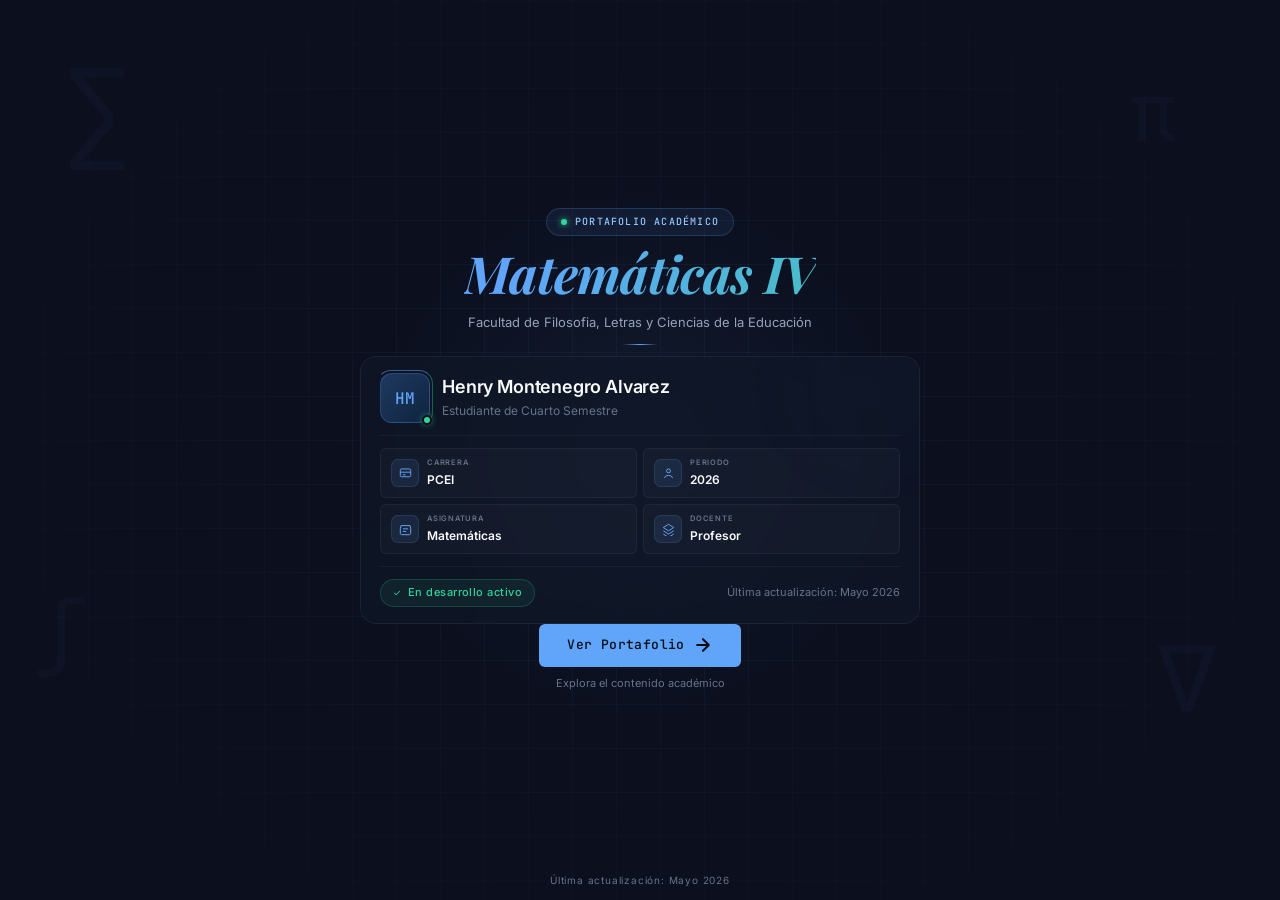
==== index.html @ 3c314af8 "Primer commit" ====
<!DOCTYPE html>
<html lang="es">
<head>
    <meta charset="UTF-8">
    <meta name="viewport" content="width=device-width, initial-scale=1.0">
    <meta name="description" content="Portafolio académico de Matemáticas - Henry Montenegro. Computer Science 2026-I.">
    <meta name="theme-color" content="#0f172a">
    <title>Portafolio de Matemáticas | Henry Montenegro</title>
    
    <!-- Google Fonts -->
    <link rel="preconnect" href="https://fonts.googleapis.com">
    <link rel="preconnect" href="https://fonts.gstatic.com" crossorigin>
    <link href="https://fonts.googleapis.com/css2?family=Inter:wght@300;400;500;600;700&family=JetBrains+Mono:wght@400;500&family=Playfair+Display:wght@700&display=swap" rel="stylesheet">
    
    <!-- CSS Global (compartido en todas las vistas) -->
    <link rel="stylesheet" href="css/global.css">
    
    <!-- CSS Específico de Portada -->
    <link rel="stylesheet" href="css/portada.css">
</head>
<body>
    <main class="hero">
        <!-- Símbolos decorativos de fondo -->
        <div class="math-symbols symbol-1">∑</div>
        <div class="math-symbols symbol-2">∫</div>
        <div class="math-symbols symbol-3">∇</div>
        <div class="math-symbols symbol-4">π</div>

        <div class="hero-container">
            <!-- Badge superior -->
            <div class="hero-badge">Portafolio Académico</div>

            <!-- Título Principal -->
            <h1 class="hero-title"><span>Matemáticas IV</span></h1>
            
            <!-- Subtítulo -->
            <p class="hero-subtitle">Facultad de Filosofia, Letras y Ciencias de la Educación</p>
            
            <!-- Separador -->
            <div class="hero-divider"></div>

            <!-- Tarjeta de Identificación -->
            <article class="profile-card">
                <!-- Fondo decorativo animado -->
                <div class="card-bg-decoration">
                    <div class="gradient-orb orb-1"></div>
                    <div class="gradient-orb orb-2"></div>
                    <div class="gradient-orb orb-3"></div>
                </div>
                
                <!-- Header de la tarjeta -->
                <div class="profile-card-header">
                    <div class="profile-avatar-wrapper">
                        <div class="profile-avatar">
                            <span class="avatar-text">HM</span>
                        </div>
                        <div class="avatar-ring"></div>
                        <div class="status-indicator">
                            <span class="status-dot"></span>
                            <span class="status-ping"></span>
                        </div>
                    </div>
                    
                    <div class="profile-header-text">
                        <h2 class="profile-name">Henry Montenegro Alvarez</h2>
                        <p class="profile-tagline">Estudiante de Cuarto Semestre</p>
                    </div>
                </div>
                
                <!-- Grid de información -->
                <div class="profile-info-grid">
                    <div class="info-item">
                        <div class="info-icon-wrapper">
                            <svg class="info-icon" width="20" height="20" viewBox="0 0 20 20" fill="none" stroke="currentColor" stroke-width="1.5">
                                <rect x="2" y="3" width="16" height="12" rx="2"/>
                                <path d="M2 8H18"/>
                                <path d="M6 12H10"/>
                            </svg>
                        </div>
                        <div class="info-content">
                            <span class="info-label">Carrera</span>
                            <span class="info-value">PCEI</span>
                        </div>
                    </div>
                    
                    <div class="info-item">
                        <div class="info-icon-wrapper">
                            <svg class="info-icon" width="20" height="20" viewBox="0 0 20 20" fill="none" stroke="currentColor" stroke-width="1.5">
                                <circle cx="10" cy="6" r="3"/>
                                <path d="M4 17C4 14.5 6.5 13 10 13C13.5 13 16 14.5 16 17"/>
                            </svg>
                        </div>
                        <div class="info-content">
                            <span class="info-label">Periodo</span>
                            <span class="info-value">2026</span>
                        </div>
                    </div>
                    
                    <div class="info-item">
                        <div class="info-icon-wrapper">
                            <svg class="info-icon" width="20" height="20" viewBox="0 0 20 20" fill="none" stroke="currentColor" stroke-width="1.5">
                                <path d="M3 4H17L18 9V16C18 16.5304 17.7893 17.0391 17.4142 17.4142C17.0391 17.7893 16.5304 18 16 18H4C3.46957 18 2.96086 17.7893 2.58579 17.4142C2.21071 17.0391 2 16.5304 2 16V9L3 4Z"/>
                                <path d="M6 9H14"/>
                                <path d="M6 13H11"/>
                            </svg>
                        </div>
                        <div class="info-content">
                            <span class="info-label">Asignatura</span>
                            <span class="info-value">Matemáticas</span>
                        </div>
                    </div>
                    
                    <div class="info-item">
                        <div class="info-icon-wrapper">
                            <svg class="info-icon" width="20" height="20" viewBox="0 0 20 20" fill="none" stroke="currentColor" stroke-width="1.5">
                                <path d="M10 2L2 7L10 12L18 7L10 2Z"/>
                                <path d="M2 12L10 17L18 12"/>
                                <path d="M2 17L10 22L18 17"/>
                            </svg>
                        </div>
                        <div class="info-content">
                            <span class="info-label">Docente</span>
                            <span class="info-value">Profesor</span>
                        </div>
                    </div>
                </div>
                
                <!-- Footer con estado -->
                <div class="profile-card-footer">
                    <div class="status-badge">
                        <span class="status-badge-icon">✓</span>
                        <span class="status-badge-text">En desarrollo activo</span>
                    </div>
                    <div class="card-meta">
                        <span>Última actualización: Mayo 2026</span>
                    </div>
                </div>
            </article>
        </div>

        <!-- Botón de Navegación -->
        <div class="hero-cta">
            <a href="./views/portafolio.html" class="btn-cta">
                <span>Ver Portafolio</span>
                <svg width="20" height="20" viewBox="0 0 24 24" fill="none" stroke="currentColor" stroke-width="2.5" stroke-linecap="round" stroke-linejoin="round">
                    <path d="M5 12H19M19 12L12 5M19 12L12 19"/>
                </svg>
            </a>
            <p class="cta-hint">Explora el contenido académico</p>
        </div>

        <!-- Footer -->
        <footer class="hero-footer">
            <span>Última actualización: Mayo 2026</span>
        </footer>
    </main>
</body>
</html>
---- css/global.css ----
/* ============================================
   VARIABLES GLOBALES - SISTEMA DE DISEÑO
   (Disponible en TODAS las vistas)
   ============================================ */
:root {
    /* Colores */
    --color-bg: #0b0f1e;
    --color-bg-elevated: #111827;
    --color-surface: #1e293b;
    --color-primary: #60a5fa;
    --color-primary-light: #93c5fd;
    --color-primary-dark: #3b82f6;
    --color-accent: #34d399;
    --color-text-primary: #f8fafc;
    --color-text-secondary: #94a3b8;
    --color-text-muted: #64748b;
    --color-border: rgba(148, 163, 184, 0.1);
    --color-border-hover: rgba(96, 165, 250, 0.3);
    
    /* Tipografía */
    --font-sans: 'Inter', system-ui, sans-serif;
    --font-serif: 'Playfair Display', Georgia, serif;
    --font-mono: 'JetBrains Mono', monospace;
    
    /* Espaciado - Sistema basado en 0.25rem */
    --space-1: 0.25rem;   /* 4px */
    --space-2: 0.5rem;    /* 8px */
    --space-3: 0.75rem;   /* 12px */
    --space-4: 1rem;      /* 16px */
    --space-5: 1.5rem;    /* 24px */
    --space-6: 2rem;      /* 32px */
    --space-8: 3rem;      /* 48px */
    --space-10: 4rem;     /* 64px */
    --space-12: 6rem;     /* 96px */
    
    /* Bordes */
    --radius-sm: 6px;
    --radius-md: 12px;
    --radius-lg: 16px;
    --radius-full: 9999px;
    
    /* Transiciones */
    --transition-fast: 150ms cubic-bezier(0.4, 0, 0.2, 1);
    --transition-base: 300ms cubic-bezier(0.4, 0, 0.2, 1);
    --transition-slow: 500ms cubic-bezier(0.4, 0, 0.2, 1);
}

/* ============================================
   RESET Y BASE GLOBAL
   ============================================ */
* {
    margin: 0;
    padding: 0;
    box-sizing: border-box;
}

html {
    scroll-behavior: smooth;
    -webkit-font-smoothing: antialiased;
    -moz-osx-font-smoothing: grayscale;
}

body {
    font-family: var(--font-sans);
    background-color: var(--color-bg);
    color: var(--color-text-primary);
    min-height: 100vh;
    overflow-x: hidden;
    line-height: 1.6;
}

/* ============================================
   ANIMACIONES GLOBALES
   ============================================ */
@keyframes fadeInUp {
    from {
        opacity: 0;
        transform: translateY(30px);
    }
    to {
        opacity: 1;
        transform: translateY(0);
    }
}

@keyframes fadeInDown {
    from {
        opacity: 0;
        transform: translateY(-20px);
    }
    to {
        opacity: 1;
        transform: translateY(0);
    }
}

@keyframes fadeIn {
    from { opacity: 0; }
    to { opacity: 1; }
}

@keyframes pulse {
    0%, 100% { opacity: 1; transform: scale(1); }
    50% { opacity: 0.6; transform: scale(0.9); }
}

/* ============================================
   ACCESIBILIDAD - Reduced Motion
   ============================================ */
@media (prefers-reduced-motion: reduce) {
    * {
        animation-duration: 0.01ms !important;
        animation-iteration-count: 1 !important;
        transition-duration: 0.01ms !important;
    }
}
---- css/portada.css ----
/* ============================================
   PORTADA — Henry Montenegro
   Variables de global.css, sin tocar index.html
   ============================================ */

/* ===== FIX: forzar que el hero ocupe toda la pantalla ===== */
html, body {
    height: 100%;
    margin: 0;
    padding: 0;
    overflow-x: hidden;
}

/* ===== HERO ===== */
.hero {
    min-height: 100vh;
    height: 100vh;
    width: 100%;
    position: relative;
    overflow: hidden;
    display: flex;
    flex-direction: column;
    align-items: center;
    justify-content: center;
    padding: var(--space-4);
    background: var(--color-bg);
    /* Anula cualquier margen o padding heredado del body */
    box-sizing: border-box;
}

/* Grid de fondo */
.hero::before {
    content: '';
    position: absolute;
    inset: 0;
    background-image:
        linear-gradient(rgba(96, 165, 250, 0.05) 1px, transparent 1px),
        linear-gradient(90deg, rgba(96, 165, 250, 0.05) 1px, transparent 1px);
    background-size: 44px 44px;
    mask-image: radial-gradient(ellipse 70% 80% at 50% 50%, black 30%, transparent 100%);
    -webkit-mask-image: radial-gradient(ellipse 70% 80% at 50% 50%, black 30%, transparent 100%);
    animation: gridDrift 25s linear infinite;
    pointer-events: none;
    z-index: 0;
}

@keyframes gridDrift {
    from { transform: translate(0, 0); }
    to   { transform: translate(44px, 44px); }
}

/* Orb central */
.hero::after {
    content: '';
    position: absolute;
    width: 600px;
    height: 600px;
    background: radial-gradient(circle, rgba(96, 165, 250, 0.08) 0%, transparent 65%);
    top: 50%;
    left: 50%;
    transform: translate(-50%, -50%);
    pointer-events: none;
    animation: orbBreath 10s ease-in-out infinite;
    z-index: 0;
}

@keyframes orbBreath {
    0%, 100% { opacity: 0.5; transform: translate(-50%, -50%) scale(1); }
    50%       { opacity: 1;   transform: translate(-50%, -50%) scale(1.12); }
}

/* Símbolos matemáticos */
.math-symbols {
    position: absolute;
    font-family: var(--font-mono);
    color: var(--color-primary);
    opacity: 0.035;
    pointer-events: none;
    user-select: none;
    z-index: 0;
    line-height: 1;
}

.symbol-1 { top: 6%;  left: 5%;   font-size: 7rem;   animation: symbolFloat 18s ease-in-out infinite; }
.symbol-2 { top: 65%; left: 3%;   font-size: 5.5rem; animation: symbolFloat 14s ease-in-out infinite 2s; }
.symbol-3 { top: 70%; right: 5%;  font-size: 6rem;   animation: symbolFloat 20s ease-in-out infinite 4s; }
.symbol-4 { top: 8%;  right: 8%;  font-size: 5rem;   animation: symbolFloat 16s ease-in-out infinite 1s; }

@keyframes symbolFloat {
    0%, 100% { transform: translateY(0px); }
    50%       { transform: translateY(-16px); }
}

/* ===== CONTENEDOR CENTRAL ===== */
.hero-container {
    position: relative;
    z-index: 2;
    width: 100%;
    max-width: 560px;
    display: flex;
    flex-direction: column;
    align-items: center;
    gap: 0.7rem;
    text-align: center;
}

/* ===== BADGE ===== */
.hero-badge {
    display: inline-flex;
    align-items: center;
    gap: var(--space-2);
    padding: 5px 14px;
    background: rgba(96, 165, 250, 0.08);
    border: 1px solid rgba(96, 165, 250, 0.2);
    border-radius: var(--radius-full);
    font-family: var(--font-mono);
    font-size: 0.625rem;
    font-weight: 500;
    letter-spacing: 0.12em;
    text-transform: uppercase;
    color: var(--color-primary-light);
    animation: fadeInDown var(--transition-slow) ease both;
}

.hero-badge::before {
    content: '';
    width: 6px;
    height: 6px;
    background: var(--color-accent);
    border-radius: 50%;
    flex-shrink: 0;
    animation: pulse 2.5s ease-in-out infinite;
    box-shadow: 0 0 6px var(--color-accent);
}

/* ===== TÍTULO ===== */
.hero-title {
    font-family: var(--font-serif);
    font-size: clamp(2rem, 5vw, 3.2rem);
    font-weight: 700;
    line-height: 1.05;
    letter-spacing: -0.02em;
    color: var(--color-text-primary);
    margin: 0;
    animation: fadeInUp 0.7s ease 0.15s both;
}

.hero-title span {
    font-style: italic;
    background: linear-gradient(120deg, var(--color-primary) 10%, var(--color-accent) 90%);
    -webkit-background-clip: text;
    -webkit-text-fill-color: transparent;
    background-clip: text;
    background-size: 200%;
    animation: gradFlow 6s ease infinite;
}

@keyframes gradFlow {
    0%   { background-position: 0% 50%; }
    50%  { background-position: 100% 50%; }
    100% { background-position: 0% 50%; }
}

/* ===== SUBTÍTULO ===== */
.hero-subtitle {
    font-size: 0.8125rem;
    color: var(--color-text-secondary);
    max-width: 400px;
    line-height: 1.6;
    font-weight: 400;
    margin: 0;
    animation: fadeInUp 0.7s ease 0.25s both;
}

/* ===== DIVISOR ===== */
.hero-divider {
    width: 36px;
    height: 1px;
    background: linear-gradient(90deg, transparent, var(--color-primary), transparent);
    opacity: 0.6;
    animation: fadeInUp 0.7s ease 0.3s both;
}

/* ============================================
   TARJETA DE PERFIL
   ============================================ */
.profile-card {
    width: 100%;
    background: rgba(17, 24, 39, 0.7);
    backdrop-filter: blur(12px);
    -webkit-backdrop-filter: blur(12px);
    border: 1px solid rgba(148, 163, 184, 0.1);
    border-radius: var(--radius-lg);
    padding: 1rem 1.2rem;
    position: relative;
    overflow: hidden;
    text-align: left;
    transition:
        border-color var(--transition-base),
        background var(--transition-base),
        transform var(--transition-base),
        box-shadow var(--transition-base);
    animation: fadeInUp 0.7s ease 0.4s both;
    cursor: default;
}

/* Línea de acento superior al hover */
.profile-card::before {
    content: '';
    position: absolute;
    top: 0; left: 20px; right: 20px;
    height: 1px;
    background: linear-gradient(90deg, transparent, rgba(96, 165, 250, 0.6), transparent);
    opacity: 0;
    transition: opacity var(--transition-base);
}

.profile-card:hover::before { opacity: 1; }

.profile-card:hover {
    border-color: var(--color-border-hover);
    background: rgba(17, 24, 39, 0.85);
    transform: translateY(-3px);
    box-shadow:
        0 20px 50px rgba(0, 0, 0, 0.4),
        0 0 40px rgba(96, 165, 250, 0.06);
}

/* Orbs internos */
.card-bg-decoration {
    position: absolute;
    inset: 0;
    pointer-events: none;
    overflow: hidden;
    z-index: 0;
}

.gradient-orb { position: absolute; border-radius: 50%; filter: blur(45px); }

.orb-1 {
    width: 200px; height: 200px; opacity: 0.18;
    background: radial-gradient(circle, rgba(96, 165, 250, 0.15), transparent);
    top: -70px; right: -50px;
}

.orb-2 {
    width: 160px; height: 160px; opacity: 0.14;
    background: radial-gradient(circle, rgba(52, 211, 153, 0.12), transparent);
    bottom: -50px; left: -40px;
}

.orb-3 { display: none; }

/* Header */
.profile-card-header {
    position: relative;
    z-index: 1;
    display: flex;
    align-items: center;
    gap: var(--space-3);
    padding-bottom: var(--space-3);
    border-bottom: 1px solid rgba(148, 163, 184, 0.08);
    margin-bottom: var(--space-3);
}

.profile-avatar-wrapper { position: relative; flex-shrink: 0; }

.profile-avatar {
    width: 50px;
    height: 50px;
    background: linear-gradient(135deg, #1e3a5f 0%, #0f2340 100%);
    border: 1px solid rgba(96, 165, 250, 0.25);
    border-radius: var(--radius-md);
    display: flex;
    align-items: center;
    justify-content: center;
}

.avatar-text {
    font-family: var(--font-mono);
    font-size: 1rem;
    font-weight: 500;
    color: var(--color-primary);
}

.avatar-ring {
    position: absolute;
    inset: -3px;
    border: 1px solid transparent;
    border-top-color: rgba(96, 165, 250, 0.5);
    border-right-color: rgba(52, 211, 153, 0.4);
    border-radius: 14px;
    animation: spin 10s linear infinite;
    pointer-events: none;
}

@keyframes spin { to { transform: rotate(360deg); } }

.status-indicator { position: absolute; bottom: -2px; right: -2px; }

.status-dot {
    display: block;
    width: 10px; height: 10px;
    background: var(--color-accent);
    border-radius: 50%;
    border: 2px solid var(--color-bg);
    position: relative;
    z-index: 1;
    box-shadow: 0 0 6px rgba(52, 211, 153, 0.5);
}

.status-ping {
    position: absolute;
    inset: -3px;
    background: var(--color-accent);
    border-radius: 50%;
    opacity: 0;
    animation: ping 2.5s cubic-bezier(0, 0, 0.2, 1) infinite;
}

@keyframes ping {
    75%, 100% { transform: scale(2.2); opacity: 0; }
}

.profile-header-text { flex: 1; }

.profile-name {
    font-family: var(--font-sans);
    font-size: 1.125rem;
    font-weight: 600;
    color: var(--color-text-primary);
    letter-spacing: -0.01em;
    line-height: 1.2;
    margin: 0;
}

.profile-tagline {
    font-size: 0.75rem;
    color: var(--color-text-muted);
    margin: 3px 0 0;
    font-weight: 400;
}

/* Grid info — 2 columnas */
.profile-info-grid {
    position: relative;
    z-index: 1;
    display: grid;
    grid-template-columns: 1fr 1fr;
    gap: 6px;
    margin-bottom: var(--space-3);
}

.info-item {
    display: flex;
    align-items: center;
    gap: var(--space-2);
    padding: 8px 10px;
    background: rgba(255, 255, 255, 0.025);
    border: 1px solid rgba(148, 163, 184, 0.08);
    border-radius: var(--radius-sm);
    transition:
        background var(--transition-fast),
        border-color var(--transition-fast),
        transform var(--transition-fast);
}

.info-item:hover {
    background: rgba(96, 165, 250, 0.08);
    border-color: rgba(96, 165, 250, 0.2);
    transform: translateX(2px);
}

.info-icon-wrapper {
    width: 28px; height: 28px;
    border-radius: 7px;
    background: rgba(96, 165, 250, 0.1);
    border: 1px solid rgba(96, 165, 250, 0.15);
    display: flex;
    align-items: center;
    justify-content: center;
    flex-shrink: 0;
}

.info-icon { color: var(--color-primary); width: 13px; height: 13px; }

.info-content { display: flex; flex-direction: column; gap: 1px; }

.info-label {
    font-size: 7.5px;
    text-transform: uppercase;
    letter-spacing: 0.1em;
    color: var(--color-text-muted);
    font-weight: 600;
}

.info-value {
    font-size: 0.75rem;
    font-weight: 600;
    color: var(--color-text-primary);
}

/* Footer tarjeta */
.profile-card-footer {
    position: relative;
    z-index: 1;
    display: flex;
    align-items: center;
    justify-content: space-between;
    padding-top: var(--space-3);
    border-top: 1px solid rgba(148, 163, 184, 0.08);
}

.status-badge {
    display: inline-flex;
    align-items: center;
    gap: 6px;
    padding: 4px 12px;
    background: rgba(52, 211, 153, 0.08);
    border: 1px solid rgba(52, 211, 153, 0.2);
    border-radius: var(--radius-full);
    color: var(--color-accent);
    letter-spacing: 0.03em;
}

.status-badge-icon { font-size: 9px; }
.status-badge-text { font-size: 0.6875rem; font-weight: 500; }

.card-meta {
    font-size: 0.6875rem;
    color: var(--color-text-muted);
}

/* ============================================
   CTA
   ============================================ */
.hero-cta {
    position: relative;
    z-index: 2;
    display: flex;
    flex-direction: column;
    align-items: center;
    gap: var(--space-2);
    animation: fadeInUp 0.7s ease 0.6s both;
}

.btn-cta {
    display: inline-flex;
    align-items: center;
    gap: var(--space-2);
    padding: 11px 28px;
    background: var(--color-primary);
    color: #050c18;
    font-family: var(--font-mono);
    font-size: 0.8125rem;
    font-weight: 500;
    letter-spacing: 0.03em;
    text-decoration: none;
    border-radius: var(--radius-sm);
    border: none;
    cursor: pointer;
    position: relative;
    overflow: hidden;
    transition: transform var(--transition-base), box-shadow var(--transition-base), background var(--transition-base);
}

.btn-cta::before {
    content: '';
    position: absolute;
    inset: 0;
    background: linear-gradient(90deg, transparent, rgba(255, 255, 255, 0.18), transparent);
    transform: translateX(-100%);
    transition: transform 0.55s ease;
}

.btn-cta:hover::before  { transform: translateX(100%); }
.btn-cta:hover {
    transform: translateY(-2px);
    background: var(--color-primary-light);
    box-shadow: 0 10px 28px rgba(96, 165, 250, 0.4);
}
.btn-cta:active { transform: translateY(0); }

.btn-cta svg {
    transition: transform var(--transition-base);
    flex-shrink: 0;
}
.btn-cta:hover svg { transform: translateX(5px); }

.cta-hint {
    font-size: 0.6875rem;
    color: var(--color-text-muted);
    margin: 0;
}

/* ===== FOOTER ===== */
.hero-footer {
    position: absolute;
    bottom: var(--space-3);
    left: 0; right: 0;
    text-align: center;
    font-size: 0.625rem;
    color: var(--color-text-muted);
    opacity: 0.45;
    letter-spacing: 0.08em;
    z-index: 2;
    animation: fadeIn 1s ease 1.2s both;
}

/* ============================================
   RESPONSIVE
   ============================================ */
@media (max-width: 640px) {
    .hero { padding: var(--space-4) var(--space-3); }

    .profile-card-header {
        flex-direction: column;
        text-align: center;
        gap: var(--space-3);
    }

    .profile-header-text { text-align: center; }

    .profile-info-grid { grid-template-columns: 1fr; }

    .profile-card-footer {
        flex-direction: column;
        gap: var(--space-2);
        text-align: center;
    }

    .btn-cta {
        width: 100%;
        max-width: 280px;
        justify-content: center;
    }

    .math-symbols { display: none; }
}
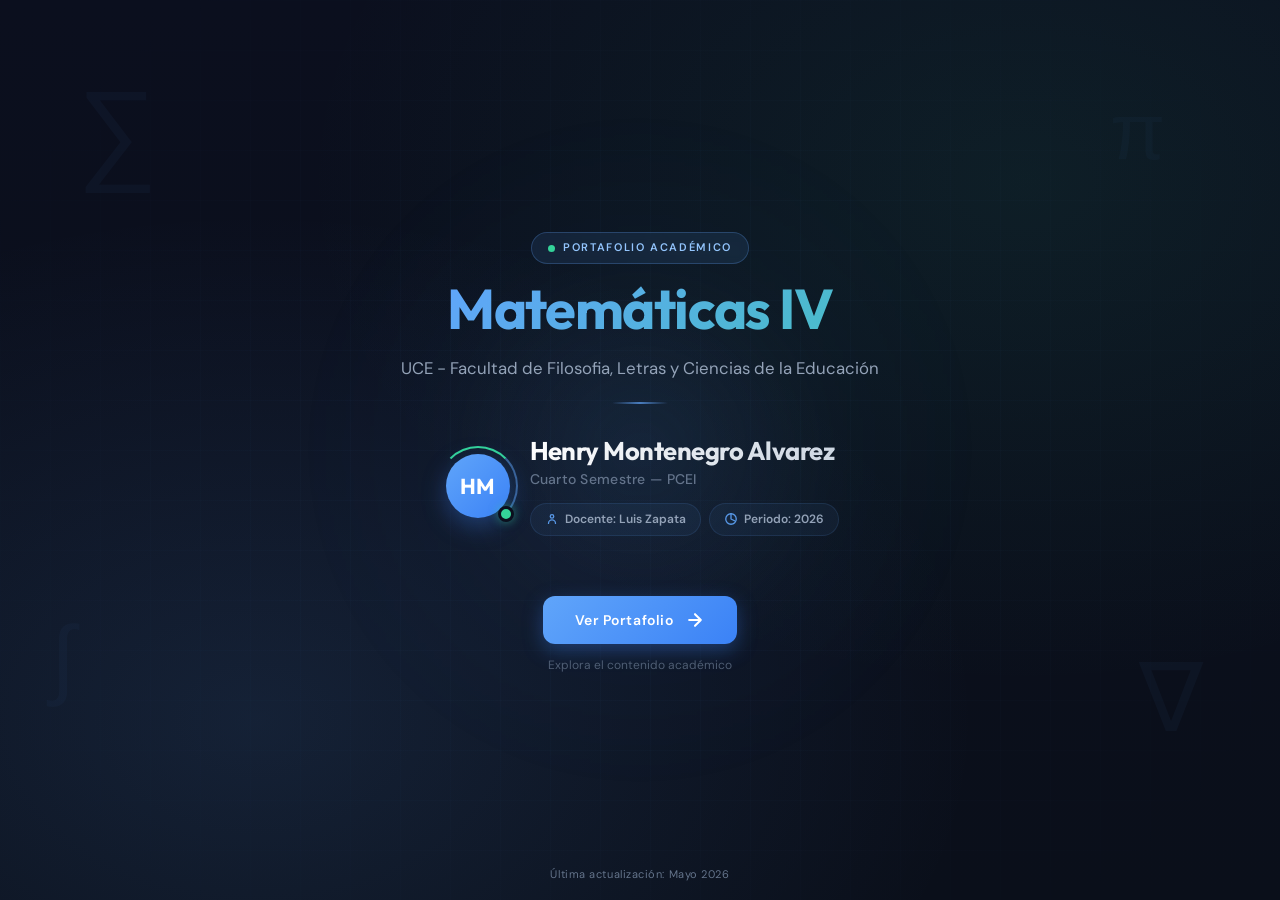
==== commit c744f8a4: "portada ok" ====
--- a/index.html
+++ b/index.html
@@ -8,9 +8,10 @@
     <title>Portafolio de Matemáticas | Henry Montenegro</title>
     
     <!-- Google Fonts -->
+
     <link rel="preconnect" href="https://fonts.googleapis.com">
     <link rel="preconnect" href="https://fonts.gstatic.com" crossorigin>
-    <link href="https://fonts.googleapis.com/css2?family=Inter:wght@300;400;500;600;700&family=JetBrains+Mono:wght@400;500&family=Playfair+Display:wght@700&display=swap" rel="stylesheet">
+    <link href="https://fonts.googleapis.com/css2?family=DM+Sans:opsz,wght@9..40,400;9..40,500;9..40,600&family=Outfit:wght@400;500;600;700&display=swap" rel="stylesheet">
     
     <!-- CSS Global (compartido en todas las vistas) -->
     <link rel="stylesheet" href="css/global.css">
@@ -34,108 +35,45 @@
             <h1 class="hero-title"><span>Matemáticas IV</span></h1>
             
             <!-- Subtítulo -->
-            <p class="hero-subtitle">Facultad de Filosofia, Letras y Ciencias de la Educación</p>
+            <p class="hero-subtitle">UCE - Facultad de Filosofia, Letras y Ciencias de la Educación</p>
             
             <!-- Separador -->
             <div class="hero-divider"></div>
 
-            <!-- Tarjeta de Identificación -->
-            <article class="profile-card">
-                <!-- Fondo decorativo animado -->
-                <div class="card-bg-decoration">
-                    <div class="gradient-orb orb-1"></div>
-                    <div class="gradient-orb orb-2"></div>
-                    <div class="gradient-orb orb-3"></div>
+            <!-- PERFIL MINIMALISTA HORIZONTAL -->
+            <div class="profile-minimal">
+                <!-- Avatar Circular con anillo animado -->
+                <div class="profile-avatar-circle">
+                    <span class="avatar-initials">HM</span>
+                    <div class="avatar-status-ring"></div>
+                    <div class="avatar-status-dot"></div>
                 </div>
                 
-                <!-- Header de la tarjeta -->
-                <div class="profile-card-header">
-                    <div class="profile-avatar-wrapper">
-                        <div class="profile-avatar">
-                            <span class="avatar-text">HM</span>
-                        </div>
-                        <div class="avatar-ring"></div>
-                        <div class="status-indicator">
-                            <span class="status-dot"></span>
-                            <span class="status-ping"></span>
-                        </div>
-                    </div>
+                <!-- Datos del Estudiante -->
+                <div class="profile-data">
+                    <h2 class="profile-full-name">Henry Montenegro Alvarez</h2>
+                    <p class="profile-semester">Cuarto Semestre — PCEI</p>
                     
-                    <div class="profile-header-text">
-                        <h2 class="profile-name">Henry Montenegro Alvarez</h2>
-                        <p class="profile-tagline">Estudiante de Cuarto Semestre</p>
+                    <!-- Etiquetas (Tags) -->
+                    <div class="profile-tags">
+                        <span class="tag">
+                            <svg width="14" height="14" viewBox="0 0 16 16" fill="none" stroke="currentColor" stroke-width="1.5" stroke-linecap="round" stroke-linejoin="round">
+                                <circle cx="8" cy="5" r="2"/>
+                                <path d="M4 13C4 10.79 5.79 9 8 9C10.21 9 12 10.79 12 13"/>
+                            </svg>
+                            <span>Docente: Luis Zapata</span>
+                        </span>
+                        
+                        <span class="tag">
+                            <svg width="14" height="14" viewBox="0 0 16 16" fill="none" stroke="currentColor" stroke-width="1.5" stroke-linecap="round" stroke-linejoin="round">
+                                <path d="M8 2V8L12 10"/>
+                                <circle cx="8" cy="8" r="6"/>
+                            </svg>
+                            <span>Periodo: 2026</span>
+                        </span>
                     </div>
                 </div>
-                
-                <!-- Grid de información -->
-                <div class="profile-info-grid">
-                    <div class="info-item">
-                        <div class="info-icon-wrapper">
-                            <svg class="info-icon" width="20" height="20" viewBox="0 0 20 20" fill="none" stroke="currentColor" stroke-width="1.5">
-                                <rect x="2" y="3" width="16" height="12" rx="2"/>
-                                <path d="M2 8H18"/>
-                                <path d="M6 12H10"/>
-                            </svg>
-                        </div>
-                        <div class="info-content">
-                            <span class="info-label">Carrera</span>
-                            <span class="info-value">PCEI</span>
-                        </div>
-                    </div>
-                    
-                    <div class="info-item">
-                        <div class="info-icon-wrapper">
-                            <svg class="info-icon" width="20" height="20" viewBox="0 0 20 20" fill="none" stroke="currentColor" stroke-width="1.5">
-                                <circle cx="10" cy="6" r="3"/>
-                                <path d="M4 17C4 14.5 6.5 13 10 13C13.5 13 16 14.5 16 17"/>
-                            </svg>
-                        </div>
-                        <div class="info-content">
-                            <span class="info-label">Periodo</span>
-                            <span class="info-value">2026</span>
-                        </div>
-                    </div>
-                    
-                    <div class="info-item">
-                        <div class="info-icon-wrapper">
-                            <svg class="info-icon" width="20" height="20" viewBox="0 0 20 20" fill="none" stroke="currentColor" stroke-width="1.5">
-                                <path d="M3 4H17L18 9V16C18 16.5304 17.7893 17.0391 17.4142 17.4142C17.0391 17.7893 16.5304 18 16 18H4C3.46957 18 2.96086 17.7893 2.58579 17.4142C2.21071 17.0391 2 16.5304 2 16V9L3 4Z"/>
-                                <path d="M6 9H14"/>
-                                <path d="M6 13H11"/>
-                            </svg>
-                        </div>
-                        <div class="info-content">
-                            <span class="info-label">Asignatura</span>
-                            <span class="info-value">Matemáticas</span>
-                        </div>
-                    </div>
-                    
-                    <div class="info-item">
-                        <div class="info-icon-wrapper">
-                            <svg class="info-icon" width="20" height="20" viewBox="0 0 20 20" fill="none" stroke="currentColor" stroke-width="1.5">
-                                <path d="M10 2L2 7L10 12L18 7L10 2Z"/>
-                                <path d="M2 12L10 17L18 12"/>
-                                <path d="M2 17L10 22L18 17"/>
-                            </svg>
-                        </div>
-                        <div class="info-content">
-                            <span class="info-label">Docente</span>
-                            <span class="info-value">Profesor</span>
-                        </div>
-                    </div>
-                </div>
-                
-                <!-- Footer con estado -->
-                <div class="profile-card-footer">
-                    <div class="status-badge">
-                        <span class="status-badge-icon">✓</span>
-                        <span class="status-badge-text">En desarrollo activo</span>
-                    </div>
-                    <div class="card-meta">
-                        <span>Última actualización: Mayo 2026</span>
-                    </div>
-                </div>
-            </article>
+            </div>
         </div>
 
         <!-- Botón de Navegación -->
@@ -148,8 +86,16 @@
             </a>
             <p class="cta-hint">Explora el contenido académico</p>
         </div>
+        <!-- Partículas sutiles -->
+        <div class="hero-particles">
+            <div class="hero-particle"></div>
+            <div class="hero-particle"></div>
+            <div class="hero-particle"></div>
+            <div class="hero-particle"></div>
+            <div class="hero-particle"></div>
+        </div>
 
-        <!-- Footer -->
+        <!-- Footer discreto -->
         <footer class="hero-footer">
             <span>Última actualización: Mayo 2026</span>
         </footer>
--- a/css/portada.css
+++ b/css/portada.css
@@ -1,20 +1,13 @@
 /* ============================================
-   PORTADA — Henry Montenegro
-   Variables de global.css, sin tocar index.html
+   PORTADA COMPLETA — Henry Montenegro
+   Archivo: css/portada.css
+   Tipografía: Outfit (Títulos) + DM Sans (Cuerpo)
    ============================================ */
 
-/* ===== FIX: forzar que el hero ocupe toda la pantalla ===== */
-html, body {
-    height: 100%;
-    margin: 0;
-    padding: 0;
-    overflow-x: hidden;
-}
-
-/* ===== HERO ===== */
+/* 01. HERO LAYOUT & FONDOS BASE */
 .hero {
     min-height: 100vh;
-    height: 100vh;
+    height: 100%;
     width: 100%;
     position: relative;
     overflow: hidden;
@@ -22,518 +15,571 @@
     flex-direction: column;
     align-items: center;
     justify-content: center;
-    padding: var(--space-4);
-    background: var(--color-bg);
-    /* Anula cualquier margen o padding heredado del body */
+    padding: var(--space-6) var(--space-4);
+    background: 
+        radial-gradient(ellipse at 20% 80%, rgba(96, 165, 250, 0.12) 0%, transparent 50%),
+        radial-gradient(ellipse at 80% 20%, rgba(52, 211, 153, 0.08) 0%, transparent 50%),
+        linear-gradient(180deg, var(--color-bg) 0%, #0a0f1a 100%);
     box-sizing: border-box;
-}
-
-/* Grid de fondo */
+    z-index: 1;
+}
+
+/* 02. GRID ANIMADO DE FONDO */
 .hero::before {
     content: '';
     position: absolute;
     inset: 0;
     background-image:
-        linear-gradient(rgba(96, 165, 250, 0.05) 1px, transparent 1px),
-        linear-gradient(90deg, rgba(96, 165, 250, 0.05) 1px, transparent 1px);
-    background-size: 44px 44px;
-    mask-image: radial-gradient(ellipse 70% 80% at 50% 50%, black 30%, transparent 100%);
-    -webkit-mask-image: radial-gradient(ellipse 70% 80% at 50% 50%, black 30%, transparent 100%);
-    animation: gridDrift 25s linear infinite;
+        linear-gradient(rgba(96, 165, 250, 0.04) 1px, transparent 1px),
+        linear-gradient(90deg, rgba(96, 165, 250, 0.04) 1px, transparent 1px);
+    background-size: 50px 50px;
+    mask-image: radial-gradient(ellipse 60% 70% at 50% 50%, black 40%, transparent 100%);
+    -webkit-mask-image: radial-gradient(ellipse 60% 70% at 50% 50%, black 40%, transparent 100%);
+    animation: gridDrift 30s linear infinite;
     pointer-events: none;
     z-index: 0;
+    opacity: 0.6;
 }
 
 @keyframes gridDrift {
-    from { transform: translate(0, 0); }
-    to   { transform: translate(44px, 44px); }
-}
-
-/* Orb central */
+    from { transform: translate(0, 0) rotate(0deg); }
+    to   { transform: translate(50px, 50px) rotate(0.5deg); }
+}
+
+/* 03. ORB CENTRAL PULSANTE */
 .hero::after {
     content: '';
     position: absolute;
-    width: 600px;
-    height: 600px;
-    background: radial-gradient(circle, rgba(96, 165, 250, 0.08) 0%, transparent 65%);
+    width: 700px;
+    height: 700px;
+    background: radial-gradient(circle, rgba(96, 165, 250, 0.1) 0%, rgba(96, 165, 250, 0.02) 40%, transparent 70%);
     top: 50%;
     left: 50%;
     transform: translate(-50%, -50%);
     pointer-events: none;
-    animation: orbBreath 10s ease-in-out infinite;
+    animation: orbPulse 12s ease-in-out infinite;
     z-index: 0;
-}
-
-@keyframes orbBreath {
-    0%, 100% { opacity: 0.5; transform: translate(-50%, -50%) scale(1); }
-    50%       { opacity: 1;   transform: translate(-50%, -50%) scale(1.12); }
-}
-
-/* Símbolos matemáticos */
+    filter: blur(2px);
+}
+
+@keyframes orbPulse {
+    0%, 100% { opacity: 0.6; transform: translate(-50%, -50%) scale(1); }
+    50%      { opacity: 1;   transform: translate(-50%, -50%) scale(1.15); }
+}
+
+/* 04. SÍMBOLOS MATEMÁTICOS ANIMADOS */
 .math-symbols {
     position: absolute;
-    font-family: var(--font-mono);
+    font-family: 'Outfit', sans-serif; /* Cambiado a Outfit para mejor integración */
     color: var(--color-primary);
-    opacity: 0.035;
     pointer-events: none;
     user-select: none;
     z-index: 0;
     line-height: 1;
-}
-
-.symbol-1 { top: 6%;  left: 5%;   font-size: 7rem;   animation: symbolFloat 18s ease-in-out infinite; }
-.symbol-2 { top: 65%; left: 3%;   font-size: 5.5rem; animation: symbolFloat 14s ease-in-out infinite 2s; }
-.symbol-3 { top: 70%; right: 5%;  font-size: 6rem;   animation: symbolFloat 20s ease-in-out infinite 4s; }
-.symbol-4 { top: 8%;  right: 8%;  font-size: 5rem;   animation: symbolFloat 16s ease-in-out infinite 1s; }
-
-@keyframes symbolFloat {
-    0%, 100% { transform: translateY(0px); }
-    50%       { transform: translateY(-16px); }
-}
-
-/* ===== CONTENEDOR CENTRAL ===== */
+    will-change: transform, opacity;
+}
+
+.symbol-1 { 
+    top: 8%; left: 6%; font-size: 7rem; opacity: 0.04;
+    animation: symbolFloat1 22s ease-in-out infinite, symbolRotate 35s linear infinite;
+}
+.symbol-2 { 
+    top: 68%; left: 4%; font-size: 5.5rem; opacity: 0.035;
+    animation: symbolFloat2 18s ease-in-out infinite, symbolRotate 28s linear infinite reverse;
+    animation-delay: 2s, 0s;
+}
+.symbol-3 { 
+    top: 72%; right: 6%; font-size: 6rem; opacity: 0.04;
+    animation: symbolFloat3 25s ease-in-out infinite, symbolRotate 40s linear infinite;
+    animation-delay: 4s, 0s;
+}
+.symbol-4 { 
+    top: 10%; right: 9%; font-size: 5rem; opacity: 0.035;
+    animation: symbolFloat4 20s ease-in-out infinite, symbolRotate 30s linear infinite reverse;
+    animation-delay: 1s, 0s;
+}
+
+@keyframes symbolFloat1 {
+    0%, 100% { transform: translateY(0) translateX(0); }
+    33% { transform: translateY(-20px) translateX(10px); }
+    66% { transform: translateY(-10px) translateX(-8px); }
+}
+@keyframes symbolFloat2 {
+    0%, 100% { transform: translateY(0) translateX(0); }
+    50% { transform: translateY(-25px) translateX(-5px); }
+}
+@keyframes symbolFloat3 {
+    0%, 100% { transform: translateY(0) translateX(0); }
+    25% { transform: translateY(-15px) translateX(12px); }
+    75% { transform: translateY(-20px) translateX(-10px); }
+}
+@keyframes symbolFloat4 {
+    0%, 100% { transform: translateY(0) translateX(0); }
+    50% { transform: translateY(-18px) translateX(8px); }
+}
+@keyframes symbolRotate {
+    from { transform: rotate(0deg); }
+    to { transform: rotate(360deg); }
+}
+
+/* 05. PARTÍCULAS SUTILES */
+.hero-particles {
+    position: absolute;
+    inset: 0;
+    pointer-events: none;
+    z-index: 0;
+    overflow: hidden;
+}
+
+.hero-particle {
+    position: absolute;
+    width: 3px;
+    height: 3px;
+    background: var(--color-primary);
+    border-radius: 50%;
+    opacity: 0;
+    animation: particleRise 15s ease-in-out infinite;
+}
+
+.hero-particle:nth-child(1) { top: 20%; left: 15%; animation-delay: 0s; }
+.hero-particle:nth-child(2) { top: 60%; left: 85%; animation-delay: 3s; }
+.hero-particle:nth-child(3) { top: 40%; left: 75%; animation-delay: 6s; }
+.hero-particle:nth-child(4) { top: 80%; left: 25%; animation-delay: 9s; }
+.hero-particle:nth-child(5) { top: 30%; left: 60%; animation-delay: 12s; }
+
+@keyframes particleRise {
+    0%, 100% { opacity: 0; transform: translateY(20px) scale(0.8); }
+    10%, 90% { opacity: 0.4; }
+    50% { opacity: 0.7; transform: translateY(-40px) scale(1.2); }
+}
+
+/* 06. CONTENEDOR CENTRAL */
 .hero-container {
     position: relative;
     z-index: 2;
     width: 100%;
-    max-width: 560px;
+    max-width: 640px;
     display: flex;
     flex-direction: column;
     align-items: center;
-    gap: 0.7rem;
+    gap: var(--space-4);
     text-align: center;
-}
-
-/* ===== BADGE ===== */
+    padding: var(--space-2) 0;
+}
+
+/* 07. BADGE SUPERIOR */
 .hero-badge {
     display: inline-flex;
     align-items: center;
     gap: var(--space-2);
-    padding: 5px 14px;
-    background: rgba(96, 165, 250, 0.08);
-    border: 1px solid rgba(96, 165, 250, 0.2);
+    padding: 6px 16px;
+    background: rgba(96, 165, 250, 0.1);
+    border: 1px solid rgba(96, 165, 250, 0.25);
     border-radius: var(--radius-full);
-    font-family: var(--font-mono);
-    font-size: 0.625rem;
-    font-weight: 500;
-    letter-spacing: 0.12em;
+    font-family: 'DM Sans', sans-serif; /* Fuente más legible */
+    font-size: 0.6875rem;
+    font-weight: 600;
+    letter-spacing: 0.15em;
     text-transform: uppercase;
     color: var(--color-primary-light);
-    animation: fadeInDown var(--transition-slow) ease both;
+    animation: badgeEntrance 0.8s ease-out both;
+    backdrop-filter: blur(4px);
+    -webkit-backdrop-filter: blur(4px);
+}
+
+@keyframes badgeEntrance {
+    from { opacity: 0; transform: translateY(-10px) scale(0.95); }
+    to { opacity: 1; transform: translateY(0) scale(1); }
 }
 
 .hero-badge::before {
     content: '';
-    width: 6px;
-    height: 6px;
+    width: 7px;
+    height: 7px;
     background: var(--color-accent);
     border-radius: 50%;
     flex-shrink: 0;
-    animation: pulse 2.5s ease-in-out infinite;
-    box-shadow: 0 0 6px var(--color-accent);
-}
-
-/* ===== TÍTULO ===== */
+    animation: pulseGlow 2.5s ease-in-out infinite;
+    box-shadow: 0 0 0 0 rgba(52, 211, 153, 0.4);
+}
+
+@keyframes pulseGlow {
+    0%, 100% { box-shadow: 0 0 0 0 rgba(52, 211, 153, 0.4); }
+    50% { box-shadow: 0 0 0 8px rgba(52, 211, 153, 0); }
+}
+
+/* 08. TÍTULO PRINCIPAL (Fuente Outfit) */
 .hero-title {
-    font-family: var(--font-serif);
-    font-size: clamp(2rem, 5vw, 3.2rem);
+    font-family: 'Outfit', sans-serif; /* TITULO MODERNO */
+    font-size: clamp(2.2rem, 6vw, 3.5rem);
     font-weight: 700;
     line-height: 1.05;
-    letter-spacing: -0.02em;
+    letter-spacing: -0.025em;
     color: var(--color-text-primary);
     margin: 0;
-    animation: fadeInUp 0.7s ease 0.15s both;
+    animation: titleReveal 1s cubic-bezier(0.16, 1, 0.3, 1) 0.15s both;
+    text-wrap: balance;
+}
+
+@keyframes titleReveal {
+    from { opacity: 0; transform: translateY(20px); filter: blur(4px); }
+    to { opacity: 1; transform: translateY(0); filter: blur(0); }
 }
 
 .hero-title span {
-    font-style: italic;
-    background: linear-gradient(120deg, var(--color-primary) 10%, var(--color-accent) 90%);
+    font-style: initial;
+    background: linear-gradient(135deg, var(--color-primary) 0%, var(--color-accent) 100%);
     -webkit-background-clip: text;
     -webkit-text-fill-color: transparent;
     background-clip: text;
-    background-size: 200%;
-    animation: gradFlow 6s ease infinite;
-}
-
-@keyframes gradFlow {
-    0%   { background-position: 0% 50%; }
-    50%  { background-position: 100% 50%; }
+    background-size: 200% 200%;
+    animation: gradientFlow 6s ease infinite;
+    display: inline-block;
+}
+
+@keyframes gradientFlow {
+    0% { background-position: 0% 50%; }
+    50% { background-position: 100% 50%; }
     100% { background-position: 0% 50%; }
 }
 
-/* ===== SUBTÍTULO ===== */
+/* 09. SUBTÍTULO (Fuente DM Sans) */
 .hero-subtitle {
-    font-size: 0.8125rem;
+    font-family: 'DM Sans', sans-serif; /* TEXTO AGRADABLE */
+    font-size: clamp(0.9rem, 2vw, 1.05rem);
     color: var(--color-text-secondary);
-    max-width: 400px;
+    max-width: 480px;
     line-height: 1.6;
     font-weight: 400;
     margin: 0;
-    animation: fadeInUp 0.7s ease 0.25s both;
-}
-
-/* ===== DIVISOR ===== */
+    animation: fadeInUp 0.8s ease-out 0.3s both;
+    opacity: 0.9;
+}
+
+/* 10. SEPARADOR ELEGANTE */
 .hero-divider {
-    width: 36px;
-    height: 1px;
+    width: 56px;
+    height: 2px;
     background: linear-gradient(90deg, transparent, var(--color-primary), transparent);
-    opacity: 0.6;
-    animation: fadeInUp 0.7s ease 0.3s both;
-}
-
-/* ============================================
-   TARJETA DE PERFIL
-   ============================================ */
-.profile-card {
-    width: 100%;
-    background: rgba(17, 24, 39, 0.7);
-    backdrop-filter: blur(12px);
-    -webkit-backdrop-filter: blur(12px);
-    border: 1px solid rgba(148, 163, 184, 0.1);
-    border-radius: var(--radius-lg);
-    padding: 1rem 1.2rem;
-    position: relative;
-    overflow: hidden;
+    opacity: 0.7;
+    margin: var(--space-1) 0;
+    animation: dividerExpand 0.8s ease-out 0.45s both, dividerGlow 4s ease-in-out infinite;
+    animation-delay: 0.45s, 2s;
+    border-radius: 2px;
+}
+
+@keyframes dividerExpand {
+    from { width: 0; opacity: 0; }
+    to { width: 56px; opacity: 0.7; }
+}
+
+@keyframes dividerGlow {
+    0%, 100% { opacity: 0.7; box-shadow: 0 0 0 rgba(96, 165, 250, 0); }
+    50% { opacity: 1; box-shadow: 0 0 12px rgba(96, 165, 250, 0.6); }
+}
+
+/* 11. PERFIL MINIMALISTA (AVATAR + DATOS) */
+.profile-minimal {
+    position: relative;
+    z-index: 1;
+    display: flex;
+    align-items: center;
+    gap: var(--space-4);
+    padding: var(--space-3) 0;
+    max-width: 540px;
+    margin: 0 auto var(--space-6);
     text-align: left;
-    transition:
-        border-color var(--transition-base),
-        background var(--transition-base),
-        transform var(--transition-base),
-        box-shadow var(--transition-base);
-    animation: fadeInUp 0.7s ease 0.4s both;
-    cursor: default;
-}
-
-/* Línea de acento superior al hover */
-.profile-card::before {
-    content: '';
-    position: absolute;
-    top: 0; left: 20px; right: 20px;
-    height: 1px;
-    background: linear-gradient(90deg, transparent, rgba(96, 165, 250, 0.6), transparent);
-    opacity: 0;
-    transition: opacity var(--transition-base);
-}
-
-.profile-card:hover::before { opacity: 1; }
-
-.profile-card:hover {
-    border-color: var(--color-border-hover);
-    background: rgba(17, 24, 39, 0.85);
-    transform: translateY(-3px);
-    box-shadow:
-        0 20px 50px rgba(0, 0, 0, 0.4),
-        0 0 40px rgba(96, 165, 250, 0.06);
-}
-
-/* Orbs internos */
-.card-bg-decoration {
-    position: absolute;
-    inset: 0;
-    pointer-events: none;
-    overflow: hidden;
-    z-index: 0;
-}
-
-.gradient-orb { position: absolute; border-radius: 50%; filter: blur(45px); }
-
-.orb-1 {
-    width: 200px; height: 200px; opacity: 0.18;
-    background: radial-gradient(circle, rgba(96, 165, 250, 0.15), transparent);
-    top: -70px; right: -50px;
-}
-
-.orb-2 {
-    width: 160px; height: 160px; opacity: 0.14;
-    background: radial-gradient(circle, rgba(52, 211, 153, 0.12), transparent);
-    bottom: -50px; left: -40px;
-}
-
-.orb-3 { display: none; }
-
-/* Header */
-.profile-card-header {
-    position: relative;
+    animation: fadeInUp 0.8s cubic-bezier(0.16, 1, 0.3, 1) 0.5s both;
+}
+
+/* Avatar circular */
+.profile-avatar-circle {
+    position: relative;
+    width: 72px;
+    height: 72px;
+    flex-shrink: 0;
+    display: flex;
+    align-items: center;
+    justify-content: center;
+}
+
+.avatar-initials {
+    position: relative;
+    z-index: 2;
+    display: flex;
+    align-items: center;
+    justify-content: center;
+    width: 64px;
+    height: 64px;
+    background: linear-gradient(135deg, var(--color-primary) 0%, var(--color-primary-dark) 100%);
+    border-radius: 50%;
+    font-family: 'Outfit', sans-serif;
+    font-size: 1.35rem;
+    font-weight: 700;
+    color: white;
+    box-shadow: 0 8px 24px rgba(59, 130, 246, 0.35);
+    animation: avatarFloat 6s ease-in-out infinite;
+}
+
+.avatar-status-ring {
+    position: absolute;
+    inset: -4px;
+    border: 2px solid transparent;
+    border-top-color: var(--color-accent);
+    border-right-color: rgba(96, 165, 250, 0.5);
+    border-radius: 50%;
+    animation: ringSpin 8s linear infinite;
     z-index: 1;
-    display: flex;
-    align-items: center;
-    gap: var(--space-3);
-    padding-bottom: var(--space-3);
-    border-bottom: 1px solid rgba(148, 163, 184, 0.08);
-    margin-bottom: var(--space-3);
-}
-
-.profile-avatar-wrapper { position: relative; flex-shrink: 0; }
-
-.profile-avatar {
-    width: 50px;
-    height: 50px;
-    background: linear-gradient(135deg, #1e3a5f 0%, #0f2340 100%);
-    border: 1px solid rgba(96, 165, 250, 0.25);
-    border-radius: var(--radius-md);
-    display: flex;
-    align-items: center;
-    justify-content: center;
-}
-
-.avatar-text {
-    font-family: var(--font-mono);
-    font-size: 1rem;
+}
+
+.avatar-status-dot {
+    position: absolute;
+    bottom: 0;
+    right: 0;
+    width: 16px;
+    height: 16px;
+    background: var(--color-accent);
+    border: 3px solid var(--color-bg);
+    border-radius: 50%;
+    z-index: 3;
+    box-shadow: 0 0 10px rgba(52, 211, 153, 0.5);
+    animation: pulseStatus 2s ease-in-out infinite;
+}
+
+@keyframes avatarFloat {
+    0%, 100% { transform: translateY(0); }
+    50% { transform: translateY(-6px); }
+}
+
+@keyframes ringSpin {
+    from { transform: rotate(0deg); }
+    to { transform: rotate(360deg); }
+}
+
+@keyframes pulseStatus {
+    0%, 100% { transform: scale(1); box-shadow: 0 0 0 0 rgba(52, 211, 153, 0.4); }
+    50% { transform: scale(1.1); box-shadow: 0 0 0 6px rgba(52, 211, 153, 0); }
+}
+
+/* Datos del perfil */
+.profile-data {
+    flex: 1;
+    min-width: 0;
+}
+
+.profile-full-name {
+    font-family: 'Outfit', sans-serif;
+    font-size: 1.6rem;
+    font-weight: 700;
+    color: var(--color-text-primary);
+    margin: 0 0 2px 0;
+    letter-spacing: -0.02em;
+    line-height: 1.2;
+    background: linear-gradient(135deg, #fff 0%, #cbd5e1 100%);
+    -webkit-background-clip: text;
+    -webkit-text-fill-color: transparent;
+}
+
+.profile-semester {
+    font-family: 'DM Sans', sans-serif;
+    font-size: 0.875rem;
+    color: var(--color-text-muted);
+    margin: 0 0 var(--space-3) 0;
     font-weight: 500;
-    color: var(--color-primary);
-}
-
-.avatar-ring {
-    position: absolute;
-    inset: -3px;
-    border: 1px solid transparent;
-    border-top-color: rgba(96, 165, 250, 0.5);
-    border-right-color: rgba(52, 211, 153, 0.4);
-    border-radius: 14px;
-    animation: spin 10s linear infinite;
-    pointer-events: none;
-}
-
-@keyframes spin { to { transform: rotate(360deg); } }
-
-.status-indicator { position: absolute; bottom: -2px; right: -2px; }
-
-.status-dot {
-    display: block;
-    width: 10px; height: 10px;
-    background: var(--color-accent);
-    border-radius: 50%;
-    border: 2px solid var(--color-bg);
-    position: relative;
-    z-index: 1;
-    box-shadow: 0 0 6px rgba(52, 211, 153, 0.5);
-}
-
-.status-ping {
-    position: absolute;
-    inset: -3px;
-    background: var(--color-accent);
-    border-radius: 50%;
-    opacity: 0;
-    animation: ping 2.5s cubic-bezier(0, 0, 0.2, 1) infinite;
-}
-
-@keyframes ping {
-    75%, 100% { transform: scale(2.2); opacity: 0; }
-}
-
-.profile-header-text { flex: 1; }
-
-.profile-name {
-    font-family: var(--font-sans);
-    font-size: 1.125rem;
-    font-weight: 600;
-    color: var(--color-text-primary);
-    letter-spacing: -0.01em;
-    line-height: 1.2;
-    margin: 0;
-}
-
-.profile-tagline {
-    font-size: 0.75rem;
-    color: var(--color-text-muted);
-    margin: 3px 0 0;
-    font-weight: 400;
-}
-
-/* Grid info — 2 columnas */
-.profile-info-grid {
-    position: relative;
-    z-index: 1;
-    display: grid;
-    grid-template-columns: 1fr 1fr;
+    letter-spacing: 0.02em;
+}
+
+/* Tags / Etiquetas */
+.profile-tags {
+    display: flex;
+    flex-wrap: wrap;
+    gap: 8px;
+}
+
+.tag {
+    display: inline-flex;
+    align-items: center;
     gap: 6px;
-    margin-bottom: var(--space-3);
-}
-
-.info-item {
-    display: flex;
-    align-items: center;
-    gap: var(--space-2);
-    padding: 8px 10px;
-    background: rgba(255, 255, 255, 0.025);
-    border: 1px solid rgba(148, 163, 184, 0.08);
-    border-radius: var(--radius-sm);
-    transition:
-        background var(--transition-fast),
-        border-color var(--transition-fast),
-        transform var(--transition-fast);
-}
-
-.info-item:hover {
-    background: rgba(96, 165, 250, 0.08);
-    border-color: rgba(96, 165, 250, 0.2);
-    transform: translateX(2px);
-}
-
-.info-icon-wrapper {
-    width: 28px; height: 28px;
-    border-radius: 7px;
-    background: rgba(96, 165, 250, 0.1);
-    border: 1px solid rgba(96, 165, 250, 0.15);
-    display: flex;
-    align-items: center;
-    justify-content: center;
-    flex-shrink: 0;
-}
-
-.info-icon { color: var(--color-primary); width: 13px; height: 13px; }
-
-.info-content { display: flex; flex-direction: column; gap: 1px; }
-
-.info-label {
-    font-size: 7.5px;
-    text-transform: uppercase;
-    letter-spacing: 0.1em;
-    color: var(--color-text-muted);
-    font-weight: 600;
-}
-
-.info-value {
+    padding: 6px 14px;
+    background: rgba(96, 165, 250, 0.06);
+    border: 1px solid rgba(96, 165, 250, 0.12);
+    border-radius: 50px;
+    font-family: 'DM Sans', sans-serif;
     font-size: 0.75rem;
     font-weight: 600;
+    color: var(--color-text-secondary);
+    transition: all 0.3s ease;
+    cursor: default;
+    animation: tagEnter 0.5s ease-out both;
+}
+
+.tag:nth-child(1) { animation-delay: 0.7s; }
+.tag:nth-child(2) { animation-delay: 0.8s; }
+.tag:nth-child(3) { animation-delay: 0.9s; }
+
+.tag:hover {
+    background: rgba(96, 165, 250, 0.15);
+    border-color: rgba(96, 165, 250, 0.4);
     color: var(--color-text-primary);
-}
-
-/* Footer tarjeta */
-.profile-card-footer {
-    position: relative;
-    z-index: 1;
-    display: flex;
-    align-items: center;
-    justify-content: space-between;
-    padding-top: var(--space-3);
-    border-top: 1px solid rgba(148, 163, 184, 0.08);
-}
-
-.status-badge {
+    transform: translateY(-2px);
+    box-shadow: 0 4px 12px rgba(96, 165, 250, 0.15);
+}
+
+.tag svg {
+    color: var(--color-primary);
+    opacity: 0.9;
+}
+
+@keyframes tagEnter {
+    from { opacity: 0; transform: translateY(10px); }
+    to { opacity: 1; transform: translateY(0); }
+}
+
+/* 12. BOTÓN CTA */
+.hero-cta {
+    position: relative;
+    z-index: 2;
+    display: flex;
+    flex-direction: column;
+    align-items: center;
+    gap: var(--space-3);
+    margin-top: var(--space-2);
+    animation: fadeInUp 0.8s ease-out 0.7s both;
+}
+
+.btn-cta {
+    position: relative;
     display: inline-flex;
     align-items: center;
-    gap: 6px;
-    padding: 4px 12px;
-    background: rgba(52, 211, 153, 0.08);
-    border: 1px solid rgba(52, 211, 153, 0.2);
-    border-radius: var(--radius-full);
-    color: var(--color-accent);
-    letter-spacing: 0.03em;
-}
-
-.status-badge-icon { font-size: 9px; }
-.status-badge-text { font-size: 0.6875rem; font-weight: 500; }
-
-.card-meta {
-    font-size: 0.6875rem;
-    color: var(--color-text-muted);
-}
-
-/* ============================================
-   CTA
-   ============================================ */
-.hero-cta {
-    position: relative;
-    z-index: 2;
-    display: flex;
-    flex-direction: column;
-    align-items: center;
-    gap: var(--space-2);
-    animation: fadeInUp 0.7s ease 0.6s both;
-}
-
-.btn-cta {
-    display: inline-flex;
-    align-items: center;
-    gap: var(--space-2);
-    padding: 11px 28px;
-    background: var(--color-primary);
-    color: #050c18;
-    font-family: var(--font-mono);
-    font-size: 0.8125rem;
-    font-weight: 500;
-    letter-spacing: 0.03em;
+    justify-content: center;
+    gap: var(--space-3);
+    padding: 13px 32px;
+    background: linear-gradient(135deg, var(--color-primary) 0%, var(--color-primary-dark) 100%);
+    color: white;
+    font-family: 'DM Sans', sans-serif;
+    font-size: 0.875rem;
+    font-weight: 600;
+    letter-spacing: 0.04em;
     text-decoration: none;
-    border-radius: var(--radius-sm);
+    border-radius: var(--radius-md);
     border: none;
     cursor: pointer;
-    position: relative;
     overflow: hidden;
-    transition: transform var(--transition-base), box-shadow var(--transition-base), background var(--transition-base);
+    transition: all var(--transition-base);
+    box-shadow: 
+        0 6px 20px rgba(59, 130, 246, 0.35),
+        0 0 0 0 rgba(96, 165, 250, 0.4);
+    animation: buttonFloat 5s ease-in-out infinite;
+    animation-delay: 0.8s;
 }
 
 .btn-cta::before {
     content: '';
     position: absolute;
     inset: 0;
-    background: linear-gradient(90deg, transparent, rgba(255, 255, 255, 0.18), transparent);
+    background: linear-gradient(90deg, transparent, rgba(255, 255, 255, 0.25), transparent);
     transform: translateX(-100%);
-    transition: transform 0.55s ease;
-}
-
-.btn-cta:hover::before  { transform: translateX(100%); }
+    transition: transform 0.6s ease;
+}
+
+.btn-cta::after {
+    content: '';
+    position: absolute;
+    inset: -2px;
+    background: linear-gradient(135deg, var(--color-primary), var(--color-accent), var(--color-primary));
+    border-radius: var(--radius-md);
+    z-index: -1;
+    opacity: 0;
+    filter: blur(14px);
+    transition: opacity var(--transition-base);
+}
+
 .btn-cta:hover {
-    transform: translateY(-2px);
-    background: var(--color-primary-light);
-    box-shadow: 0 10px 28px rgba(96, 165, 250, 0.4);
-}
-.btn-cta:active { transform: translateY(0); }
+    transform: translateY(-4px);
+    background: linear-gradient(135deg, var(--color-primary-light) 0%, var(--color-primary) 100%);
+    box-shadow: 
+        0 12px 32px rgba(59, 130, 246, 0.5),
+        0 0 0 3px rgba(96, 165, 250, 0.15),
+        0 0 40px rgba(96, 165, 250, 0.25);
+}
+
+.btn-cta:hover::before { transform: translateX(100%); }
+.btn-cta:hover::after { opacity: 0.5; }
+.btn-cta:active { transform: translateY(-1px); transition-duration: 0.1s; }
 
 .btn-cta svg {
     transition: transform var(--transition-base);
     flex-shrink: 0;
 }
-.btn-cta:hover svg { transform: translateX(5px); }
+
+.btn-cta:hover svg { transform: translateX(6px); }
 
 .cta-hint {
+    font-family: 'DM Sans', sans-serif;
+    font-size: 0.75rem;
+    color: var(--color-text-muted);
+    margin: 0;
+    opacity: 0.75;
+    animation: hintFade 1s ease-out 1s both, hintPulse 4s ease-in-out infinite;
+    animation-delay: 1s, 3s;
+}
+
+@keyframes hintFade {
+    from { opacity: 0; }
+    to { opacity: 0.75; }
+}
+
+@keyframes hintPulse {
+    0%, 100% { opacity: 0.75; }
+    50% { opacity: 1; }
+}
+
+/* 13. FOOTER SIMPLE (Sin scroll) */
+.hero-footer {
+    position: absolute;
+    bottom: var(--space-4);
+    left: 0;
+    right: 0;
+    text-align: center;
+    font-family: 'DM Sans', sans-serif;
     font-size: 0.6875rem;
     color: var(--color-text-muted);
-    margin: 0;
-}
-
-/* ===== FOOTER ===== */
-.hero-footer {
-    position: absolute;
-    bottom: var(--space-3);
-    left: 0; right: 0;
-    text-align: center;
-    font-size: 0.625rem;
-    color: var(--color-text-muted);
-    opacity: 0.45;
-    letter-spacing: 0.08em;
+    opacity: 0.5;
+    letter-spacing: 0.05em;
     z-index: 2;
-    animation: fadeIn 1s ease 1.2s both;
-}
-
-/* ============================================
-   RESPONSIVE
-   ============================================ */
+    animation: fadeIn 1s ease-out 1.3s both;
+}
+
+/* 14. RESPONSIVE */
 @media (max-width: 640px) {
-    .hero { padding: var(--space-4) var(--space-3); }
-
-    .profile-card-header {
+    .hero { padding: var(--space-5) var(--space-3); }
+    
+    .hero-container { gap: var(--space-3); }
+    
+    .math-symbols { font-size: 4rem; opacity: 0.025; }
+    
+    .profile-minimal {
         flex-direction: column;
+        align-items: center;
         text-align: center;
-        gap: var(--space-3);
+        gap: var(--space-4);
     }
-
-    .profile-header-text { text-align: center; }
-
-    .profile-info-grid { grid-template-columns: 1fr; }
-
-    .profile-card-footer {
-        flex-direction: column;
-        gap: var(--space-2);
-        text-align: center;
+    
+    .profile-tags { justify-content: center; }
+    .profile-full-name { font-size: 1.35rem; }
+    
+    .btn-cta { width: 100%; max-width: 300px; padding: 12px 24px; }
+    
+    .hero-particles { display: none; }
+}
+
+/* 15. ACCESIBILIDAD */
+@media (prefers-reduced-motion: reduce) {
+    *, *::before, *::after {
+        animation-duration: 0.01ms !important;
+        animation-iteration-count: 1 !important;
+        transition-duration: 0.01ms !important;
     }
-
-    .btn-cta {
-        width: 100%;
-        max-width: 280px;
-        justify-content: center;
-    }
-
-    .math-symbols { display: none; }
+    .hero::before, .hero::after, .math-symbols, .hero-particle,
+    .avatar-status-ring, .avatar-status-dot, .btn-cta::before { animation: none !important; }
 }
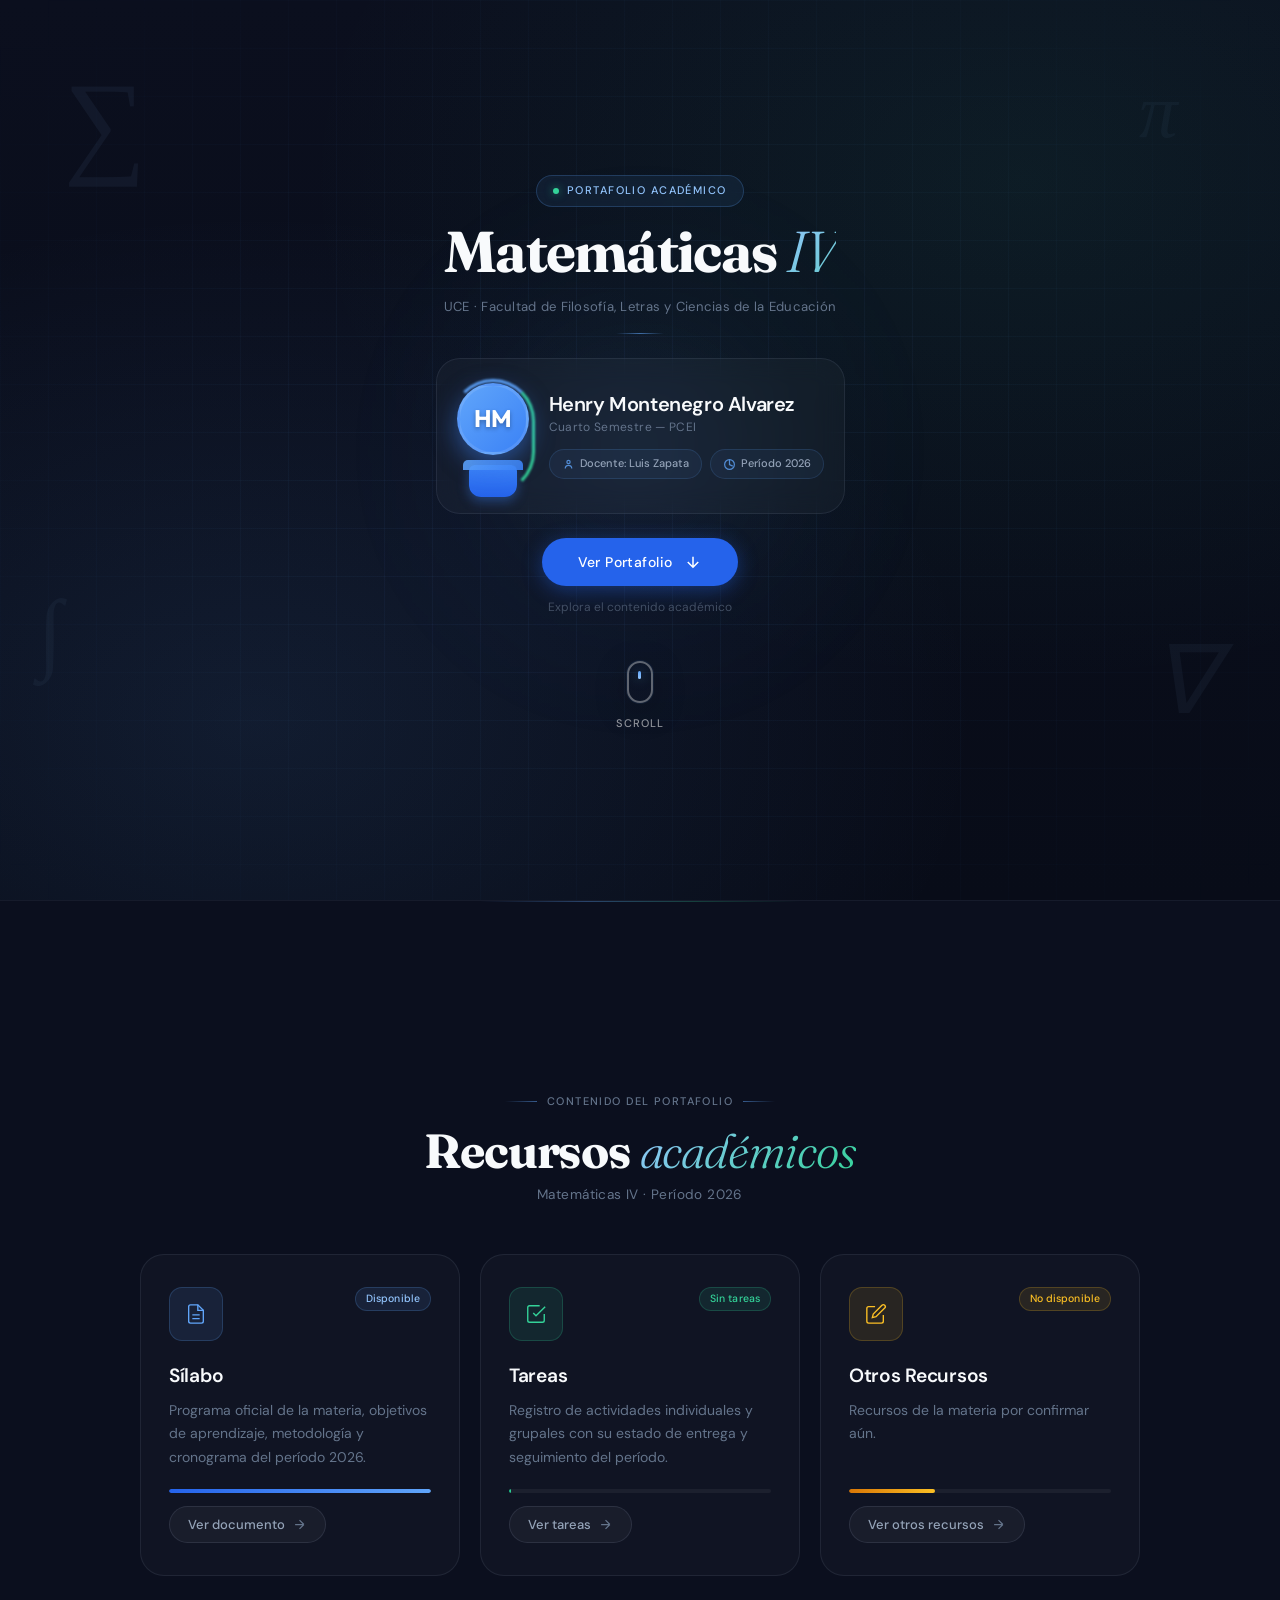
==== commit 36016d51: "falta mejorar" ====
--- a/index.html
+++ b/index.html
@@ -1,104 +1,383 @@
 <!DOCTYPE html>
 <html lang="es">
+
 <head>
     <meta charset="UTF-8">
     <meta name="viewport" content="width=device-width, initial-scale=1.0">
-    <meta name="description" content="Portafolio académico de Matemáticas - Henry Montenegro. Computer Science 2026-I.">
-    <meta name="theme-color" content="#0f172a">
+    <meta name="description"
+        content="Portafolio académico de Matemáticas IV - Henry Montenegro. Computer Science 2026-I.">
+    <meta name="theme-color" content="#0b0f1e">
     <title>Portafolio de Matemáticas | Henry Montenegro</title>
-    
-    <!-- Google Fonts -->
 
     <link rel="preconnect" href="https://fonts.googleapis.com">
     <link rel="preconnect" href="https://fonts.gstatic.com" crossorigin>
-    <link href="https://fonts.googleapis.com/css2?family=DM+Sans:opsz,wght@9..40,400;9..40,500;9..40,600&family=Outfit:wght@400;500;600;700&display=swap" rel="stylesheet">
-    
-    <!-- CSS Global (compartido en todas las vistas) -->
+    <link
+        href="https://fonts.googleapis.com/css2?family=DM+Sans:opsz,wght@9..40,400;9..40,500;9..40,600&family=Fraunces:ital,opsz,wght@0,9..144,700;1,9..144,300&family=Outfit:wght@700&display=swap"
+        rel="stylesheet">
+
     <link rel="stylesheet" href="css/global.css">
-    
-    <!-- CSS Específico de Portada -->
     <link rel="stylesheet" href="css/portada.css">
+    <link rel="stylesheet" href="css/contenido.css">
+    <link rel="stylesheet" href="css/modales.css">
+
 </head>
+
 <body>
     <main class="hero">
-        <!-- Símbolos decorativos de fondo -->
-        <div class="math-symbols symbol-1">∑</div>
-        <div class="math-symbols symbol-2">∫</div>
-        <div class="math-symbols symbol-3">∇</div>
-        <div class="math-symbols symbol-4">π</div>
-
-        <div class="hero-container">
-            <!-- Badge superior -->
-            <div class="hero-badge">Portafolio Académico</div>
-
-            <!-- Título Principal -->
-            <h1 class="hero-title"><span>Matemáticas IV</span></h1>
-            
-            <!-- Subtítulo -->
-            <p class="hero-subtitle">UCE - Facultad de Filosofia, Letras y Ciencias de la Educación</p>
-            
-            <!-- Separador -->
-            <div class="hero-divider"></div>
-
-            <!-- PERFIL MINIMALISTA HORIZONTAL -->
-            <div class="profile-minimal">
-                <!-- Avatar Circular con anillo animado -->
-                <div class="profile-avatar-circle">
-                    <span class="avatar-initials">HM</span>
-                    <div class="avatar-status-ring"></div>
-                    <div class="avatar-status-dot"></div>
-                </div>
-                
-                <!-- Datos del Estudiante -->
+        <div class="math-symbols" aria-hidden="true">
+            <span class="symbol-1">∑</span>
+            <span class="symbol-2">∫</span>
+            <span class="symbol-3">∇</span>
+            <span class="symbol-4">π</span>
+        </div>
+
+        <section class="hero-container">
+            <header class="hero-header">
+                <span class="hero-badge">Portafolio Académico</span>
+                <h1 class="hero-title">Matemáticas&nbsp;<em>IV</em></h1>
+                <p class="hero-subtitle">UCE · Facultad de Filosofía, Letras y Ciencias de la Educación</p>
+            </header>
+
+            <hr class="hero-divider" aria-hidden="true">
+
+            <section class="profile-minimal" aria-label="Información del estudiante">
+                <figure class="profile-avatar-wrapper">
+                    <div class="profile-avatar-large">
+                        <div class="avatar-head">
+                            <abbr class="avatar-initials" title="Henry Montenegro">HM</abbr>
+                        </div>
+                        <div class="avatar-body"></div>
+                        <div class="avatar-glow-ring" aria-hidden="true"></div>
+                    </div>
+                </figure>
+
                 <div class="profile-data">
                     <h2 class="profile-full-name">Henry Montenegro Alvarez</h2>
                     <p class="profile-semester">Cuarto Semestre — PCEI</p>
-                    
-                    <!-- Etiquetas (Tags) -->
-                    <div class="profile-tags">
-                        <span class="tag">
-                            <svg width="14" height="14" viewBox="0 0 16 16" fill="none" stroke="currentColor" stroke-width="1.5" stroke-linecap="round" stroke-linejoin="round">
-                                <circle cx="8" cy="5" r="2"/>
-                                <path d="M4 13C4 10.79 5.79 9 8 9C10.21 9 12 10.79 12 13"/>
+
+                    <ul class="profile-tags" role="list">
+                        <li class="tag">
+                            <svg width="13" height="13" viewBox="0 0 16 16" fill="none" stroke="currentColor"
+                                stroke-width="1.5" aria-hidden="true">
+                                <circle cx="8" cy="5" r="2" />
+                                <path d="M4 13C4 10.79 5.79 9 8 9C10.21 9 12 10.79 12 13" />
                             </svg>
                             <span>Docente: Luis Zapata</span>
-                        </span>
-                        
-                        <span class="tag">
-                            <svg width="14" height="14" viewBox="0 0 16 16" fill="none" stroke="currentColor" stroke-width="1.5" stroke-linecap="round" stroke-linejoin="round">
-                                <path d="M8 2V8L12 10"/>
-                                <circle cx="8" cy="8" r="6"/>
-                            </svg>
-                            <span>Periodo: 2026</span>
-                        </span>
-                    </div>
-                </div>
-            </div>
-        </div>
-
-        <!-- Botón de Navegación -->
-        <div class="hero-cta">
-            <a href="./views/portafolio.html" class="btn-cta">
+                        </li>
+                        <li class="tag">
+                            <svg width="13" height="13" viewBox="0 0 16 16" fill="none" stroke="currentColor"
+                                stroke-width="1.5" aria-hidden="true">
+                                <path d="M8 2V8L12 10" />
+                                <circle cx="8" cy="8" r="6" />
+                            </svg>
+                            <span>Período 2026</span>
+                        </li>
+                    </ul>
+                </div>
+            </section>
+        </section>
+
+        <nav class="hero-cta" aria-label="Navegación principal">
+            <a href="#contenido" class="btn-cta">
                 <span>Ver Portafolio</span>
-                <svg width="20" height="20" viewBox="0 0 24 24" fill="none" stroke="currentColor" stroke-width="2.5" stroke-linecap="round" stroke-linejoin="round">
-                    <path d="M5 12H19M19 12L12 5M19 12L12 19"/>
+                <svg width="18" height="18" viewBox="0 0 24 24" fill="none" stroke="currentColor" stroke-width="2"
+                    aria-hidden="true">
+                    <path d="M12 5v14M5 12l7 7 7-7" />
                 </svg>
             </a>
             <p class="cta-hint">Explora el contenido académico</p>
-        </div>
-        <!-- Partículas sutiles -->
-        <div class="hero-particles">
-            <div class="hero-particle"></div>
-            <div class="hero-particle"></div>
-            <div class="hero-particle"></div>
-            <div class="hero-particle"></div>
-            <div class="hero-particle"></div>
-        </div>
-
-        <!-- Footer discreto -->
-        <footer class="hero-footer">
-            <span>Última actualización: Mayo 2026</span>
-        </footer>
+
+            <!-- ✅ INDICADOR DE SCROLL ELEGANTE -->
+            <div class="scroll-indicator" aria-hidden="true">
+                <div class="scroll-mouse">
+                    <span class="scroll-wheel"></span>
+                </div>
+                <span class="scroll-label">Scroll</span>
+            </div>
+        </nav>
+
+        <div class="hero-particles" aria-hidden="true">
+            <span class="hero-particle"></span>
+            <span class="hero-particle"></span>
+            <span class="hero-particle"></span>
+            <span class="hero-particle"></span>
+            <span class="hero-particle"></span>
+        </div>
     </main>
+
+
+    <!-- ═══════════════════════════════════════════════════════
+       SECCIÓN CONTENIDO
+       ═══════════════════════════════════════════════════════ -->
+    <section class="content-section" aria-label="Contenido del portafolio" id="contenido">
+        <header class="cs-header">
+            <div class="cs-eyebrow">
+                <span class="cs-eyebrow-line" aria-hidden="true"></span>
+                <span class="cs-eyebrow-text">Contenido del portafolio</span>
+                <span class="cs-eyebrow-line cs-eyebrow-line--right" aria-hidden="true"></span>
+            </div>
+            <h2 class="cs-title">Recursos <em>académicos</em></h2>
+            <p class="cs-subtitle">Matemáticas IV · Período 2026</p>
+        </header>
+
+        <div class="cs-grid" role="list">
+
+            <!-- CARD: Sílabo -->
+            <article class="cs-card cs-card--blue" role="listitem">
+                <div class="cs-card-inner">
+                    <div class="cs-card-top">
+                        <div class="cs-icon cs-icon--blue" aria-hidden="true">
+                            <svg width="22" height="22" viewBox="0 0 24 24" fill="none" stroke="currentColor"
+                                stroke-width="1.5">
+                                <path d="M14 2H6a2 2 0 0 0-2 2v16a2 2 0 0 0 2 2h12a2 2 0 0 0 2-2V8z" />
+                                <polyline points="14,2 14,8 20,8" />
+                                <line x1="16" y1="13" x2="8" y2="13" />
+                                <line x1="16" y1="17" x2="8" y2="17" />
+                            </svg>
+                        </div>
+                        <span class="cs-badge cs-badge--blue">Disponible</span>
+                    </div>
+                    <div class="cs-card-body">
+                        <h3 class="cs-card-title">Sílabo</h3>
+                        <p class="cs-card-desc">Programa oficial de la materia, objetivos de aprendizaje, metodología y
+                            cronograma del período 2026.</p>
+                    </div>
+                    <div class="cs-card-bottom">
+                        <div class="cs-progress" role="meter" aria-valuenow="100" aria-valuemin="0" aria-valuemax="100"
+                            aria-label="Progreso del sílabo">
+                            <div class="cs-progress-fill cs-progress-fill--blue" style="width: 100%"></div>
+                        </div>
+
+                        <button class="cs-btn" data-modal="silabo" aria-haspopup="dialog" type="button">
+                            <span>Ver documento</span>
+                            <svg width="15" height="15" viewBox="0 0 24 24" fill="none" stroke="currentColor"
+                                stroke-width="2" aria-hidden="true">
+                                <path d="M5 12H19M19 12L12 5M19 12L12 19" />
+                            </svg>
+                        </button>
+                    </div>
+                </div>
+                <div class="cs-card-orb" aria-hidden="true"></div>
+            </article>
+
+            <!-- CARD: Tareas -->
+            <article class="cs-card cs-card--green" role="listitem">
+                <div class="cs-card-inner">
+                    <div class="cs-card-top">
+                        <div class="cs-icon cs-icon--green" aria-hidden="true">
+                            <svg width="22" height="22" viewBox="0 0 24 24" fill="none" stroke="currentColor"
+                                stroke-width="1.5">
+                                <path d="M9 11l3 3L22 4" />
+                                <path d="M21 12v7a2 2 0 0 1-2 2H5a2 2 0 0 1-2-2V5a2 2 0 0 1 2-2h11" />
+                            </svg>
+                        </div>
+                        <!-- ✅ SIN TEXTO ESTÁTICO - JS lo pondrá -->
+                        <span class="cs-badge cs-badge--green" data-tareas-badge></span>
+                    </div>
+                    <div class="cs-card-body">
+                        <h3 class="cs-card-title">Tareas</h3>
+                        <p class="cs-card-desc">Registro de actividades individuales y grupales con su estado de entrega
+                            y seguimiento del período.</p>
+                    </div>
+                    <div class="cs-card-bottom">
+                        <!-- ✅ BARRA INICIAL EN 0% - JS la llenará -->
+                        <div class="cs-progress" role="meter" aria-valuenow="0" aria-valuemin="0" aria-valuemax="100"
+                            aria-label="Progreso de tareas">
+                            <div class="cs-progress-fill cs-progress-fill--green" data-tareas-progress
+                                style="width: 0%"></div>
+                        </div>
+                        <button class="cs-btn" data-modal="tareas" aria-haspopup="dialog" type="button">
+                            <span>Ver tareas</span>
+                            <svg width="15" height="15" viewBox="0 0 24 24" fill="none" stroke="currentColor"
+                                stroke-width="2" aria-hidden="true">
+                                <path d="M5 12H19M19 12L12 5M19 12L12 19" />
+                            </svg>
+                        </button>
+                    </div>
+                </div>
+                <div class="cs-card-orb" aria-hidden="true"></div>
+            </article>
+
+            <!-- CARD: Evaluaciones -->
+            <article class="cs-card cs-card--amber" role="listitem">
+                <div class="cs-card-inner">
+                    <div class="cs-card-top">
+                        <div class="cs-icon cs-icon--amber" aria-hidden="true">
+                            <svg width="22" height="22" viewBox="0 0 24 24" fill="none" stroke="currentColor"
+                                stroke-width="1.5">
+                                <path d="M11 4H4a2 2 0 0 0-2 2v14a2 2 0 0 0 2 2h14a2 2 0 0 0 2-2v-7" />
+                                <path d="M18.5 2.5a2.121 2.121 0 0 1 3 3L12 15l-4 1 1-4 9.5-9.5z" />
+                            </svg>
+                        </div>
+                        <span class="cs-badge cs-badge--amber">No disponible</span>
+                    </div>
+                    <div class="cs-card-body">
+                        <h3 class="cs-card-title">Otros Recursos</h3>
+                        <p class="cs-card-desc">Recursos de la materia por confirmar aún.</p>
+                    </div>
+                    <div class="cs-card-bottom">
+                        <div class="cs-progress" role="meter" aria-valuenow="33" aria-valuemin="0" aria-valuemax="100"
+                            aria-label="Progreso de evaluaciones">
+                            <div class="cs-progress-fill cs-progress-fill--amber" style="width: 33%"></div>
+                        </div>
+                        <button class="cs-btn" data-modal="evaluaciones" aria-haspopup="dialog" type="button">
+                            <span>Ver otros recursos</span>
+                            <svg width="15" height="15" viewBox="0 0 24 24" fill="none" stroke="currentColor"
+                                stroke-width="2" aria-hidden="true">
+                                <path d="M5 12H19M19 12L12 5M19 12L12 19" />
+                            </svg>
+                        </button>
+                    </div>
+                </div>
+                <div class="cs-card-orb" aria-hidden="true"></div>
+            </article>
+
+        </div>
+    </section>
+
+
+    <!-- ═══════════════════════════════════════════════════════
+       MODAL: SÍLABO — PDF Viewer
+       ═══════════════════════════════════════════════════════ -->
+    <div class="modal-overlay" id="modal-silabo" role="dialog" aria-modal="true" aria-label="Sílabo"
+        data-modal-id="silabo">
+        <div class="modal-box" tabindex="-1" role="document">
+
+            <div class="modal-header">
+                <div class="modal-header-icon modal-header-icon--blue" aria-hidden="true">
+                    <svg width="18" height="18" viewBox="0 0 24 24" fill="none" stroke="currentColor"
+                        stroke-width="1.5">
+                        <path d="M14 2H6a2 2 0 0 0-2 2v16a2 2 0 0 0 2 2h12a2 2 0 0 0 2-2V8z" />
+                        <polyline points="14,2 14,8 20,8" />
+                        <line x1="16" y1="13" x2="8" y2="13" />
+                        <line x1="16" y1="17" x2="8" y2="17" />
+                    </svg>
+                </div>
+                <div class="modal-title-wrap">
+
+                    <div class="modal-title">Sílabo — Matemáticas IV</div>
+                    <div class="modal-subtitle">Período 2026 · PCEI: Cuarto Semestre</div>
+                </div>
+                <button class="modal-close" data-close="silabo" aria-label="Cerrar modal" type="button">
+                    <svg width="15" height="15" viewBox="0 0 24 24" fill="none" stroke="currentColor" stroke-width="2"
+                        aria-hidden="true">
+                        <line x1="18" y1="6" x2="6" y2="18" />
+                        <line x1="6" y1="6" x2="18" y2="18" />
+                    </svg>
+                </button>
+            </div>
+
+            <div class="modal-body" id="silabo-modal-body">
+                <iframe src="https://drive.google.com/file/d/1w0Nd4vsftWvUw5GlPORKxw0OVSemO37b/preview"
+                    class="pdf-iframe" title="Sílabo Matemáticas IV" allowfullscreen loading="lazy">
+                </iframe>
+
+            </div><!-- /#silabo-modal-body -->
+        </div>
+    </div>
+
+
+    <!-- ═══════════════════════════════════════════════════════
+       MODAL: TAREAS — Fullscreen con filtros
+       ═══════════════════════════════════════════════════════ -->
+    <div class="modal-overlay" id="modal-tareas" role="dialog" aria-modal="true" aria-label="Tareas"
+        data-modal-id="tareas">
+        <div class="modal-box modal-box--fullscreen" tabindex="-1" role="document">
+
+            <div class="modal-header modal-header--with-filters">
+                <div class="modal-header-icon modal-header-icon--green" aria-hidden="true">
+                    <svg width="18" height="18" viewBox="0 0 24 24" fill="none" stroke="currentColor"
+                        stroke-width="1.5">
+                        <path d="M9 11l3 3L22 4" />
+                        <path d="M21 12v7a2 2 0 0 1-2 2H5a2 2 0 0 1-2-2V5a2 2 0 0 1 2-2h11" />
+                    </svg>
+                </div>
+                <div class="modal-title-wrap">
+                    <div class="modal-title">Tareas — Matemáticas IV</div>
+                    <!-- ✅ SIN TEXTO ESTÁTICO - JS lo pondrá -->
+                    <div class="modal-subtitle" data-tareas-subtitle></div>
+                </div>
+                <div class="filter-bar" role="tablist" aria-label="Filtrar tareas">
+                    <button class="filter-tab active" role="tab" aria-selected="true" data-filter="todas"
+                        type="button">Todas</button>
+                    <button class="filter-tab" role="tab" aria-selected="false" data-filter="individual"
+                        type="button">Individuales</button>
+                    <button class="filter-tab" role="tab" aria-selected="false" data-filter="grupal"
+                        type="button">Grupales</button>
+                </div>
+                <button class="modal-close" data-close="tareas" aria-label="Cerrar modal" type="button">
+                    <svg width="15" height="15" viewBox="0 0 24 24" fill="none" stroke="currentColor" stroke-width="2"
+                        aria-hidden="true">
+                        <line x1="18" y1="6" x2="6" y2="18" />
+                        <line x1="6" y1="6" x2="18" y2="18" />
+                    </svg>
+                </button>
+            </div>
+
+            <div class="modal-body">
+                <ul class="gallery-grid" id="tareas-gallery" role="list" aria-live="polite"></ul>
+            </div>
+
+        </div>
+    </div>
+
+    <!-- ═══════════════════════════════════════════════════════
+     MODAL: EVALUACIONES
+     ═══════════════════════════════════════════════════════ -->
+    <div class="modal-overlay" id="modal-evaluaciones" role="dialog" aria-modal="true" aria-label="Evaluaciones"
+        data-modal-id="evaluaciones">
+        <div class="modal-box modal-box--wide" tabindex="-1" role="document">
+
+            <div class="modal-header">
+                <div class="modal-header-icon modal-header-icon--amber" aria-hidden="true">
+                    <svg width="18" height="18" viewBox="0 0 24 24" fill="none" stroke="currentColor"
+                        stroke-width="1.5">
+                        <path d="M11 4H4a2 2 0 0 0-2 2v14a2 2 0 0 0 2 2h14a2 2 0 0 0 2-2v-7" />
+                        <path d="M18.5 2.5a2.121 2.121 0 0 1 3 3L12 15l-4 1 1-4 9.5-9.5z" />
+                    </svg>
+                </div>
+                <div class="modal-title-wrap">
+                    <div class="modal-title">Otros Recursos — Matemáticas IV</div>
+                    <div class="modal-subtitle">No disponible</div>
+                </div>
+                <button class="modal-close" data-close="evaluaciones" aria-label="Cerrar modal" type="button">
+                    <svg width="15" height="15" viewBox="0 0 24 24" fill="none" stroke="currentColor" stroke-width="2"
+                        aria-hidden="true">
+                        <line x1="18" y1="6" x2="6" y2="18" />
+                        <line x1="6" y1="6" x2="18" y2="18" />
+                    </svg>
+                </button>
+            </div>
+
+            <div class="modal-body">
+                <div class="gallery-empty">
+                    <div class="gallery-empty__icon" aria-hidden="true">
+                        <svg width="28" height="28" viewBox="0 0 24 24" fill="none" stroke="currentColor"
+                            stroke-width="1.5">
+                            <rect x="3" y="4" width="18" height="18" rx="2" ry="2" />
+                            <line x1="16" y1="2" x2="16" y2="6" />
+                            <line x1="8" y1="2" x2="8" y2="6" />
+                            <line x1="3" y1="10" x2="21" y2="10" />
+                            <circle cx="12" cy="15" r="1.5" fill="currentColor" stroke="none" />
+                            <path d="M12 13.5V15l.8.8" />
+                        </svg>
+                    </div>
+                    <p class="gallery-empty__title">Próximamente</p>
+                    <p class="gallery-empty__desc">No hay información disponible por el momento. Estamos trabajando en
+                        ello.</p>
+                </div>
+            </div>
+
+        </div>
+    </div>
+
+    <script type="module" src="js/app.js"></script>
+
+    <button id="btn-volver-arriba" class="btn-volver-arriba" aria-label="Volver al inicio" type="button" title="Ir arriba">
+        <svg width="20" height="20" viewBox="0 0 24 24" fill="none" stroke="currentColor" stroke-width="2" aria-hidden="true">
+            <path d="M12 19V5M5 12l7-7 7 7"/>
+        </svg>
+    </button>
 </body>
+
 </html>
--- a/css/global.css
+++ b/css/global.css
@@ -1,116 +1,172 @@
 /* ============================================
    VARIABLES GLOBALES - SISTEMA DE DISEÑO
-   (Disponible en TODAS las vistas)
    ============================================ */
 :root {
-    /* Colores */
-    --color-bg: #0b0f1e;
-    --color-bg-elevated: #111827;
-    --color-surface: #1e293b;
-    --color-primary: #60a5fa;
-    --color-primary-light: #93c5fd;
-    --color-primary-dark: #3b82f6;
-    --color-accent: #34d399;
-    --color-text-primary: #f8fafc;
-    --color-text-secondary: #94a3b8;
-    --color-text-muted: #64748b;
-    --color-border: rgba(148, 163, 184, 0.1);
-    --color-border-hover: rgba(96, 165, 250, 0.3);
-    
-    /* Tipografía */
-    --font-sans: 'Inter', system-ui, sans-serif;
-    --font-serif: 'Playfair Display', Georgia, serif;
-    --font-mono: 'JetBrains Mono', monospace;
-    
-    /* Espaciado - Sistema basado en 0.25rem */
-    --space-1: 0.25rem;   /* 4px */
-    --space-2: 0.5rem;    /* 8px */
-    --space-3: 0.75rem;   /* 12px */
-    --space-4: 1rem;      /* 16px */
-    --space-5: 1.5rem;    /* 24px */
-    --space-6: 2rem;      /* 32px */
-    --space-8: 3rem;      /* 48px */
-    --space-10: 4rem;     /* 64px */
-    --space-12: 6rem;     /* 96px */
-    
-    /* Bordes */
-    --radius-sm: 6px;
-    --radius-md: 12px;
-    --radius-lg: 16px;
-    --radius-full: 9999px;
-    
-    /* Transiciones */
-    --transition-fast: 150ms cubic-bezier(0.4, 0, 0.2, 1);
-    --transition-base: 300ms cubic-bezier(0.4, 0, 0.2, 1);
-    --transition-slow: 500ms cubic-bezier(0.4, 0, 0.2, 1);
+  --color-bg: #0b0f1e;
+  --color-bg-elevated: #111827;
+  --color-surface: #1e293b;
+
+  --color-primary-50: #eff6ff;
+  --color-primary-100: #dbeafe;
+  --color-primary-300: #93c5fd;
+  --color-primary-400: #60a5fa;
+  --color-primary-500: #3b82f6;
+  --color-primary-600: #2563eb;
+  --color-primary: #60a5fa;
+  --color-primary-light: #93c5fd;
+  --color-primary-dark: #2563eb;
+
+  --color-accent: #34d399;
+  --color-accent-hover: #10b981;
+
+  --color-text-primary: #f8fafc;
+  --color-text-secondary: #94a3b8;
+  --color-text-muted: #64748b;
+  --color-text-disabled: #475569;
+
+  --color-border-subtle: rgba(148, 163, 184, 0.1);
+  --color-border-hover: rgba(96, 165, 250, 0.3);
+
+  --font-sans: 'DM Sans', system-ui, -apple-system, BlinkMacSystemFont, sans-serif;
+  --font-display: 'Fraunces', 'Georgia', serif;
+  --font-mono: 'JetBrains Mono', 'Fira Code', monospace;
+
+  --text-xs: 0.75rem;
+  --text-sm: 0.875rem;
+  --text-base: 1rem;
+  --text-lg: 1.125rem;
+  --text-xl: 1.25rem;
+  --text-2xl: 1.5rem;
+  --text-3xl: 1.875rem;
+  --text-4xl: 2.25rem;
+
+  --space-1: 0.25rem;
+  --space-2: 0.5rem;
+  --space-3: 0.75rem;
+  --space-4: 1rem;
+  --space-5: 1.25rem;
+  --space-6: 1.5rem;
+  --space-8: 2rem;
+  --space-10: 2.5rem;
+  --space-12: 3rem;
+  --space-16: 4rem;
+  --space-20: 5rem;
+  --space-24: 6rem;
+
+  --radius-sm: 0.375rem;
+  --radius-md: 0.75rem;
+  --radius-lg: 1rem;
+  --radius-xl: 1.5rem;
+  --radius-full: 9999px;
+
+  --shadow-sm: 0 1px 2px 0 rgb(0 0 0 / 0.05);
+  --shadow-md: 0 4px 6px -1px rgb(0 0 0 / 0.1), 0 2px 4px -2px rgb(0 0 0 / 0.1);
+  --shadow-lg: 0 10px 15px -3px rgb(0 0 0 / 0.1), 0 4px 6px -4px rgb(0 0 0 / 0.1);
+  --shadow-glow: 0 0 20px rgba(96, 165, 250, 0.15);
+
+  --ease-out: cubic-bezier(0.4, 0, 0.2, 1);
+  --ease-in-out: cubic-bezier(0.4, 0, 0.2, 1);
+  --ease-spring: cubic-bezier(0.34, 1.56, 0.64, 1);
+
+  --transition-fast: 150ms var(--ease-out);
+  --transition-base: 300ms var(--ease-out);
+  --transition-slow: 500ms var(--ease-out);
+  --transition-bounce: 400ms var(--ease-spring);
+
+  --z-base: 0;
+  --z-dropdown: 100;
+  --z-sticky: 200;
+  --z-drawer: 300;
+  --z-modal: 400;
+  --z-toast: 500;
+
+  --modal-glow: rgba(96, 165, 250, 0.08);
+  --modal-transition-duration: 350ms;
+  --modal-transition-ease: cubic-bezier(0.16, 1, 0.3, 1);
 }
 
-/* ============================================
-   RESET Y BASE GLOBAL
-   ============================================ */
-* {
-    margin: 0;
-    padding: 0;
-    box-sizing: border-box;
+*,
+*::before,
+*::after {
+  margin: 0;
+  padding: 0;
+  box-sizing: border-box;
 }
 
 html {
-    scroll-behavior: smooth;
-    -webkit-font-smoothing: antialiased;
-    -moz-osx-font-smoothing: grayscale;
+  scroll-behavior: smooth;
+  -webkit-font-smoothing: antialiased;
+  -moz-osx-font-smoothing: grayscale;
+  text-rendering: optimizeLegibility;
 }
 
 body {
-    font-family: var(--font-sans);
-    background-color: var(--color-bg);
-    color: var(--color-text-primary);
-    min-height: 100vh;
-    overflow-x: hidden;
-    line-height: 1.6;
+  font-family: var(--font-sans);
+  font-size: var(--text-base);
+  line-height: 1.6;
+  color: var(--color-text-primary);
+  background-color: var(--color-bg);
+  min-height: 100vh;
+  overflow-x: hidden;
 }
 
-/* ============================================
-   ANIMACIONES GLOBALES
-   ============================================ */
-@keyframes fadeInUp {
-    from {
-        opacity: 0;
-        transform: translateY(30px);
-    }
-    to {
-        opacity: 1;
-        transform: translateY(0);
-    }
+.sr-only {
+  position: absolute;
+  width: 1px;
+  height: 1px;
+  padding: 0;
+  margin: -1px;
+  overflow: hidden;
+  clip: rect(0, 0, 0, 0);
+  white-space: nowrap;
+  border-width: 0;
 }
 
-@keyframes fadeInDown {
-    from {
-        opacity: 0;
-        transform: translateY(-20px);
-    }
-    to {
-        opacity: 1;
-        transform: translateY(0);
-    }
+@keyframes fade-in-up {
+  from { opacity: 0; transform: translateY(2rem); }
+  to { opacity: 1; transform: translateY(0); }
 }
 
-@keyframes fadeIn {
-    from { opacity: 0; }
-    to { opacity: 1; }
+@keyframes fade-in-down {
+  from { opacity: 0; transform: translateY(-1.25rem); }
+  to { opacity: 1; transform: translateY(0); }
+}
+
+@keyframes fade-in {
+  from { opacity: 0; }
+  to { opacity: 1; }
 }
 
 @keyframes pulse {
-    0%, 100% { opacity: 1; transform: scale(1); }
-    50% { opacity: 0.6; transform: scale(0.9); }
+  0%, 100% { opacity: 1; transform: scale(1); }
+  50% { opacity: 0.6; transform: scale(0.9); }
 }
 
-/* ============================================
-   ACCESIBILIDAD - Reduced Motion
-   ============================================ */
+@keyframes float {
+  0%, 100% { transform: translateY(0); }
+  50% { transform: translateY(-10px); }
+}
+
+@keyframes glow {
+  0%, 100% { box-shadow: 0 0 5px var(--color-primary-400); }
+  50% { box-shadow: 0 0 20px var(--color-primary-400), 0 0 40px var(--color-primary-500); }
+}
+
 @media (prefers-reduced-motion: reduce) {
-    * {
-        animation-duration: 0.01ms !important;
-        animation-iteration-count: 1 !important;
-        transition-duration: 0.01ms !important;
-    }
-}+  *, *::before, *::after {
+    animation-duration: 0.01ms !important;
+    animation-iteration-count: 1 !important;
+    transition-duration: 0.01ms !important;
+    scroll-behavior: auto !important;
+  }
+}
+
+::selection {
+  background-color: var(--color-primary-400);
+  color: var(--color-bg);
+}
+
+::-webkit-scrollbar { width: 8px; height: 8px; }
+::-webkit-scrollbar-track { background: var(--color-bg-elevated); }
+::-webkit-scrollbar-thumb { background: var(--color-surface); border-radius: var(--radius-full); }
+::-webkit-scrollbar-thumb:hover { background: var(--color-text-muted); }
--- a/css/portada.css
+++ b/css/portada.css
@@ -1,585 +1,783 @@
-/* ============================================
-   PORTADA COMPLETA — Henry Montenegro
+/* ============================================================
+   PORTADA — Henry Montenegro
    Archivo: css/portada.css
-   Tipografía: Outfit (Títulos) + DM Sans (Cuerpo)
-   ============================================ */
-
-/* 01. HERO LAYOUT & FONDOS BASE */
+   ============================================================ */
+
+
+/* ============================================================
+   01. HERO LAYOUT & FONDOS BASE
+   ============================================================ */
+
 .hero {
-    min-height: 100vh;
-    height: 100%;
+    position: relative;
+    display: flex;
+    flex-direction: column;
+    align-items: center;
+    justify-content: center;
+    min-height: 100dvh;
     width: 100%;
-    position: relative;
+    padding: var(--space-6) var(--space-4);
     overflow: hidden;
-    display: flex;
-    flex-direction: column;
-    align-items: center;
-    justify-content: center;
-    padding: var(--space-6) var(--space-4);
+    isolation: isolate;
     background: 
-        radial-gradient(ellipse at 20% 80%, rgba(96, 165, 250, 0.12) 0%, transparent 50%),
-        radial-gradient(ellipse at 80% 20%, rgba(52, 211, 153, 0.08) 0%, transparent 50%),
-        linear-gradient(180deg, var(--color-bg) 0%, #0a0f1a 100%);
-    box-sizing: border-box;
-    z-index: 1;
-}
-
-/* 02. GRID ANIMADO DE FONDO */
+        radial-gradient(ellipse at 20% 80%, rgba(96, 165, 250, 0.10) 0%, transparent 50%),
+        radial-gradient(ellipse at 80% 20%, rgba(52, 211, 153, 0.07) 0%, transparent 50%),
+        linear-gradient(180deg, var(--color-bg) 0%, #080c18 100%);
+}
+
+/* Grid de fondo */
 .hero::before {
     content: '';
     position: absolute;
     inset: 0;
+    z-index: -1;
     background-image:
-        linear-gradient(rgba(96, 165, 250, 0.04) 1px, transparent 1px),
-        linear-gradient(90deg, rgba(96, 165, 250, 0.04) 1px, transparent 1px);
-    background-size: 50px 50px;
-    mask-image: radial-gradient(ellipse 60% 70% at 50% 50%, black 40%, transparent 100%);
-    -webkit-mask-image: radial-gradient(ellipse 60% 70% at 50% 50%, black 40%, transparent 100%);
-    animation: gridDrift 30s linear infinite;
+        linear-gradient(rgba(96, 165, 250, 0.05) 1px, transparent 1px),
+        linear-gradient(90deg, rgba(96, 165, 250, 0.05) 1px, transparent 1px);
+    background-size: 48px 48px;
+    mask-image: radial-gradient(ellipse 65% 75% at 50% 50%, black 30%, transparent 100%);
+    -webkit-mask-image: radial-gradient(ellipse 65% 75% at 50% 50%, black 30%, transparent 100%);
+    animation: grid-drift 30s linear infinite;
     pointer-events: none;
-    z-index: 0;
-    opacity: 0.6;
-}
-
-@keyframes gridDrift {
-    from { transform: translate(0, 0) rotate(0deg); }
-    to   { transform: translate(50px, 50px) rotate(0.5deg); }
-}
-
-/* 03. ORB CENTRAL PULSANTE */
+}
+
+/* Orb central */
 .hero::after {
     content: '';
     position: absolute;
-    width: 700px;
-    height: 700px;
-    background: radial-gradient(circle, rgba(96, 165, 250, 0.1) 0%, rgba(96, 165, 250, 0.02) 40%, transparent 70%);
     top: 50%;
     left: 50%;
+    z-index: -1;
+    width: min(600px, 90vw);
+    height: min(600px, 90vw);
+    background: radial-gradient(circle, rgba(96, 165, 250, 0.08) 0%, rgba(96, 165, 250, 0.02) 40%, transparent 70%);
     transform: translate(-50%, -50%);
+    filter: blur(2px);
+    animation: orb-pulse 12s ease-in-out infinite;
     pointer-events: none;
-    animation: orbPulse 12s ease-in-out infinite;
-    z-index: 0;
-    filter: blur(2px);
-}
-
-@keyframes orbPulse {
-    0%, 100% { opacity: 0.6; transform: translate(-50%, -50%) scale(1); }
-    50%      { opacity: 1;   transform: translate(-50%, -50%) scale(1.15); }
-}
-
-/* 04. SÍMBOLOS MATEMÁTICOS ANIMADOS */
+}
+
+
+/* ============================================================
+   02. SÍMBOLOS MATEMÁTICOS
+   ============================================================ */
+
 .math-symbols {
     position: absolute;
-    font-family: 'Outfit', sans-serif; /* Cambiado a Outfit para mejor integración */
-    color: var(--color-primary);
+    inset: 0;
+    z-index: -1;
     pointer-events: none;
     user-select: none;
-    z-index: 0;
+}
+
+.math-symbols span {
+    position: absolute;
+    font-family: var(--font-display);
+    font-weight: 300;
+    font-style: italic;
     line-height: 1;
-    will-change: transform, opacity;
+    color: var(--color-primary-300);
+    will-change: transform;
+    animation: 
+        symbol-float var(--float-duration) ease-in-out var(--float-delay) infinite,
+        symbol-rotate var(--rotate-duration) linear infinite var(--rotate-direction);
 }
 
 .symbol-1 { 
-    top: 8%; left: 6%; font-size: 7rem; opacity: 0.04;
-    animation: symbolFloat1 22s ease-in-out infinite, symbolRotate 35s linear infinite;
-}
+    --float-duration: 22s; --float-delay: 0s;
+    --rotate-duration: 60s; --rotate-direction: normal;
+    top: 7%; left: 5%; 
+    font-size: clamp(5rem, 9vw, 9rem);
+    opacity: 0.055;
+}
+
 .symbol-2 { 
-    top: 68%; left: 4%; font-size: 5.5rem; opacity: 0.035;
-    animation: symbolFloat2 18s ease-in-out infinite, symbolRotate 28s linear infinite reverse;
-    animation-delay: 2s, 0s;
-}
+    --float-duration: 18s; --float-delay: 2s;
+    --rotate-duration: 50s; --rotate-direction: reverse;
+    top: 65%; left: 3%; 
+    font-size: clamp(4rem, 7vw, 7rem);
+    opacity: 0.045;
+}
+
 .symbol-3 { 
-    top: 72%; right: 6%; font-size: 6rem; opacity: 0.04;
-    animation: symbolFloat3 25s ease-in-out infinite, symbolRotate 40s linear infinite;
-    animation-delay: 4s, 0s;
-}
+    --float-duration: 25s; --float-delay: 4s;
+    --rotate-duration: 70s; --rotate-direction: normal;
+    top: 70%; right: 5%; 
+    font-size: clamp(4.5rem, 7.5vw, 7.5rem);
+    opacity: 0.05;
+}
+
 .symbol-4 { 
-    top: 10%; right: 9%; font-size: 5rem; opacity: 0.035;
-    animation: symbolFloat4 20s ease-in-out infinite, symbolRotate 30s linear infinite reverse;
-    animation-delay: 1s, 0s;
-}
-
-@keyframes symbolFloat1 {
-    0%, 100% { transform: translateY(0) translateX(0); }
-    33% { transform: translateY(-20px) translateX(10px); }
-    66% { transform: translateY(-10px) translateX(-8px); }
-}
-@keyframes symbolFloat2 {
-    0%, 100% { transform: translateY(0) translateX(0); }
-    50% { transform: translateY(-25px) translateX(-5px); }
-}
-@keyframes symbolFloat3 {
-    0%, 100% { transform: translateY(0) translateX(0); }
-    25% { transform: translateY(-15px) translateX(12px); }
-    75% { transform: translateY(-20px) translateX(-10px); }
-}
-@keyframes symbolFloat4 {
-    0%, 100% { transform: translateY(0) translateX(0); }
-    50% { transform: translateY(-18px) translateX(8px); }
-}
-@keyframes symbolRotate {
-    from { transform: rotate(0deg); }
-    to { transform: rotate(360deg); }
-}
-
-/* 05. PARTÍCULAS SUTILES */
+    --float-duration: 20s; --float-delay: 1s;
+    --rotate-duration: 55s; --rotate-direction: reverse;
+    top: 8%; right: 8%; 
+    font-size: clamp(3.5rem, 6vw, 6rem);
+    opacity: 0.04;
+}
+
+
+/* ============================================================
+   03. PARTÍCULAS SUTILES
+   ============================================================ */
+
 .hero-particles {
     position: absolute;
     inset: 0;
+    z-index: -1;
     pointer-events: none;
-    z-index: 0;
     overflow: hidden;
 }
 
 .hero-particle {
     position: absolute;
-    width: 3px;
-    height: 3px;
-    background: var(--color-primary);
-    border-radius: 50%;
+    width: 2px;
+    height: 2px;
+    background: var(--color-primary-300);
+    border-radius: var(--radius-full);
     opacity: 0;
-    animation: particleRise 15s ease-in-out infinite;
-}
-
-.hero-particle:nth-child(1) { top: 20%; left: 15%; animation-delay: 0s; }
-.hero-particle:nth-child(2) { top: 60%; left: 85%; animation-delay: 3s; }
-.hero-particle:nth-child(3) { top: 40%; left: 75%; animation-delay: 6s; }
-.hero-particle:nth-child(4) { top: 80%; left: 25%; animation-delay: 9s; }
-.hero-particle:nth-child(5) { top: 30%; left: 60%; animation-delay: 12s; }
-
-@keyframes particleRise {
-    0%, 100% { opacity: 0; transform: translateY(20px) scale(0.8); }
-    10%, 90% { opacity: 0.4; }
-    50% { opacity: 0.7; transform: translateY(-40px) scale(1.2); }
-}
-
-/* 06. CONTENEDOR CENTRAL */
+    animation: particle-rise 15s ease-in-out infinite;
+}
+
+.hero-particle:nth-child(1) { --particle-top: 20%; --particle-left: 15%; animation-delay: 0s; }
+.hero-particle:nth-child(2) { --particle-top: 60%; --particle-left: 85%; animation-delay: 3s; }
+.hero-particle:nth-child(3) { --particle-top: 40%; --particle-left: 75%; animation-delay: 6s; }
+.hero-particle:nth-child(4) { --particle-top: 80%; --particle-left: 25%; animation-delay: 9s; }
+.hero-particle:nth-child(5) { --particle-top: 30%; --particle-left: 60%; animation-delay: 12s; }
+.hero-particle { top: var(--particle-top); left: var(--particle-left); }
+
+
+/* ============================================================
+   04. CONTENEDOR CENTRAL
+   ============================================================ */
+
 .hero-container {
     position: relative;
-    z-index: 2;
-    width: 100%;
-    max-width: 640px;
+    z-index: 1;
     display: flex;
     flex-direction: column;
     align-items: center;
-    gap: var(--space-4);
+    gap: var(--space-3);
+    width: min(92%, 680px);
+    padding: var(--space-2) var(--space-4);
     text-align: center;
-    padding: var(--space-2) 0;
-}
-
-/* 07. BADGE SUPERIOR */
+    overflow: visible;
+}
+
+
+/* ============================================================
+   05. BADGE SUPERIOR
+   ============================================================ */
+
 .hero-badge {
     display: inline-flex;
     align-items: center;
     gap: var(--space-2);
-    padding: 6px 16px;
-    background: rgba(96, 165, 250, 0.1);
-    border: 1px solid rgba(96, 165, 250, 0.25);
+    padding: 6px var(--space-4);
+    font-family: var(--font-sans);
+    font-size: 11px;
+    font-weight: 500;
+    letter-spacing: 0.13em;
+    text-transform: uppercase;
+    color: var(--color-primary-300);
+    background: rgba(96, 165, 250, 0.08);
+    border: 0.5px solid rgba(96, 165, 250, 0.22);
     border-radius: var(--radius-full);
-    font-family: 'DM Sans', sans-serif; /* Fuente más legible */
-    font-size: 0.6875rem;
-    font-weight: 600;
-    letter-spacing: 0.15em;
-    text-transform: uppercase;
-    color: var(--color-primary-light);
-    animation: badgeEntrance 0.8s ease-out both;
-    backdrop-filter: blur(4px);
-    -webkit-backdrop-filter: blur(4px);
-}
-
-@keyframes badgeEntrance {
-    from { opacity: 0; transform: translateY(-10px) scale(0.95); }
-    to { opacity: 1; transform: translateY(0) scale(1); }
+    backdrop-filter: blur(8px);
+    -webkit-backdrop-filter: blur(8px);
+    animation: badge-entrance 0.8s var(--ease-out) both;
 }
 
 .hero-badge::before {
     content: '';
-    width: 7px;
-    height: 7px;
+    width: 6px;
+    height: 6px;
+    flex-shrink: 0;
     background: var(--color-accent);
-    border-radius: 50%;
-    flex-shrink: 0;
-    animation: pulseGlow 2.5s ease-in-out infinite;
-    box-shadow: 0 0 0 0 rgba(52, 211, 153, 0.4);
-}
-
-@keyframes pulseGlow {
-    0%, 100% { box-shadow: 0 0 0 0 rgba(52, 211, 153, 0.4); }
-    50% { box-shadow: 0 0 0 8px rgba(52, 211, 153, 0); }
-}
-
-/* 08. TÍTULO PRINCIPAL (Fuente Outfit) */
+    border-radius: var(--radius-full);
+    box-shadow: 0 0 8px rgba(52, 211, 153, 0.6);
+    animation: pulse-glow 2.5s ease-in-out infinite;
+}
+
+
+/* ============================================================
+   06. TÍTULO PRINCIPAL — FIX DEFINITIVO
+   ============================================================ */
+
+.hero-header {
+    display: flex;
+    flex-direction: column;
+    align-items: center;
+    gap: var(--space-3);
+    text-align: center;
+    width: 100%;
+    overflow: visible;
+}
+
 .hero-title {
-    font-family: 'Outfit', sans-serif; /* TITULO MODERNO */
-    font-size: clamp(2.2rem, 6vw, 3.5rem);
+    margin: 0;
+    font-family: var(--font-display);
+    font-size: clamp(2rem, 4.5vw, 3.8rem);
     font-weight: 700;
-    line-height: 1.05;
-    letter-spacing: -0.025em;
+    line-height: 1.15;
+    letter-spacing: -0.03em;
     color: var(--color-text-primary);
-    margin: 0;
-    animation: titleReveal 1s cubic-bezier(0.16, 1, 0.3, 1) 0.15s both;
-    text-wrap: balance;
-}
-
-@keyframes titleReveal {
-    from { opacity: 0; transform: translateY(20px); filter: blur(4px); }
-    to { opacity: 1; transform: translateY(0); filter: blur(0); }
-}
-
-.hero-title span {
-    font-style: initial;
-    background: linear-gradient(135deg, var(--color-primary) 0%, var(--color-accent) 100%);
+    text-align: center;
+    white-space: normal;
+    width: 100%;
+    animation: title-reveal 1s var(--ease-out) 0.15s both;
+}
+
+/* "IV" en itálica con gradiente */
+.hero-title em {
+    font-style: italic;
+    font-weight: 300;
+    background: linear-gradient(135deg, var(--color-primary-300) 0%, var(--color-accent) 100%);
+    background-size: 200% 200%;
     -webkit-background-clip: text;
     -webkit-text-fill-color: transparent;
     background-clip: text;
-    background-size: 200% 200%;
-    animation: gradientFlow 6s ease infinite;
-    display: inline-block;
-}
-
-@keyframes gradientFlow {
+    animation: gradient-flow 6s ease infinite;
+    display: inline;
+}
+
+
+/* ============================================================
+   07. SUBTÍTULO
+   ============================================================ */
+
+.hero-subtitle {
+    margin: 0;
+    max-width: 560px;
+    font-family: var(--font-sans);
+    font-size: 0.82rem;
+    font-weight: 400;
+    line-height: 1.5;
+    color: var(--color-text-muted);
+    letter-spacing: 0.02em;
+    white-space: normal;
+    animation: fade-in-up 0.8s var(--ease-out) 0.3s both;
+}
+
+
+/* ============================================================
+   08. SEPARADOR
+   ============================================================ */
+
+.hero-divider {
+    width: 48px;
+    height: 1px;
+    margin: var(--space-1) 0;
+    background: linear-gradient(90deg, transparent, rgba(96, 165, 250, 0.6), transparent);
+    border: none;
+    border-radius: 2px;
+    animation: 
+        divider-expand 0.8s var(--ease-out) 0.45s both,
+        divider-glow 4s ease-in-out 2s infinite;
+}
+
+
+/* ============================================================
+   09. PERFIL MINIMALISTA
+   ============================================================ */
+
+.profile-minimal {
+    position: relative;
+    z-index: 1;
+    display: flex;
+    align-items: center;
+    gap: var(--space-5);
+    width: auto;
+    max-width: 460px;
+    margin: var(--space-2) auto var(--space-4);
+    padding: var(--space-4) var(--space-5);
+    text-align: left;
+    background: rgba(255, 255, 255, 0.03);
+    border: 0.5px solid rgba(148, 163, 184, 0.12);
+    border-radius: var(--radius-xl);
+    backdrop-filter: blur(12px);
+    -webkit-backdrop-filter: blur(12px);
+    animation: fade-in-up 0.8s var(--ease-out) 0.5s both;
+}
+
+.profile-avatar-wrapper {
+    display: flex;
+    align-items: center;
+    justify-content: center;
+    flex-shrink: 0;
+    margin: 0;
+}
+
+.profile-avatar-large {
+    position: relative;
+    display: flex;
+    flex-direction: column;
+    align-items: center;
+    justify-content: center;
+    gap: 10px;
+    z-index: 1;
+    padding-top: var(--space-2);
+}
+
+.avatar-head {
+    position: relative;
+    z-index: 2;
+    display: flex;
+    align-items: center;
+    justify-content: center;
+    width: 72px;
+    height: 72px;
+    background: linear-gradient(135deg, #60a5fa 0%, #3b82f6 100%);
+    border-radius: 50%;
+    border: 3px solid rgba(255, 255, 255, 0.1);
+    box-shadow: 0 8px 24px rgba(59, 130, 246, 0.5);
+}
+
+.avatar-initials {
+    font-family: 'Outfit', sans-serif;
+    font-size: 1.5rem;
+    font-weight: 700;
+    color: white;
+    letter-spacing: -1px;
+    text-shadow: 0 2px 4px rgba(0,0,0,0.3);
+    text-decoration: none;
+}
+
+.avatar-body {
+    position: relative;
+    width: 48px;
+    height: 32px;
+    background: linear-gradient(180deg, #3b82f6 0%, #2563eb 100%);
+    border-radius: 6px 6px 12px 12px;
+    box-shadow: 0 4px 12px rgba(59, 130, 246, 0.4);
+}
+
+.avatar-body::before {
+    content: '';
+    position: absolute;
+    top: -5px;
+    left: -6px;
+    right: -6px;
+    height: 10px;
+    background: linear-gradient(135deg, #60a5fa, #3b82f6);
+    border-radius: 5px 5px 0 0;
+    opacity: 0.9;
+}
+
+.avatar-glow-ring {
+    position: absolute;
+    top: 4px;
+    left: 50%;
+    z-index: 0;
+    width: 84px;
+    height: 115px;
+    border: 3px solid transparent;
+    border-top-color: #60a5fa;
+    border-right-color: #34d399;
+    border-radius: 42px;
+    transform: translateX(-50%);
+    filter: blur(1px);
+    pointer-events: none;
+    animation: ring-rotate 6s linear infinite;
+}
+
+.profile-avatar-large:hover .avatar-head {
+    transform: scale(1.05);
+    box-shadow: 0 12px 32px rgba(59, 130, 246, 0.7);
+    transition: all var(--transition-base);
+}
+
+.profile-avatar-large:hover .avatar-body {
+    transform: scale(1.03);
+    transition: all var(--transition-base);
+}
+
+.profile-data {
+    flex: 1;
+    min-width: 0;
+}
+
+.profile-full-name {
+    margin: 0 0 2px 0;
+    font-family: var(--font-sans);
+    font-size: var(--text-xl);
+    font-weight: 600;
+    line-height: 1.2;
+    letter-spacing: -0.02em;
+    color: var(--color-text-primary);
+}
+
+.profile-semester {
+    margin: 0 0 var(--space-3) 0;
+    font-family: var(--font-sans);
+    font-size: var(--text-xs);
+    font-weight: 400;
+    letter-spacing: 0.03em;
+    color: var(--color-text-muted);
+}
+
+.profile-tags {
+    display: flex;
+    flex-wrap: wrap;
+    gap: var(--space-2);
+    margin: 0;
+    padding: 0;
+    list-style: none;
+}
+
+.tag {
+    display: inline-flex;
+    align-items: center;
+    gap: 5px;
+    padding: 5px 12px;
+    font-family: var(--font-sans);
+    font-size: 11px;
+    font-weight: 500;
+    color: var(--color-text-secondary);
+    background: rgba(96, 165, 250, 0.06);
+    border: 0.5px solid rgba(96, 165, 250, 0.15);
+    border-radius: var(--radius-full);
+    cursor: default;
+    transition: all var(--transition-base);
+    animation: tag-enter 0.5s var(--ease-out) both;
+}
+
+.tag:nth-child(1) { animation-delay: 0.7s; }
+.tag:nth-child(2) { animation-delay: 0.85s; }
+
+.tag:hover {
+    color: var(--color-text-primary);
+    background: rgba(96, 165, 250, 0.12);
+    border-color: rgba(96, 165, 250, 0.35);
+    transform: translateY(-1px);
+}
+
+.tag svg {
+    flex-shrink: 0;
+    color: var(--color-primary-400);
+    opacity: 0.8;
+}
+
+
+/* ============================================================
+   10. BOTÓN CTA
+   ============================================================ */
+
+.hero-cta {
+    position: relative;
+    z-index: 1;
+    display: flex;
+    flex-direction: column;
+    align-items: center;
+    gap: var(--space-3);
+    animation: fade-in-up 0.8s var(--ease-out) 0.7s both;
+}
+
+.btn-cta {
+    position: relative;
+    display: inline-flex;
+    align-items: center;
+    justify-content: center;
+    gap: var(--space-3);
+    padding: 13px 36px;
+    overflow: hidden;
+    font-family: var(--font-sans);
+    font-size: var(--text-sm);
+    font-weight: 500;
+    letter-spacing: 0.03em;
+    color: white;
+    text-decoration: none;
+    background: var(--color-primary-600);
+    border: none;
+    border-radius: var(--radius-full);
+    cursor: pointer;
+    transition: all var(--transition-base);
+    box-shadow: 0 4px 20px rgba(37, 99, 235, 0.4);
+    animation: button-float 5s ease-in-out 0.8s infinite;
+}
+
+.btn-cta::before {
+    content: '';
+    position: absolute;
+    inset: 0;
+    background: linear-gradient(90deg, transparent, rgba(255, 255, 255, 0.2), transparent);
+    transform: translateX(-100%);
+    transition: transform 0.5s ease;
+}
+
+.btn-cta::after {
+    content: '';
+    position: absolute;
+    inset: -2px;
+    z-index: -1;
+    background: linear-gradient(135deg, var(--color-primary-400), var(--color-accent), var(--color-primary-500));
+    border-radius: var(--radius-full);
+    filter: blur(12px);
+    opacity: 0;
+    transition: opacity var(--transition-base);
+}
+
+.btn-cta:hover {
+    transform: translateY(-3px);
+    background: var(--color-primary-500);
+    box-shadow: 0 8px 28px rgba(59, 130, 246, 0.5);
+}
+
+.btn-cta:hover::before { transform: translateX(100%); }
+.btn-cta:hover::after { opacity: 0.4; }
+
+.btn-cta:active {
+    transform: translateY(-1px);
+    transition-duration: 0.1s;
+}
+
+.btn-cta svg {
+    flex-shrink: 0;
+    transition: transform var(--transition-base);
+}
+
+.btn-cta:hover svg { transform: translateX(5px); }
+
+.cta-hint {
+    margin: 0;
+    font-family: var(--font-sans);
+    font-size: var(--text-xs);
+    color: var(--color-text-muted);
+    opacity: 0.6;
+    animation: 
+        hint-fade 1s var(--ease-out) 1s both,
+        hint-pulse 4s ease-in-out 3s infinite;
+}
+
+
+/* ============================================================
+   11. KEYFRAMES
+   ============================================================ */
+
+@keyframes grid-drift {
+    from { transform: translate(0, 0); }
+    to { transform: translate(48px, 48px); }
+}
+
+@keyframes orb-pulse {
+    0%, 100% { opacity: 0.6; transform: translate(-50%, -50%) scale(1); }
+    50% { opacity: 1; transform: translate(-50%, -50%) scale(1.12); }
+}
+
+@keyframes symbol-float {
+    0%, 100% { transform: translateY(0) translateX(0); }
+    25% { transform: translateY(-18px) translateX(8px); }
+    50% { transform: translateY(-28px) translateX(-6px); }
+    75% { transform: translateY(-10px) translateX(-10px); }
+}
+
+@keyframes symbol-rotate {
+    from { transform: rotate(0deg); }
+    to { transform: rotate(360deg); }
+}
+
+@keyframes particle-rise {
+    0%, 100% { opacity: 0; transform: translateY(20px) scale(0.8); }
+    10%, 90% { opacity: 0.3; }
+    50% { opacity: 0.6; transform: translateY(-40px) scale(1.2); }
+}
+
+@keyframes badge-entrance {
+    from { opacity: 0; transform: translateY(-8px) scale(0.97); }
+    to { opacity: 1; transform: translateY(0) scale(1); }
+}
+
+@keyframes pulse-glow {
+    0%, 100% { box-shadow: 0 0 0 0 rgba(52, 211, 153, 0.5); }
+    50% { box-shadow: 0 0 0 6px rgba(52, 211, 153, 0); }
+}
+
+@keyframes title-reveal {
+    from { opacity: 0; transform: translateY(16px); filter: blur(3px); }
+    to { opacity: 1; transform: translateY(0); filter: blur(0); }
+}
+
+@keyframes gradient-flow {
     0% { background-position: 0% 50%; }
     50% { background-position: 100% 50%; }
     100% { background-position: 0% 50%; }
 }
 
-/* 09. SUBTÍTULO (Fuente DM Sans) */
-.hero-subtitle {
-    font-family: 'DM Sans', sans-serif; /* TEXTO AGRADABLE */
-    font-size: clamp(0.9rem, 2vw, 1.05rem);
-    color: var(--color-text-secondary);
-    max-width: 480px;
-    line-height: 1.6;
-    font-weight: 400;
-    margin: 0;
-    animation: fadeInUp 0.8s ease-out 0.3s both;
-    opacity: 0.9;
-}
-
-/* 10. SEPARADOR ELEGANTE */
-.hero-divider {
-    width: 56px;
-    height: 2px;
-    background: linear-gradient(90deg, transparent, var(--color-primary), transparent);
-    opacity: 0.7;
-    margin: var(--space-1) 0;
-    animation: dividerExpand 0.8s ease-out 0.45s both, dividerGlow 4s ease-in-out infinite;
-    animation-delay: 0.45s, 2s;
-    border-radius: 2px;
-}
-
-@keyframes dividerExpand {
+@keyframes divider-expand {
     from { width: 0; opacity: 0; }
-    to { width: 56px; opacity: 0.7; }
-}
-
-@keyframes dividerGlow {
-    0%, 100% { opacity: 0.7; box-shadow: 0 0 0 rgba(96, 165, 250, 0); }
-    50% { opacity: 1; box-shadow: 0 0 12px rgba(96, 165, 250, 0.6); }
-}
-
-/* 11. PERFIL MINIMALISTA (AVATAR + DATOS) */
-.profile-minimal {
-    position: relative;
-    z-index: 1;
-    display: flex;
-    align-items: center;
-    gap: var(--space-4);
-    padding: var(--space-3) 0;
-    max-width: 540px;
-    margin: 0 auto var(--space-6);
-    text-align: left;
-    animation: fadeInUp 0.8s cubic-bezier(0.16, 1, 0.3, 1) 0.5s both;
-}
-
-/* Avatar circular */
-.profile-avatar-circle {
-    position: relative;
-    width: 72px;
-    height: 72px;
-    flex-shrink: 0;
-    display: flex;
-    align-items: center;
-    justify-content: center;
-}
-
-.avatar-initials {
-    position: relative;
-    z-index: 2;
-    display: flex;
-    align-items: center;
-    justify-content: center;
-    width: 64px;
-    height: 64px;
-    background: linear-gradient(135deg, var(--color-primary) 0%, var(--color-primary-dark) 100%);
-    border-radius: 50%;
-    font-family: 'Outfit', sans-serif;
-    font-size: 1.35rem;
-    font-weight: 700;
-    color: white;
-    box-shadow: 0 8px 24px rgba(59, 130, 246, 0.35);
-    animation: avatarFloat 6s ease-in-out infinite;
-}
-
-.avatar-status-ring {
-    position: absolute;
-    inset: -4px;
-    border: 2px solid transparent;
-    border-top-color: var(--color-accent);
-    border-right-color: rgba(96, 165, 250, 0.5);
-    border-radius: 50%;
-    animation: ringSpin 8s linear infinite;
-    z-index: 1;
-}
-
-.avatar-status-dot {
-    position: absolute;
-    bottom: 0;
-    right: 0;
-    width: 16px;
-    height: 16px;
-    background: var(--color-accent);
-    border: 3px solid var(--color-bg);
-    border-radius: 50%;
-    z-index: 3;
-    box-shadow: 0 0 10px rgba(52, 211, 153, 0.5);
-    animation: pulseStatus 2s ease-in-out infinite;
-}
-
-@keyframes avatarFloat {
+    to { width: 48px; opacity: 1; }
+}
+
+@keyframes divider-glow {
+    0%, 100% { opacity: 0.6; }
+    50% { opacity: 1; box-shadow: 0 0 10px rgba(96, 165, 250, 0.5); }
+}
+
+@keyframes ring-rotate {
+    from { transform: translateX(-50%) rotate(0deg); }
+    to { transform: translateX(-50%) rotate(360deg); }
+}
+
+@keyframes tag-enter {
+    from { opacity: 0; transform: translateY(8px); }
+    to { opacity: 1; transform: translateY(0); }
+}
+
+@keyframes button-float {
     0%, 100% { transform: translateY(0); }
-    50% { transform: translateY(-6px); }
-}
-
-@keyframes ringSpin {
-    from { transform: rotate(0deg); }
-    to { transform: rotate(360deg); }
-}
-
-@keyframes pulseStatus {
-    0%, 100% { transform: scale(1); box-shadow: 0 0 0 0 rgba(52, 211, 153, 0.4); }
-    50% { transform: scale(1.1); box-shadow: 0 0 0 6px rgba(52, 211, 153, 0); }
-}
-
-/* Datos del perfil */
-.profile-data {
-    flex: 1;
-    min-width: 0;
-}
-
-.profile-full-name {
-    font-family: 'Outfit', sans-serif;
-    font-size: 1.6rem;
-    font-weight: 700;
-    color: var(--color-text-primary);
-    margin: 0 0 2px 0;
-    letter-spacing: -0.02em;
-    line-height: 1.2;
-    background: linear-gradient(135deg, #fff 0%, #cbd5e1 100%);
-    -webkit-background-clip: text;
-    -webkit-text-fill-color: transparent;
-}
-
-.profile-semester {
-    font-family: 'DM Sans', sans-serif;
-    font-size: 0.875rem;
-    color: var(--color-text-muted);
-    margin: 0 0 var(--space-3) 0;
-    font-weight: 500;
-    letter-spacing: 0.02em;
-}
-
-/* Tags / Etiquetas */
-.profile-tags {
-    display: flex;
-    flex-wrap: wrap;
-    gap: 8px;
-}
-
-.tag {
-    display: inline-flex;
-    align-items: center;
-    gap: 6px;
-    padding: 6px 14px;
-    background: rgba(96, 165, 250, 0.06);
-    border: 1px solid rgba(96, 165, 250, 0.12);
-    border-radius: 50px;
-    font-family: 'DM Sans', sans-serif;
-    font-size: 0.75rem;
-    font-weight: 600;
-    color: var(--color-text-secondary);
-    transition: all 0.3s ease;
-    cursor: default;
-    animation: tagEnter 0.5s ease-out both;
-}
-
-.tag:nth-child(1) { animation-delay: 0.7s; }
-.tag:nth-child(2) { animation-delay: 0.8s; }
-.tag:nth-child(3) { animation-delay: 0.9s; }
-
-.tag:hover {
-    background: rgba(96, 165, 250, 0.15);
-    border-color: rgba(96, 165, 250, 0.4);
-    color: var(--color-text-primary);
-    transform: translateY(-2px);
-    box-shadow: 0 4px 12px rgba(96, 165, 250, 0.15);
-}
-
-.tag svg {
-    color: var(--color-primary);
-    opacity: 0.9;
-}
-
-@keyframes tagEnter {
-    from { opacity: 0; transform: translateY(10px); }
-    to { opacity: 1; transform: translateY(0); }
-}
-
-/* 12. BOTÓN CTA */
-.hero-cta {
-    position: relative;
-    z-index: 2;
-    display: flex;
-    flex-direction: column;
-    align-items: center;
-    gap: var(--space-3);
-    margin-top: var(--space-2);
-    animation: fadeInUp 0.8s ease-out 0.7s both;
-}
-
-.btn-cta {
-    position: relative;
-    display: inline-flex;
-    align-items: center;
-    justify-content: center;
-    gap: var(--space-3);
-    padding: 13px 32px;
-    background: linear-gradient(135deg, var(--color-primary) 0%, var(--color-primary-dark) 100%);
-    color: white;
-    font-family: 'DM Sans', sans-serif;
-    font-size: 0.875rem;
-    font-weight: 600;
-    letter-spacing: 0.04em;
-    text-decoration: none;
-    border-radius: var(--radius-md);
-    border: none;
-    cursor: pointer;
-    overflow: hidden;
-    transition: all var(--transition-base);
-    box-shadow: 
-        0 6px 20px rgba(59, 130, 246, 0.35),
-        0 0 0 0 rgba(96, 165, 250, 0.4);
-    animation: buttonFloat 5s ease-in-out infinite;
-    animation-delay: 0.8s;
-}
-
-.btn-cta::before {
-    content: '';
-    position: absolute;
-    inset: 0;
-    background: linear-gradient(90deg, transparent, rgba(255, 255, 255, 0.25), transparent);
-    transform: translateX(-100%);
-    transition: transform 0.6s ease;
-}
-
-.btn-cta::after {
-    content: '';
-    position: absolute;
-    inset: -2px;
-    background: linear-gradient(135deg, var(--color-primary), var(--color-accent), var(--color-primary));
-    border-radius: var(--radius-md);
-    z-index: -1;
-    opacity: 0;
-    filter: blur(14px);
-    transition: opacity var(--transition-base);
-}
-
-.btn-cta:hover {
-    transform: translateY(-4px);
-    background: linear-gradient(135deg, var(--color-primary-light) 0%, var(--color-primary) 100%);
-    box-shadow: 
-        0 12px 32px rgba(59, 130, 246, 0.5),
-        0 0 0 3px rgba(96, 165, 250, 0.15),
-        0 0 40px rgba(96, 165, 250, 0.25);
-}
-
-.btn-cta:hover::before { transform: translateX(100%); }
-.btn-cta:hover::after { opacity: 0.5; }
-.btn-cta:active { transform: translateY(-1px); transition-duration: 0.1s; }
-
-.btn-cta svg {
-    transition: transform var(--transition-base);
-    flex-shrink: 0;
-}
-
-.btn-cta:hover svg { transform: translateX(6px); }
-
-.cta-hint {
-    font-family: 'DM Sans', sans-serif;
-    font-size: 0.75rem;
-    color: var(--color-text-muted);
-    margin: 0;
-    opacity: 0.75;
-    animation: hintFade 1s ease-out 1s both, hintPulse 4s ease-in-out infinite;
-    animation-delay: 1s, 3s;
-}
-
-@keyframes hintFade {
+    50% { transform: translateY(-3px); }
+}
+
+@keyframes hint-fade {
     from { opacity: 0; }
-    to { opacity: 0.75; }
-}
-
-@keyframes hintPulse {
-    0%, 100% { opacity: 0.75; }
-    50% { opacity: 1; }
-}
-
-/* 13. FOOTER SIMPLE (Sin scroll) */
-.hero-footer {
-    position: absolute;
-    bottom: var(--space-4);
-    left: 0;
-    right: 0;
-    text-align: center;
-    font-family: 'DM Sans', sans-serif;
-    font-size: 0.6875rem;
-    color: var(--color-text-muted);
-    opacity: 0.5;
-    letter-spacing: 0.05em;
-    z-index: 2;
-    animation: fadeIn 1s ease-out 1.3s both;
-}
-
-/* 14. RESPONSIVE */
+    to { opacity: 0.6; }
+}
+
+@keyframes hint-pulse {
+    0%, 100% { opacity: 0.6; }
+    50% { opacity: 0.9; }
+}
+
+
+/* ============================================================
+   12. RESPONSIVE
+   ============================================================ */
+
 @media (max-width: 640px) {
     .hero { padding: var(--space-5) var(--space-3); }
-    
     .hero-container { gap: var(--space-3); }
-    
-    .math-symbols { font-size: 4rem; opacity: 0.025; }
-    
+    .math-symbols span { opacity: 0.03; }
+    .hero-title { font-size: clamp(1.8rem, 7vw, 2.4rem); }
+    .hero-subtitle { font-size: 0.78rem; }
+
     .profile-minimal {
         flex-direction: column;
         align-items: center;
+        gap: var(--space-4);
         text-align: center;
-        gap: var(--space-4);
+        padding: var(--space-4);
+        width: 100%;
     }
-    
+
     .profile-tags { justify-content: center; }
-    .profile-full-name { font-size: 1.35rem; }
-    
-    .btn-cta { width: 100%; max-width: 300px; padding: 12px 24px; }
-    
+    .profile-full-name { font-size: var(--text-lg); }
+    .btn-cta { width: 100%; max-width: 280px; padding: 12px 24px; }
     .hero-particles { display: none; }
 }
 
-/* 15. ACCESIBILIDAD */
+@media (min-width: 641px) and (max-width: 1024px) {
+    .hero-title { font-size: clamp(2.2rem, 4vw, 3.2rem); }
+}
+
+
+/* ============================================================
+   13. ACCESIBILIDAD — Reduced Motion
+   ============================================================ */
+
 @media (prefers-reduced-motion: reduce) {
-    *, *::before, *::after {
-        animation-duration: 0.01ms !important;
-        animation-iteration-count: 1 !important;
-        transition-duration: 0.01ms !important;
+    .hero::before, .hero::after,
+    .math-symbols span, .hero-particle,
+    .avatar-glow-ring, .btn-cta, .btn-cta::before,
+    .hero-badge, .hero-title, .hero-subtitle,
+    .hero-divider, .profile-minimal,
+    .tag, .hero-cta, .cta-hint {
+        animation: none !important;
+        transition: none !important;
     }
-    .hero::before, .hero::after, .math-symbols, .hero-particle,
-    .avatar-status-ring, .avatar-status-dot, .btn-cta::before { animation: none !important; }
+    .btn-cta:hover { transform: none; }
+}
+
+
+/* ============================================================
+   14. SCROLL INDICATOR
+   ============================================================ */
+
+.scroll-indicator {
+    display: flex;
+    flex-direction: column;
+    align-items: center;
+    gap: var(--space-3);
+    margin-top: var(--space-8);
+    opacity: 0;
+    transform: translateY(12px);
+    animation: fadeInUp 800ms var(--ease-out) 400ms forwards;
+}
+
+@keyframes fadeInUp {
+    to {
+        opacity: 1;
+        transform: translateY(0);
+    }
+}
+
+.scroll-mouse {
+    width: 26px;
+    height: 42px;
+    border: 2px solid rgba(255, 255, 255, 0.35);
+    border-radius: 20px;
+    position: relative;
+    display: flex;
+    justify-content: center;
+    padding-top: 8px;
+    box-shadow: 
+        0 0 0 1px rgba(96, 165, 250, 0.08),
+        0 8px 32px rgba(0, 0, 0, 0.25);
+    transition: border-color var(--transition-base);
+}
+
+.scroll-indicator:hover .scroll-mouse {
+    border-color: rgba(96, 165, 250, 0.65);
+}
+
+.scroll-wheel {
+    width: 3px;
+    height: 8px;
+    background: linear-gradient(180deg, var(--color-primary-400), var(--color-primary-300));
+    border-radius: 2px;
+    display: block;
+    animation: scrollWheel 2.2s ease-in-out infinite;
+    box-shadow: 0 0 12px rgba(96, 165, 250, 0.55);
+}
+
+@keyframes scrollWheel {
+    0% { opacity: 1; transform: translateY(0) scale(1); }
+    50% { opacity: 0.6; transform: translateY(14px) scale(0.9); }
+    100% { opacity: 0; transform: translateY(24px) scale(0.7); }
+}
+
+.scroll-label {
+    font-family: var(--font-sans);
+    font-size: 11px;
+    font-weight: 500;
+    color: rgba(255, 255, 255, 0.55);
+    letter-spacing: 0.08em;
+    text-transform: uppercase;
+    animation: pulseLabel 2.8s ease-in-out infinite;
+}
+
+@keyframes pulseLabel {
+    0%, 100% { opacity: 0.55; }
+    50% { opacity: 0.85; }
+}
+
+.scroll-indicator:hover .scroll-wheel {
+    animation-duration: 1.6s;
+    background: linear-gradient(180deg, var(--color-primary-300), #fff);
+    box-shadow: 0 0 18px rgba(96, 165, 250, 0.85);
+}
+
+.scroll-indicator:hover .scroll-label {
+    color: var(--color-primary-300);
+}
+
+@media (max-width: 640px) {
+    .scroll-indicator { margin-top: var(--space-6); gap: var(--space-2); }
+    .scroll-mouse { width: 22px; height: 36px; border-width: 1.5px; padding-top: 6px; }
+    .scroll-wheel { height: 6px; width: 2.5px; }
+    .scroll-label { font-size: 10px; }
+}
+
+@media (prefers-reduced-motion: reduce) {
+    .scroll-wheel,
+    .scroll-label { animation: none !important; }
+    .scroll-indicator { animation: none !important; opacity: 1 !important; transform: none !important; }
 }
--- a/css/contenido.css
+++ b/css/contenido.css
@@ -0,0 +1,620 @@
+/* ============================================================
+   contenido.css — ESTILOS DE CONTENIDO/CARDS/FILTROS/TAREAS
+   Henry Montenegro · Portafolio Matemáticas IV
+   ============================================================ */
+
+
+/* ============================================================
+   01. SECCIÓN DE CONTENIDO — WRAPPER
+   ============================================================ */
+
+.content-section {
+    display: flex;
+    flex-direction: column;
+    align-items: center;
+    justify-content: center;
+    min-height: 100dvh;
+    padding: 4rem 1.5rem 6rem;
+    background: var(--color-bg);
+    border-top: 0.5px solid rgba(148, 163, 184, 0.08);
+    position: relative;
+    overflow: hidden;
+}
+
+.content-section::before {
+    content: '';
+    position: absolute;
+    top: 0;
+    left: 50%;
+    transform: translateX(-50%);
+    width: 320px;
+    height: 1px;
+    background: linear-gradient(90deg,
+        transparent,
+        rgba(96, 165, 250, 0.35),
+        rgba(52, 211, 153, 0.25),
+        transparent
+    );
+    pointer-events: none;
+}
+
+
+/* ============================================================
+   02. ENCABEZADO DE SECCIÓN
+   ============================================================ */
+
+.cs-header {
+    display: flex;
+    flex-direction: column;
+    align-items: center;
+    gap: 0.4rem;
+    margin-bottom: 3rem;
+    text-align: center;
+}
+
+.cs-eyebrow {
+    display: flex;
+    align-items: center;
+    gap: 10px;
+    margin-bottom: 0.5rem;
+}
+
+.cs-eyebrow-line {
+    display: block;
+    width: 32px;
+    height: 1px;
+    background: linear-gradient(90deg, transparent, rgba(96, 165, 250, 0.5));
+}
+
+.cs-eyebrow-line--right {
+    background: linear-gradient(90deg, rgba(96, 165, 250, 0.5), transparent);
+}
+
+.cs-eyebrow-text {
+    font-family: var(--font-sans);
+    font-size: 11px;
+    font-weight: 500;
+    letter-spacing: 0.13em;
+    text-transform: uppercase;
+    color: var(--color-text-muted);
+}
+
+.cs-title {
+    font-family: var(--font-display);
+    font-size: clamp(2.2rem, 5vw, 3rem);
+    font-weight: 700;
+    color: var(--color-text-primary);
+    letter-spacing: -0.025em;
+    line-height: 1.1;
+    margin: 0;
+}
+
+.cs-title em {
+    font-style: italic;
+    font-weight: 300;
+    background: linear-gradient(135deg, var(--color-primary-300) 0%, var(--color-accent) 100%);
+    -webkit-background-clip: text;
+    -webkit-text-fill-color: transparent;
+    background-clip: text;
+}
+
+.cs-subtitle {
+    font-family: var(--font-sans);
+    font-size: 0.85rem;
+    color: var(--color-text-muted);
+    letter-spacing: 0.03em;
+    margin: 0;
+}
+
+
+/* ============================================================
+   03. GRID DE CARDS
+   ============================================================ */
+
+.cs-grid {
+    display: grid;
+    grid-template-columns: repeat(3, 1fr);
+    gap: 20px;
+    width: 100%;
+    max-width: 1000px;
+}
+
+
+/* ============================================================
+   04. CARD
+   ============================================================ */
+
+.cs-card {
+    position: relative;
+    border-radius: var(--radius-xl);
+    border: 0.5px solid rgba(148, 163, 184, 0.12);
+    background: rgba(255, 255, 255, 0.025);
+    overflow: hidden;
+    transition: transform 220ms var(--ease-out), border-color 220ms var(--ease-out), background 220ms var(--ease-out);
+    cursor: default;
+}
+
+.cs-card::before {
+    content: '';
+    position: absolute;
+    top: 0; left: 0; right: 0;
+    height: 1px;
+    opacity: 0;
+    transition: opacity 220ms ease;
+    z-index: 2;
+}
+
+.cs-card--blue::before  { background: linear-gradient(90deg, transparent, rgba(96, 165, 250, 0.7), transparent); }
+.cs-card--green::before { background: linear-gradient(90deg, transparent, rgba(52, 211, 153, 0.7), transparent); }
+.cs-card--amber::before { background: linear-gradient(90deg, transparent, rgba(251, 191, 36, 0.7), transparent); }
+
+.cs-card:hover { transform: translateY(-4px); background: rgba(255, 255, 255, 0.04); }
+.cs-card--blue:hover  { border-color: rgba(96, 165, 250, 0.30); }
+.cs-card--green:hover { border-color: rgba(52, 211, 153, 0.30); }
+.cs-card--amber:hover { border-color: rgba(251, 191, 36, 0.30); }
+.cs-card:hover::before { opacity: 1; }
+
+.cs-card-orb {
+    position: absolute;
+    bottom: -40px; right: -40px;
+    width: 120px; height: 120px;
+    border-radius: 50%;
+    opacity: 0;
+    transition: opacity 300ms ease;
+    pointer-events: none;
+    z-index: 0;
+    filter: blur(30px);
+}
+
+.cs-card--blue  .cs-card-orb { background: rgba(96, 165, 250, 0.12); }
+.cs-card--green .cs-card-orb { background: rgba(52, 211, 153, 0.12); }
+.cs-card--amber .cs-card-orb { background: rgba(251, 191, 36, 0.12); }
+.cs-card:hover .cs-card-orb  { opacity: 1; }
+
+
+/* ============================================================
+   05. CARD INNER
+   ============================================================ */
+
+.cs-card-inner {
+    position: relative;
+    z-index: 1;
+    display: flex;
+    flex-direction: column;
+    gap: 1.25rem;
+    padding: 2rem 1.75rem;
+    height: 100%;
+}
+
+.cs-card-top {
+    display: flex;
+    align-items: flex-start;
+    justify-content: space-between;
+    gap: 0.5rem;
+}
+
+.cs-card-body { flex: 1; }
+
+.cs-card-title {
+    font-family: var(--font-sans);
+    font-size: 1.2rem;
+    font-weight: 600;
+    color: var(--color-text-primary);
+    letter-spacing: -0.015em;
+    margin: 0 0 0.5rem 0;
+}
+
+.cs-card-desc {
+    font-family: var(--font-sans);
+    font-size: 0.875rem;
+    color: var(--color-text-muted);
+    line-height: 1.65;
+    margin: 0;
+}
+
+.cs-card-bottom {
+    display: flex;
+    flex-direction: column;
+    gap: 0.85rem;
+}
+
+
+/* ============================================================
+   06. ÍCONO
+   ============================================================ */
+
+.cs-icon {
+    display: flex;
+    align-items: center;
+    justify-content: center;
+    width: 54px; height: 54px;
+    border-radius: 13px;
+    flex-shrink: 0;
+    transition: transform 200ms ease;
+}
+
+.cs-card:hover .cs-icon { transform: scale(1.07); }
+
+.cs-icon--blue  { background: rgba(96, 165, 250, 0.10); color: var(--color-primary-400); border: 0.5px solid rgba(96, 165, 250, 0.20); }
+.cs-icon--green { background: rgba(52, 211, 153, 0.10); color: var(--color-accent);       border: 0.5px solid rgba(52, 211, 153, 0.20); }
+.cs-icon--amber { background: rgba(251, 191, 36, 0.10); color: #fbbf24;                   border: 0.5px solid rgba(251, 191, 36, 0.20); }
+
+
+/* ============================================================
+   07. BADGE
+   ============================================================ */
+
+.cs-badge {
+    font-family: var(--font-sans);
+    font-size: 10.5px;
+    font-weight: 500;
+    padding: 3px 10px;
+    border-radius: var(--radius-full);
+    white-space: nowrap;
+    letter-spacing: 0.01em;
+}
+
+.cs-badge--blue  { background: rgba(96, 165, 250, 0.10); color: var(--color-primary-300); border: 0.5px solid rgba(96, 165, 250, 0.20); }
+.cs-badge--green { background: rgba(52, 211, 153, 0.10); color: var(--color-accent);       border: 0.5px solid rgba(52, 211, 153, 0.20); }
+.cs-badge--amber { background: rgba(251, 191, 36, 0.10); color: #fbbf24;                   border: 0.5px solid rgba(251, 191, 36, 0.20); }
+
+
+/* ============================================================
+   08. BARRA DE PROGRESO
+   ============================================================ */
+
+.cs-progress {
+    width: 100%;
+    height: 3px;
+    background: rgba(255, 255, 255, 0.05);
+    border-radius: var(--radius-full);
+    overflow: hidden;
+}
+
+.cs-progress-fill {
+    height: 100%;
+    border-radius: var(--radius-full);
+    transition: width 800ms var(--ease-out);
+}
+
+.cs-progress-fill--blue  { background: linear-gradient(90deg, var(--color-primary-600), var(--color-primary-400)); }
+.cs-progress-fill--green { background: linear-gradient(90deg, var(--color-accent-hover), var(--color-accent)); }
+.cs-progress-fill--amber { background: linear-gradient(90deg, #d97706, #fbbf24); }
+
+
+/* ============================================================
+   09. BOTÓN DE ACCIÓN EN CARDS
+   ============================================================ */
+
+.cs-btn {
+    display: inline-flex;
+    align-items: center;
+    gap: 7px;
+    width: fit-content;
+    padding: 9px 18px;
+    font-family: var(--font-sans);
+    font-size: 13px;
+    font-weight: 500;
+    color: var(--color-text-secondary);
+    background: rgba(255, 255, 255, 0.04);
+    border: 0.5px solid rgba(148, 163, 184, 0.15);
+    border-radius: var(--radius-full);
+    cursor: pointer;
+    transition: color 160ms ease, background 160ms ease, border-color 160ms ease, transform 120ms ease;
+}
+
+.cs-btn svg {
+    color: var(--color-text-muted);
+    transition: transform 160ms ease, color 160ms ease;
+    flex-shrink: 0;
+}
+
+.cs-card--blue  .cs-btn:hover { color: var(--color-text-primary); background: rgba(96, 165, 250, 0.10); border-color: rgba(96, 165, 250, 0.30); }
+.cs-card--green .cs-btn:hover { color: var(--color-text-primary); background: rgba(52, 211, 153, 0.10); border-color: rgba(52, 211, 153, 0.30); }
+.cs-card--amber .cs-btn:hover { color: var(--color-text-primary); background: rgba(251, 191, 36, 0.10); border-color: rgba(251, 191, 36, 0.30); }
+
+.cs-btn:hover svg { transform: translateX(4px); color: currentColor; }
+.cs-btn:active    { transform: scale(0.97); }
+
+
+/* ============================================================
+   10. FILTROS
+   ============================================================ */
+
+.filter-bar {
+    display: flex;
+    gap: 4px;
+    margin-bottom: 1.25rem;
+    background: rgba(255, 255, 255, 0.03);
+    border: 0.5px solid rgba(148, 163, 184, 0.10);
+    border-radius: 9999px;
+    padding: 3px;
+    width: fit-content;
+}
+
+.filter-tab {
+    padding: 7px 20px;
+    font-family: var(--font-sans);
+    font-size: 13px;
+    font-weight: 500;
+    color: var(--color-text-muted);
+    background: none;
+    border: none;
+    border-radius: 9999px;
+    cursor: pointer;
+    transition: color 150ms ease, background 150ms ease;
+}
+
+.filter-tab:hover { color: var(--color-text-secondary); }
+
+.filter-tab.active {
+    color: var(--color-text-primary);
+    background: rgba(96, 165, 250, 0.12);
+    border: 0.5px solid rgba(96, 165, 250, 0.22);
+}
+
+
+/* ============================================================
+   11. LISTA DE TAREAS / EVALUACIONES
+   ============================================================ */
+
+.tasks-list {
+    display: flex;
+    flex-direction: column;
+    gap: 8px;
+    list-style: none;
+    padding: 0;
+    margin: 0;
+}
+
+.task-card {
+    display: flex;
+    align-items: center;
+    gap: 14px;
+    padding: 14px 16px;
+    background: rgba(255, 255, 255, 0.025);
+    border: 0.5px solid rgba(148, 163, 184, 0.08);
+    border-radius: 12px;
+    transition: background 150ms ease, border-color 150ms ease, transform 150ms ease;
+}
+
+.task-card:hover {
+    background: rgba(255, 255, 255, 0.045);
+    border-color: rgba(148, 163, 184, 0.16);
+    transform: translateX(3px);
+}
+
+.task-icon {
+    display: flex;
+    align-items: center;
+    justify-content: center;
+    width: 36px; height: 36px;
+    border-radius: 9px;
+    flex-shrink: 0;
+}
+
+.task-icon--individual {
+    background: rgba(96, 165, 250, 0.10);
+    color: var(--color-primary-400);
+    border: 0.5px solid rgba(96, 165, 250, 0.20);
+}
+
+.task-icon--grupal {
+    background: rgba(52, 211, 153, 0.10);
+    color: var(--color-accent);
+    border: 0.5px solid rgba(52, 211, 153, 0.20);
+}
+
+.task-info { flex: 1; min-width: 0; }
+
+.task-name {
+    font-family: var(--font-sans);
+    font-size: 14px;
+    font-weight: 500;
+    color: var(--color-text-primary);
+    margin: 0 0 4px 0;
+    white-space: nowrap;
+    overflow: hidden;
+    text-overflow: ellipsis;
+}
+
+.task-meta {
+    display: flex;
+    align-items: center;
+    gap: 6px;
+    font-family: var(--font-sans);
+    font-size: 12px;
+    color: var(--color-text-muted);
+    margin: 0;
+}
+
+.task-badge {
+    font-family: var(--font-sans);
+    font-size: 11px;
+    font-weight: 500;
+    padding: 4px 12px;
+    border-radius: 9999px;
+    flex-shrink: 0;
+    white-space: nowrap;
+}
+
+.task-badge--entregado {
+    background: rgba(52, 211, 153, 0.10);
+    color: #34d399;
+    border: 0.5px solid rgba(52, 211, 153, 0.22);
+}
+
+.task-badge--pendiente {
+    background: rgba(251, 191, 36, 0.10);
+    color: #fbbf24;
+    border: 0.5px solid rgba(251, 191, 36, 0.22);
+}
+
+.task-badge--revision {
+    background: rgba(96, 165, 250, 0.10);
+    color: var(--color-primary-400);
+    border: 0.5px solid rgba(96, 165, 250, 0.22);
+}
+
+
+/* ============================================================
+   12. RESPONSIVE
+   ============================================================ */
+
+@media (max-width: 640px) {
+    .content-section { padding: 3rem 1rem 4rem; }
+
+    .cs-grid { grid-template-columns: 1fr; max-width: 420px; }
+    .cs-card-inner { padding: 1.5rem 1.25rem; }
+    .cs-title { font-size: 2rem; }
+
+    .task-name { font-size: 13px; }
+    .filter-tab { padding: 6px 14px; }
+}
+
+@media (min-width: 641px) and (max-width: 960px) {
+    .cs-grid { grid-template-columns: repeat(2, 1fr); max-width: 640px; }
+    .cs-grid .cs-card:nth-child(3) { grid-column: 1 / -1; }
+}
+
+
+/* ============================================================
+   13. REDUCED MOTION
+   ============================================================ */
+
+@media (prefers-reduced-motion: reduce) {
+    .cs-card, .cs-icon, .cs-card-orb, .cs-btn, .cs-btn svg, .cs-card::before {
+        animation: none !important;
+        transition: none !important;
+    }
+    .cs-card:hover, .task-card:hover { transform: none; }
+}
+
+/* ══════════════════════════════════════════════════════════════
+   ESTILOS ADICIONALES PARA CONTEO DINÁMICO
+   ══════════════════════════════════════════════════════════════ */
+
+/* Transición suave en la barra de progreso de la card */
+.cs-card--green .cs-progress-fill--green {
+    transition: width 800ms cubic-bezier(0.16, 1, 0.3, 1);
+}
+
+/* El badge se ajusta si el texto es largo */
+.cs-card--green .cs-badge--green {
+    max-width: 100%;
+    overflow: hidden;
+    text-overflow: ellipsis;
+    white-space: nowrap;
+}
+
+/* ══════════════════════════════════════════════════════════════
+   FIX: Evitar flash de contenido estático en card de tareas
+   ══════════════════════════════════════════════════════════════ */
+
+/* Inicialmente oculto hasta que JS ponga el contenido real */
+[data-tareas-badge],
+[data-tareas-progress] {
+  opacity: 0;
+  transition: opacity 400ms ease, width 600ms cubic-bezier(0.16, 1, 0.3, 1);
+}
+
+/* Cuando JS actualiza, se hace visible */
+[data-tareas-badge]:not(:empty),
+[data-tareas-progress]:not([style*="width: 0%"]) {
+  opacity: 1;
+}
+
+/* Asegurar que la barra tenga altura mínima */
+.cs-progress {
+  min-height: 4px;
+}
+
+/* El fill siempre visible aunque sea 0% */
+.cs-progress-fill {
+  min-width: 2px;
+}
+
+/* ══════════════════════════════════════════════════════════════
+   CONTEO DINÁMICO — Movido desde modales.css
+   ══════════════════════════════════════════════════════════════ */
+
+/* Transición suave en la barra de progreso */
+.cs-progress-fill--green {
+    transition: width 600ms cubic-bezier(0.16, 1, 0.3, 1);
+}
+
+/* El subtitle del modal de tareas no se rompa en móvil */
+#modal-tareas .modal-subtitle {
+    white-space: nowrap;
+    overflow: hidden;
+    text-overflow: ellipsis;
+}
+
+/* Badge de la card principal */
+.cs-card--green .cs-badge--green {
+    transition: all 200ms ease;
+}
+
+/* ═══════════════════════════════════════════════════════
+   BOTÓN FLOTANTE: VOLVER AL INICIO
+   ══════════════════════════════════════════════════════ */
+.btn-volver-arriba {
+    position: fixed;
+    bottom: 2rem;
+    right: 2rem;
+    width: 46px;
+    height: 46px;
+    background: var(--color-bg-elevated, #0f172a);
+    border: 1px solid var(--color-border-subtle, #334155);
+    border-radius: 50%;
+    color: var(--color-primary-400, #60a5fa);
+    cursor: pointer;
+    display: flex;
+    align-items: center;
+    justify-content: center;
+    opacity: 0;
+    visibility: hidden;
+    transform: translateY(12px) scale(0.9);
+    transition: all 320ms cubic-bezier(0.4, 0, 0.2, 1);
+    box-shadow: 0 6px 20px rgba(0, 0, 0, 0.45);
+    z-index: 1000;
+}
+
+/* Aparece cuando tiene esta clase (la pone JS) */
+.btn-volver-arriba.is-visible {
+    opacity: 1;
+    visibility: visible;
+    transform: translateY(0) scale(1);
+}
+
+/* Hover elegante */
+.btn-volver-arriba:hover {
+    background: var(--color-primary-400, #60a5fa);
+    color: #fff;
+    border-color: transparent;
+    transform: translateY(-4px) scale(1.05);
+    box-shadow: 0 10px 28px rgba(96, 165, 250, 0.35);
+}
+
+.btn-volver-arriba:active {
+    transform: translateY(0) scale(0.97);
+}
+
+/* Responsive */
+@media (max-width: 640px) {
+    .btn-volver-arriba {
+        bottom: 1.5rem;
+        right: 1.5rem;
+        width: 42px;
+        height: 42px;
+    }
+}
+
+/* Respetar preferencia de movimiento reducido */
+@media (prefers-reduced-motion: reduce) {
+    .btn-volver-arriba,
+    .btn-volver-arriba.is-visible {
+        transition: none !important;
+        transform: none !important;
+    }
+}
--- a/css/modales.css
+++ b/css/modales.css
@@ -0,0 +1,790 @@
+/* ============================================================
+   MODALES — MATEMÁTICAS IV (LIMPIO)
+   ============================================================ */
+
+
+/* ── OVERLAY ─────────────────────────────────────────────── */
+
+.modal-overlay {
+    position: fixed;
+    inset: 0;
+    z-index: var(--z-modal);
+    display: flex;
+    align-items: center;
+    justify-content: center;
+    padding: 1.5rem;
+    background: rgba(2, 6, 23, 0.88);
+    backdrop-filter: blur(22px) saturate(1.5);
+    -webkit-backdrop-filter: blur(22px) saturate(1.5);
+    opacity: 0;
+    visibility: hidden;
+    transition:
+        opacity 320ms var(--ease-out),
+        visibility 320ms var(--ease-out);
+    overflow-y: auto;
+}
+
+.modal-overlay.is-open {
+    opacity: 1;
+    visibility: visible;
+}
+
+.modal-overlay.is-open .modal-box {
+    transform: translateY(0) scale(1);
+    opacity: 1;
+}
+
+.modal-overlay:has(.modal-box--fullscreen) {
+    padding: 0;
+    overflow: hidden;
+    align-items: stretch;
+}
+
+
+/* ── CAJA PRINCIPAL ──────────────────────────────────────── */
+
+.modal-box {
+    width: 100%;
+    max-width: 720px;
+    max-height: 88vh;
+    display: flex;
+    flex-direction: column;
+    background: var(--color-bg-elevated);
+    border: 1px solid var(--color-border-subtle);
+    border-radius: var(--radius-xl);
+    overflow: hidden;
+    transform: translateY(28px) scale(0.96);
+    opacity: 0;
+    transition:
+        transform 380ms cubic-bezier(0.16, 1, 0.3, 1),
+        opacity 280ms var(--ease-out);
+    outline: none;
+    box-shadow:
+        0 0 0 1px rgba(96, 165, 250, 0.05),
+        0 24px 60px rgba(0, 0, 0, 0.6);
+    position: relative;
+}
+
+.modal-box::before {
+    content: '';
+    position: absolute;
+    top: 0; left: 0; right: 0;
+    height: 1px;
+    background: linear-gradient(90deg, transparent, rgba(96, 165, 250, 0.35), transparent);
+    z-index: 1;
+    pointer-events: none;
+}
+
+.modal-box--wide {
+    max-width: 900px;
+}
+
+.modal-box--fullscreen {
+    max-width: 100%;
+    max-height: 100%;
+    width: 100%;
+    height: 100%;
+    border-radius: 0;
+    transform: translateY(0) scale(0.98);
+}
+
+.modal-overlay.is-open .modal-box--fullscreen {
+    transform: translateY(0) scale(1);
+}
+
+
+/* ── HEADER ──────────────────────────────────────────────── */
+
+.modal-header {
+    display: flex;
+    align-items: center;
+    justify-content: space-between;
+    gap: 1rem;
+    padding: var(--space-5) var(--space-8);
+    border-bottom: 1px solid var(--color-border-subtle);
+    flex-shrink: 0;
+    position: relative;
+    z-index: 1;
+}
+
+.modal-header--with-filters {
+    flex-wrap: wrap;
+    gap: var(--space-4);
+}
+
+.modal-header--with-filters .modal-title {
+    flex-shrink: 0;
+}
+
+.modal-header--with-filters .filter-bar {
+    margin: 0;
+    margin-left: auto;
+}
+
+.modal-box--fullscreen .modal-header {
+    padding: var(--space-5) var(--space-10);
+}
+
+.modal-header-icon {
+    width: 36px;
+    height: 36px;
+    border-radius: var(--radius-sm);
+    display: flex;
+    align-items: center;
+    justify-content: center;
+    flex-shrink: 0;
+}
+
+.modal-header-icon--blue  { background: rgba(96, 165, 250, 0.12); color: var(--color-primary-400); }
+.modal-header-icon--green { background: rgba(52, 211, 153, 0.10); color: var(--color-accent); }
+.modal-header-icon--amber { background: rgba(251, 191, 36, 0.10); color: #fbbf24; }
+
+.modal-title-wrap {
+    display: flex;
+    flex-direction: column;
+    gap: 2px;
+    flex: 1;
+    min-width: 0;
+}
+
+.modal-title {
+    display: flex;
+    align-items: center;
+    gap: 12px;
+    font-family: var(--font-sans);
+    font-size: var(--text-sm);
+    font-weight: 600;
+    color: var(--color-text-primary);
+    letter-spacing: -0.01em;
+}
+
+.modal-subtitle {
+    font-size: var(--text-xs);
+    color: var(--color-text-muted);
+}
+
+.modal-close {
+    display: flex;
+    align-items: center;
+    justify-content: center;
+    width: 32px;
+    height: 32px;
+    background: rgba(255, 255, 255, 0.03);
+    border: 1px solid var(--color-border-subtle);
+    border-radius: var(--radius-sm);
+    color: var(--color-text-muted);
+    cursor: pointer;
+    transition: all var(--transition-fast);
+    flex-shrink: 0;
+}
+
+.modal-close:hover {
+    background: rgba(239, 68, 68, 0.12);
+    border-color: rgba(239, 68, 68, 0.30);
+    color: #f87171;
+    transform: rotate(90deg);
+}
+
+
+/* ── BODY ────────────────────────────────────────────────── */
+
+.modal-body {
+    padding: var(--space-8);
+    overflow-y: auto;
+    flex: 1;
+    min-height: 0;
+    position: relative;
+    z-index: 1;
+    display: flex;
+    flex-direction: column;
+}
+
+.modal-box--fullscreen .modal-body {
+    padding: var(--space-6) var(--space-10);
+}
+
+#modal-silabo .modal-body {
+    padding: var(--space-4);
+}
+
+.modal-body::-webkit-scrollbar { width: 6px; }
+.modal-body::-webkit-scrollbar-track { background: transparent; }
+.modal-body::-webkit-scrollbar-thumb { background: var(--color-surface); border-radius: var(--radius-full); }
+.modal-body::-webkit-scrollbar-thumb:hover { background: var(--color-text-muted); }
+
+
+/* ── IFRAME PDF ──────────────────────────────────────────── */
+
+.pdf-iframe {
+    width: 100%;
+    flex: 1;
+    min-height: 520px;
+    border: none;
+    border-radius: var(--radius-md);
+    background: #1a1a2e;
+    display: block;
+}
+
+
+/* ── GALERÍA DE CARDS ────────────────────────────────────── */
+
+.gallery-grid {
+    display: grid;
+    grid-template-columns: repeat(auto-fill, minmax(240px, 1fr));
+    gap: var(--space-4);
+    list-style: none;
+    padding: 0;
+    margin: 0;
+    align-content: start;
+    flex: 1;
+}
+
+.modal-box--fullscreen .gallery-grid {
+    grid-template-columns: repeat(auto-fill, minmax(280px, 1fr));
+    gap: var(--space-5);
+}
+
+
+/* ── CARD BASE ───────────────────────────────────────────── */
+
+.gallery-card {
+    display: flex;
+    flex-direction: column;
+    background: var(--color-surface);
+    border: 1px solid var(--color-border-subtle);
+    border-radius: var(--radius-lg);
+    overflow: hidden;
+    cursor: default;
+    transition:
+        transform 220ms cubic-bezier(0.4, 0, 0.2, 1),
+        border-color 220ms,
+        box-shadow 220ms;
+}
+
+.gallery-card:hover {
+    transform: translateY(-4px);
+    border-color: var(--color-border-hover);
+    box-shadow: 0 14px 36px rgba(0, 0, 0, 0.45);
+}
+
+.gallery-card--clickable {
+    cursor: pointer;
+}
+
+.gallery-card--clickable:hover {
+    border-color: rgba(96, 165, 250, 0.45);
+    box-shadow: 0 14px 36px rgba(0, 0, 0, 0.45), 0 0 0 1px rgba(96, 165, 250, 0.15);
+}
+
+.gallery-card--clickable:focus-visible {
+    outline: 2px solid var(--color-primary-400);
+    outline-offset: 3px;
+}
+
+
+/* ── ZONA IMAGEN ─────────────────────────────────────────── */
+
+.gallery-card__image {
+    width: 100%;
+    height: 140px;
+    display: flex;
+    align-items: center;
+    justify-content: center;
+    background: linear-gradient(135deg, rgba(96, 165, 250, 0.07) 0%, rgba(52, 211, 153, 0.04) 100%);
+    position: relative;
+    overflow: hidden;
+    flex-shrink: 0;
+}
+
+.gallery-card__image::before {
+    content: '';
+    position: absolute;
+    top: 0; left: 0; right: 0;
+    height: 2px;
+    background: linear-gradient(90deg, transparent, rgba(96, 165, 250, 0.5), transparent);
+}
+
+.gallery-card__image::after {
+    content: '';
+    position: absolute;
+    inset: 0;
+    background: linear-gradient(180deg, transparent 40%, rgba(30, 41, 59, 0.9) 100%);
+    pointer-events: none;
+}
+
+.gallery-card__image svg {
+    color: var(--color-primary-400);
+    opacity: 0.22;
+    transition: opacity var(--transition-base), transform var(--transition-base);
+}
+
+.gallery-card:hover .gallery-card__image svg {
+    opacity: 0.38;
+    transform: scale(1.07);
+}
+
+.gallery-card__image--photo {
+    background-size: cover;
+    background-position: center top;
+    background-repeat: no-repeat;
+}
+
+.gallery-card__image--photo::after {
+    display: none;
+}
+
+.gallery-card__image-overlay {
+    position: absolute;
+    inset: 0;
+    background: linear-gradient(180deg, rgba(2, 6, 23, 0.08) 0%, rgba(2, 6, 23, 0.55) 100%);
+    z-index: 1;
+    pointer-events: none;
+}
+
+.gallery-card:hover .gallery-card__image--photo {
+    background-size: 108%;
+    transition: background-size 400ms cubic-bezier(0.4, 0, 0.2, 1);
+}
+
+/* ── Thumbnail con iframe ────────────────────────────────── */
+.gallery-card__image--thumb {
+    position: relative;
+    overflow: hidden;
+}
+
+.gallery-card__skeleton {
+    position: absolute;
+    inset: 0;
+    z-index: 2;
+    background: linear-gradient(
+        90deg,
+        var(--card-bg, #1a1f2e) 25%,
+        rgba(255,255,255,.06) 50%,
+        var(--card-bg, #1a1f2e) 75%
+    );
+    background-size: 200% 100%;
+    animation: skeletonShimmer 1.6s infinite;
+    border-radius: inherit;
+    transition: opacity .4s;
+}
+
+@keyframes skeletonShimmer {
+    0%   { background-position: 200% 0; }
+    100% { background-position: -200% 0; }
+}
+
+/* ── CLAVE: misma técnica del otro proyecto ─────────────────
+   El iframe se hace 150% ancho y 200% alto, luego se escala
+   a 0.6667 desde top left. Así el contenido del PDF queda
+   visible y los controles de Drive quedan fuera del área
+   recortada por overflow:hidden del contenedor padre.
+   ────────────────────────────────────────────────────────── */
+.gallery-card__iframe-thumb {
+    position: absolute;
+    top: 0;
+    left: 0;
+    width: 150%;
+    height: 200%;
+    transform: scale(0.6667);
+    transform-origin: top left;
+    border: none;
+    pointer-events: none;
+    z-index: 1;
+}
+
+.gallery-card__overlay {
+    position: absolute;
+    inset: 0;
+    z-index: 3;
+    background: linear-gradient(to bottom, transparent 35%, rgba(0,0,0,.55) 100%);
+    pointer-events: none;
+}
+
+.gallery-card__image--thumb .gallery-card__type {
+    position: relative;
+    z-index: 4;
+}
+
+.gallery-card__fallback-icon {
+    display: flex;
+    flex-direction: column;
+    align-items: center;
+    justify-content: center;
+    height: 100%;
+    gap: .4rem;
+    color: rgba(255,255,255,.35);
+    font-size: .72rem;
+    font-weight: 500;
+}
+
+
+/* ── "Ver" al hover ──────────────────────────────────────── */
+
+.gallery-card__view-overlay {
+    position: absolute;
+    inset: 0;
+    z-index: 5;
+    display: flex;
+    align-items: center;
+    justify-content: center;
+    background: rgba(2, 6, 23, 0.6);
+    backdrop-filter: blur(2px);
+    opacity: 0;
+    transition: opacity 250ms ease;
+}
+
+.gallery-card--clickable:hover .gallery-card__view-overlay {
+    opacity: 1;
+}
+
+.gallery-card__view-text {
+    display: inline-flex;
+    align-items: center;
+    gap: 6px;
+    padding: 8px 18px;
+    background: rgba(255, 255, 255, 0.12);
+    border: 1px solid rgba(255, 255, 255, 0.2);
+    border-radius: var(--radius-full);
+    color: #fff;
+    font-size: 13px;
+    font-weight: 600;
+    letter-spacing: 0.02em;
+    transform: translateY(8px);
+    transition: transform 250ms cubic-bezier(0.16, 1, 0.3, 1);
+}
+
+.gallery-card--clickable:hover .gallery-card__view-text {
+    transform: translateY(0);
+}
+
+.gallery-card__view-text svg {
+    opacity: 0.9;
+}
+
+/* ── Tipo (Individual/Grupal) en el footer ────────────────── */
+.gallery-card__type-tag {
+    margin-left: auto;
+    font-size: 10.5px;
+    font-weight: 600;
+    padding: 2px 10px;
+    border-radius: var(--radius-full);
+    letter-spacing: 0.03em;
+    white-space: nowrap;
+}
+
+.gallery-card__type-tag--individual {
+    background: rgba(96, 165, 250, 0.10);
+    color: var(--color-primary-300);
+    border: 1px solid rgba(96, 165, 250, 0.18);
+}
+
+.gallery-card__type-tag--grupal {
+    background: rgba(52, 211, 153, 0.10);
+    color: var(--color-accent);
+    border: 1px solid rgba(52, 211, 153, 0.18);
+}
+
+.gallery-card__pdf-hint {
+    display: none;
+}
+
+
+/* ── BODY CARD ───────────────────────────────────────────── */
+
+.gallery-card__body {
+    padding: var(--space-4) var(--space-5) 0;
+    display: flex;
+    flex-direction: column;
+    gap: var(--space-2);
+    flex: 1;
+}
+
+.gallery-card__title {
+    font-size: var(--text-sm);
+    font-weight: 600;
+    color: var(--color-text-primary);
+    line-height: 1.35;
+    margin: 0;
+}
+
+.gallery-card__desc {
+    font-size: var(--text-xs);
+    color: var(--color-text-secondary);
+    line-height: 1.58;
+    margin: 0;
+    display: -webkit-box;
+    -webkit-line-clamp: 2;
+    -webkit-box-orient: vertical;
+    overflow: hidden;
+}
+
+
+/* ── FOOTER CARD ─────────────────────────────────────────── */
+
+.gallery-card__footer {
+    display: flex;
+    align-items: center;
+    gap: var(--space-2);
+    padding: var(--space-3) var(--space-5) var(--space-4);
+    margin-top: var(--space-3);
+    border-top: 1px solid var(--color-border-subtle);
+    font-size: 11.5px;
+    color: var(--color-text-muted);
+}
+
+.gallery-card__footer svg {
+    opacity: 0.45;
+    flex-shrink: 0;
+}
+
+.gallery-card__pdf-hint {
+    display: inline-flex;
+    align-items: center;
+    gap: 4px;
+    margin-left: auto;
+    font-size: 10.5px;
+    font-weight: 600;
+    color: var(--color-primary-300);
+    background: rgba(96, 165, 250, 0.08);
+    border: 1px solid rgba(96, 165, 250, 0.18);
+    border-radius: var(--radius-full);
+    padding: 2px 8px;
+    letter-spacing: 0.02em;
+    transition: background var(--transition-fast), color var(--transition-fast);
+}
+
+.gallery-card--clickable:hover .gallery-card__pdf-hint {
+    background: rgba(96, 165, 250, 0.16);
+    color: var(--color-primary-200);
+}
+
+
+/* ── ESTADO VACÍO / CARGA / ERROR ────────────────────────── */
+
+.gallery-empty {
+    position: absolute;
+    inset: 0;
+    display: flex;
+    flex-direction: column;
+    align-items: center;
+    justify-content: center;
+    gap: var(--space-4);
+    text-align: center;
+    padding: var(--space-8);
+    pointer-events: none;
+}
+
+.gallery-empty__icon {
+    width: 56px;
+    height: 56px;
+    border-radius: var(--radius-lg);
+    background: rgba(96, 165, 250, 0.07);
+    border: 1px dashed rgba(96, 165, 250, 0.18);
+    display: flex;
+    align-items: center;
+    justify-content: center;
+    color: var(--color-primary-400);
+    opacity: 0.5;
+}
+
+.gallery-empty__title {
+    font-size: var(--text-sm);
+    font-weight: 600;
+    color: var(--color-text-secondary);
+    margin: 0;
+}
+
+.gallery-empty__desc {
+    font-size: var(--text-xs);
+    color: var(--color-text-muted);
+    max-width: 220px;
+    line-height: 1.6;
+    margin: 0;
+}
+
+.gallery-empty__icon--spin svg {
+    animation: spin 1s linear infinite;
+    color: var(--color-primary-400);
+    opacity: 0.6;
+}
+
+@keyframes spin {
+    from { transform: rotate(0deg); }
+    to   { transform: rotate(360deg); }
+}
+
+
+/* ── FILTROS ─────────────────────────────────────────────── */
+
+.filter-bar {
+    display: flex;
+    gap: var(--space-1);
+    background: rgba(255, 255, 255, 0.02);
+    border: 1px solid var(--color-border-subtle);
+    border-radius: var(--radius-md);
+    padding: var(--space-1);
+    width: fit-content;
+    flex-shrink: 0;
+}
+
+.filter-tab {
+    padding: var(--space-2) var(--space-5);
+    font-family: var(--font-sans);
+    font-size: var(--text-sm);
+    font-weight: 500;
+    color: var(--color-text-muted);
+    background: none;
+    border: none;
+    border-radius: var(--radius-sm);
+    cursor: pointer;
+    transition: all var(--transition-fast);
+    white-space: nowrap;
+}
+
+.filter-tab:hover {
+    color: var(--color-text-secondary);
+    background: rgba(255, 255, 255, 0.03);
+}
+
+.filter-tab.active {
+    color: var(--color-text-primary);
+    background: rgba(96, 165, 250, 0.12);
+    border: 1px solid rgba(96, 165, 250, 0.22);
+}
+
+
+/* ── COMING SOON (EVALUACIONES) ──────────────────────────── */
+
+#modal-evaluaciones .gallery-empty {
+    position: static;
+    inset: auto;
+    min-height: 320px;
+    justify-content: center;
+    padding: var(--space-12) var(--space-8);
+}
+
+#modal-evaluaciones .gallery-empty__icon {
+    background: rgba(251, 191, 36, 0.08);
+    border-color: rgba(251, 191, 36, 0.18);
+    color: #fbbf24;
+    opacity: 0.85;
+}
+
+#modal-evaluaciones .gallery-empty__title {
+    color: var(--color-text-primary);
+}
+
+#modal-evaluaciones .gallery-empty__desc {
+    max-width: 260px;
+}
+
+@media (max-width: 640px) {
+    #modal-evaluaciones .gallery-empty {
+        min-height: 260px;
+        padding: var(--space-8) var(--space-5);
+    }
+}
+
+
+/* ── RESPONSIVE ──────────────────────────────────────────── */
+
+@media (max-width: 640px) {
+    .modal-overlay {
+        padding: 0;
+        align-items: flex-end;
+    }
+
+    .modal-box {
+        max-width: 100%;
+        border-radius: var(--radius-xl) var(--radius-xl) 0 0;
+        max-height: 92vh;
+        transform: translateY(40px) scale(0.98);
+    }
+
+    .modal-box--fullscreen {
+        border-radius: 0;
+        max-height: 100vh;
+    }
+
+    .modal-overlay.is-open .modal-box {
+        transform: translateY(0) scale(1);
+    }
+
+    .modal-header--with-filters {
+        flex-direction: column;
+        align-items: flex-start;
+        gap: var(--space-3);
+    }
+
+    .modal-header--with-filters .filter-bar {
+        margin-left: 0;
+        width: 100%;
+        justify-content: stretch;
+    }
+
+    .modal-header {
+        padding: var(--space-4) var(--space-5);
+    }
+
+    .modal-box--fullscreen .modal-header {
+        padding: var(--space-4) var(--space-5);
+    }
+
+    .modal-body {
+        padding: var(--space-5);
+    }
+
+    .modal-box--fullscreen .modal-body {
+        padding: var(--space-4) var(--space-5);
+    }
+
+    #modal-silabo .modal-body {
+        padding: var(--space-3);
+    }
+
+    .gallery-grid,
+    .modal-box--fullscreen .gallery-grid {
+        grid-template-columns: 1fr;
+        gap: var(--space-3);
+    }
+
+    .filter-tab {
+        flex: 1;
+        text-align: center;
+        padding: var(--space-2) var(--space-3);
+        font-size: var(--text-xs);
+    }
+
+    .pdf-iframe {
+        min-height: 400px;
+    }
+}
+
+@media (min-width: 641px) and (max-width: 960px) {
+    .gallery-grid,
+    .modal-box--fullscreen .gallery-grid {
+        grid-template-columns: repeat(2, 1fr);
+    }
+}
+
+
+/* ── REDUCED MOTION ──────────────────────────────────────── */
+
+@media (prefers-reduced-motion: reduce) {
+    .modal-overlay,
+    .modal-box,
+    .gallery-card,
+    .filter-tab,
+    .modal-close {
+        transition: none !important;
+    }
+
+    .gallery-card:hover,
+    .modal-close:hover {
+        transform: none !important;
+    }
+
+    .gallery-empty__icon--spin svg {
+        animation: none !important;
+    }
+}
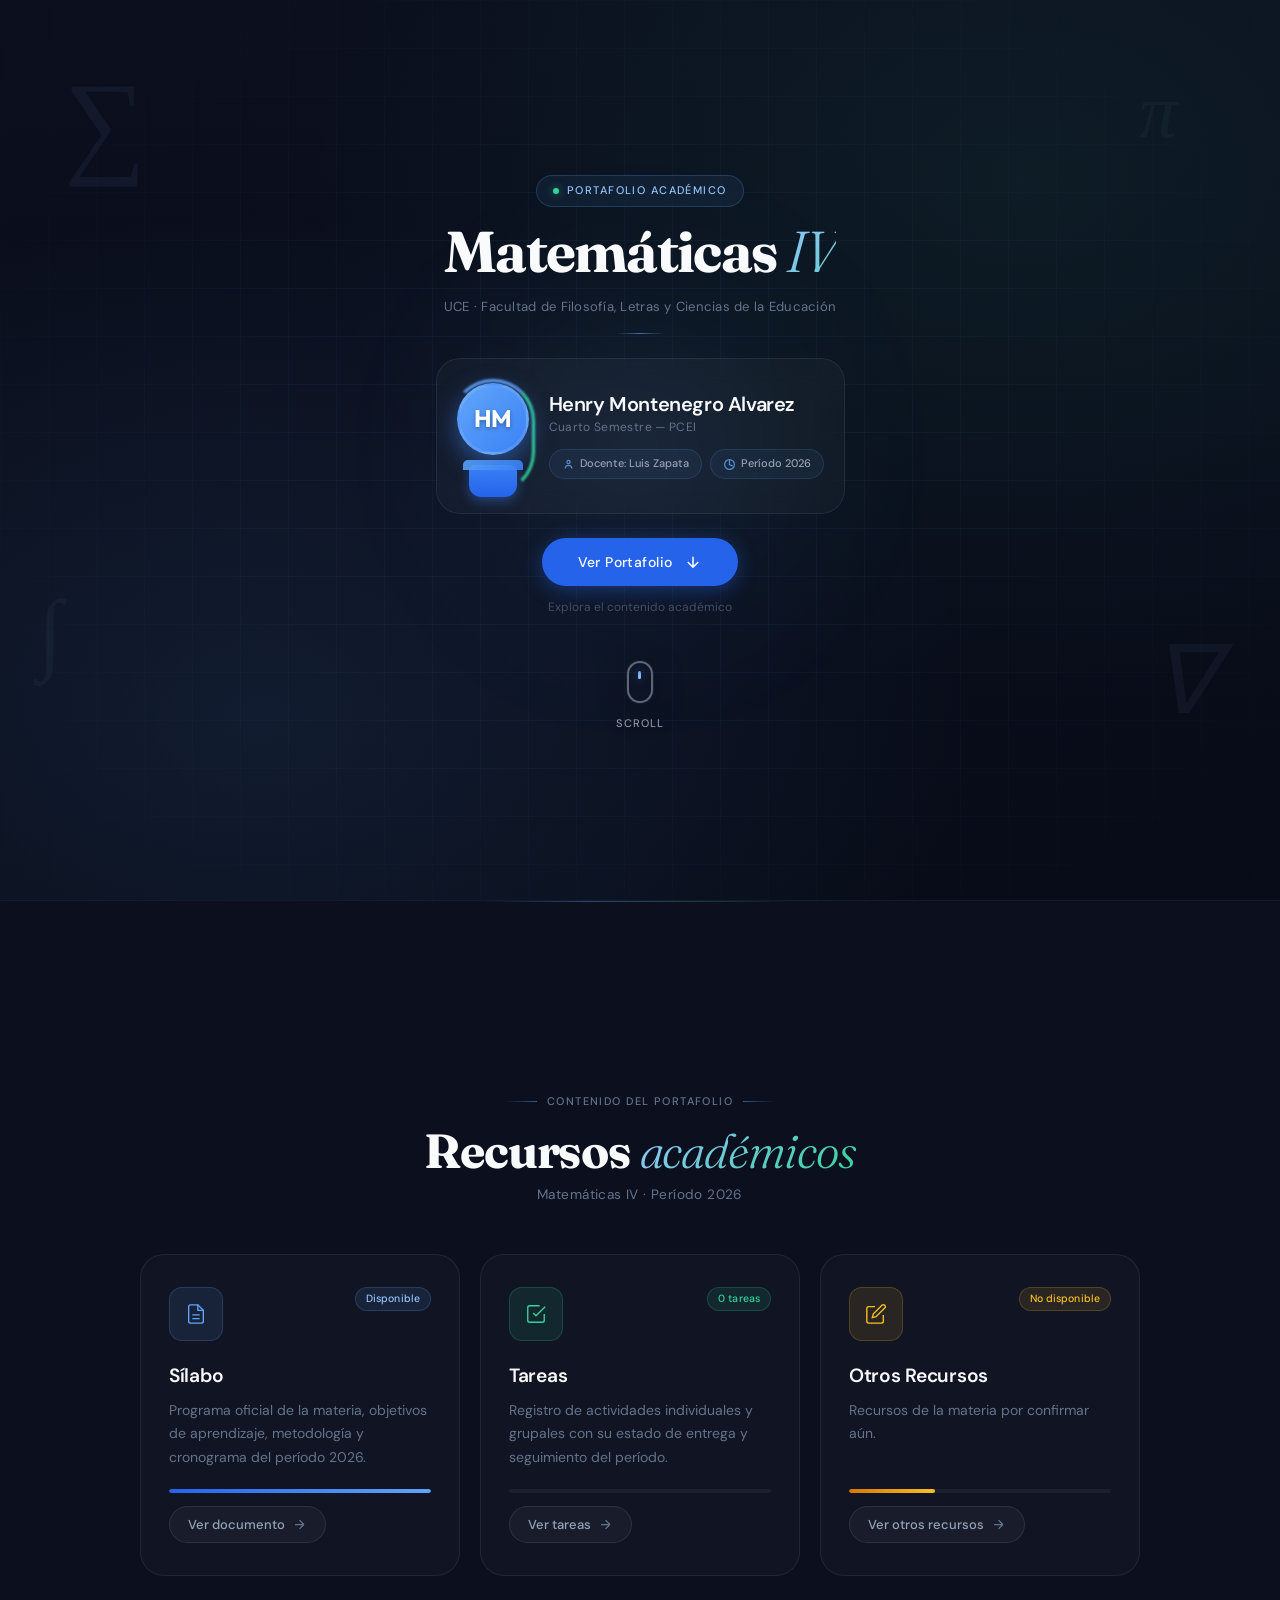
==== commit f765ee25: "ok" ====
--- a/index.html
+++ b/index.html
@@ -1,28 +1,26 @@
 <!DOCTYPE html>
 <html lang="es">
-
 <head>
     <meta charset="UTF-8">
     <meta name="viewport" content="width=device-width, initial-scale=1.0">
-    <meta name="description"
-        content="Portafolio académico de Matemáticas IV - Henry Montenegro. Computer Science 2026-I.">
+    <meta name="description" content="Portafolio académico de Matemáticas IV - Henry Montenegro. Computer Science 2026-I.">
     <meta name="theme-color" content="#0b0f1e">
     <title>Portafolio de Matemáticas | Henry Montenegro</title>
 
     <link rel="preconnect" href="https://fonts.googleapis.com">
     <link rel="preconnect" href="https://fonts.gstatic.com" crossorigin>
-    <link
-        href="https://fonts.googleapis.com/css2?family=DM+Sans:opsz,wght@9..40,400;9..40,500;9..40,600&family=Fraunces:ital,opsz,wght@0,9..144,700;1,9..144,300&family=Outfit:wght@700&display=swap"
-        rel="stylesheet">
+    <link href="https://fonts.googleapis.com/css2?family=DM+Sans:opsz,wght@9..40,400;9..40,500;9..40,600&family=Fraunces:ital,opsz,wght@0,9..144,700;1,9..144,300&family=Outfit:wght@700&display=swap" rel="stylesheet">
 
     <link rel="stylesheet" href="css/global.css">
     <link rel="stylesheet" href="css/portada.css">
     <link rel="stylesheet" href="css/contenido.css">
     <link rel="stylesheet" href="css/modales.css">
-
 </head>
 
 <body>
+    <!-- ═══════════════════════════════════════════════════════
+       PORTADA — Hero
+       ═══════════════════════════════════════════════════════ -->
     <main class="hero">
         <div class="math-symbols" aria-hidden="true">
             <span class="symbol-1">∑</span>
@@ -57,16 +55,14 @@
 
                     <ul class="profile-tags" role="list">
                         <li class="tag">
-                            <svg width="13" height="13" viewBox="0 0 16 16" fill="none" stroke="currentColor"
-                                stroke-width="1.5" aria-hidden="true">
+                            <svg width="13" height="13" viewBox="0 0 16 16" fill="none" stroke="currentColor" stroke-width="1.5" aria-hidden="true">
                                 <circle cx="8" cy="5" r="2" />
                                 <path d="M4 13C4 10.79 5.79 9 8 9C10.21 9 12 10.79 12 13" />
                             </svg>
                             <span>Docente: Luis Zapata</span>
                         </li>
                         <li class="tag">
-                            <svg width="13" height="13" viewBox="0 0 16 16" fill="none" stroke="currentColor"
-                                stroke-width="1.5" aria-hidden="true">
+                            <svg width="13" height="13" viewBox="0 0 16 16" fill="none" stroke="currentColor" stroke-width="1.5" aria-hidden="true">
                                 <path d="M8 2V8L12 10" />
                                 <circle cx="8" cy="8" r="6" />
                             </svg>
@@ -80,14 +76,12 @@
         <nav class="hero-cta" aria-label="Navegación principal">
             <a href="#contenido" class="btn-cta">
                 <span>Ver Portafolio</span>
-                <svg width="18" height="18" viewBox="0 0 24 24" fill="none" stroke="currentColor" stroke-width="2"
-                    aria-hidden="true">
+                <svg width="18" height="18" viewBox="0 0 24 24" fill="none" stroke="currentColor" stroke-width="2" aria-hidden="true">
                     <path d="M12 5v14M5 12l7 7 7-7" />
                 </svg>
             </a>
             <p class="cta-hint">Explora el contenido académico</p>
 
-            <!-- ✅ INDICADOR DE SCROLL ELEGANTE -->
             <div class="scroll-indicator" aria-hidden="true">
                 <div class="scroll-mouse">
                     <span class="scroll-wheel"></span>
@@ -105,9 +99,8 @@
         </div>
     </main>
 
-
-    <!-- ═══════════════════════════════════════════════════════
-       SECCIÓN CONTENIDO
+    <!-- ═══════════════════════════════════════════════════════
+       SECCIÓN CONTENIDO — Cards
        ═══════════════════════════════════════════════════════ -->
     <section class="content-section" aria-label="Contenido del portafolio" id="contenido">
         <header class="cs-header">
@@ -120,15 +113,14 @@
             <p class="cs-subtitle">Matemáticas IV · Período 2026</p>
         </header>
 
-        <div class="cs-grid" role="list">
-
-            <!-- CARD: Sílabo -->
-            <article class="cs-card cs-card--blue" role="listitem">
+        <div class="cs-grid">
+
+            <!-- Card: Sílabo -->
+            <article class="cs-card cs-card--blue">
                 <div class="cs-card-inner">
                     <div class="cs-card-top">
                         <div class="cs-icon cs-icon--blue" aria-hidden="true">
-                            <svg width="22" height="22" viewBox="0 0 24 24" fill="none" stroke="currentColor"
-                                stroke-width="1.5">
+                            <svg width="22" height="22" viewBox="0 0 24 24" fill="none" stroke="currentColor" stroke-width="1.5">
                                 <path d="M14 2H6a2 2 0 0 0-2 2v16a2 2 0 0 0 2 2h12a2 2 0 0 0 2-2V8z" />
                                 <polyline points="14,2 14,8 20,8" />
                                 <line x1="16" y1="13" x2="8" y2="13" />
@@ -139,19 +131,15 @@
                     </div>
                     <div class="cs-card-body">
                         <h3 class="cs-card-title">Sílabo</h3>
-                        <p class="cs-card-desc">Programa oficial de la materia, objetivos de aprendizaje, metodología y
-                            cronograma del período 2026.</p>
+                        <p class="cs-card-desc">Programa oficial de la materia, objetivos de aprendizaje, metodología y cronograma del período 2026.</p>
                     </div>
                     <div class="cs-card-bottom">
-                        <div class="cs-progress" role="meter" aria-valuenow="100" aria-valuemin="0" aria-valuemax="100"
-                            aria-label="Progreso del sílabo">
+                        <div class="cs-progress" role="meter" aria-valuenow="100" aria-valuemin="0" aria-valuemax="100" aria-label="Progreso del sílabo">
                             <div class="cs-progress-fill cs-progress-fill--blue" style="width: 100%"></div>
                         </div>
-
                         <button class="cs-btn" data-modal="silabo" aria-haspopup="dialog" type="button">
                             <span>Ver documento</span>
-                            <svg width="15" height="15" viewBox="0 0 24 24" fill="none" stroke="currentColor"
-                                stroke-width="2" aria-hidden="true">
+                            <svg width="15" height="15" viewBox="0 0 24 24" fill="none" stroke="currentColor" stroke-width="2" aria-hidden="true">
                                 <path d="M5 12H19M19 12L12 5M19 12L12 19" />
                             </svg>
                         </button>
@@ -160,36 +148,29 @@
                 <div class="cs-card-orb" aria-hidden="true"></div>
             </article>
 
-            <!-- CARD: Tareas -->
-            <article class="cs-card cs-card--green" role="listitem">
+            <!-- Card: Tareas -->
+            <article class="cs-card cs-card--green">
                 <div class="cs-card-inner">
                     <div class="cs-card-top">
                         <div class="cs-icon cs-icon--green" aria-hidden="true">
-                            <svg width="22" height="22" viewBox="0 0 24 24" fill="none" stroke="currentColor"
-                                stroke-width="1.5">
+                            <svg width="22" height="22" viewBox="0 0 24 24" fill="none" stroke="currentColor" stroke-width="1.5">
                                 <path d="M9 11l3 3L22 4" />
                                 <path d="M21 12v7a2 2 0 0 1-2 2H5a2 2 0 0 1-2-2V5a2 2 0 0 1 2-2h11" />
                             </svg>
                         </div>
-                        <!-- ✅ SIN TEXTO ESTÁTICO - JS lo pondrá -->
-                        <span class="cs-badge cs-badge--green" data-tareas-badge></span>
+                        <span class="cs-badge cs-badge--green" data-tareas-badge>Cargando...</span>
                     </div>
                     <div class="cs-card-body">
                         <h3 class="cs-card-title">Tareas</h3>
-                        <p class="cs-card-desc">Registro de actividades individuales y grupales con su estado de entrega
-                            y seguimiento del período.</p>
+                        <p class="cs-card-desc">Registro de actividades individuales y grupales con su estado de entrega y seguimiento del período.</p>
                     </div>
                     <div class="cs-card-bottom">
-                        <!-- ✅ BARRA INICIAL EN 0% - JS la llenará -->
-                        <div class="cs-progress" role="meter" aria-valuenow="0" aria-valuemin="0" aria-valuemax="100"
-                            aria-label="Progreso de tareas">
-                            <div class="cs-progress-fill cs-progress-fill--green" data-tareas-progress
-                                style="width: 0%"></div>
+                        <div class="cs-progress" role="meter" aria-valuenow="0" aria-valuemin="0" aria-valuemax="100" aria-label="Progreso de tareas">
+                            <div class="cs-progress-fill cs-progress-fill--green" data-tareas-progress style="width: 0%"></div>
                         </div>
                         <button class="cs-btn" data-modal="tareas" aria-haspopup="dialog" type="button">
                             <span>Ver tareas</span>
-                            <svg width="15" height="15" viewBox="0 0 24 24" fill="none" stroke="currentColor"
-                                stroke-width="2" aria-hidden="true">
+                            <svg width="15" height="15" viewBox="0 0 24 24" fill="none" stroke="currentColor" stroke-width="2" aria-hidden="true">
                                 <path d="M5 12H19M19 12L12 5M19 12L12 19" />
                             </svg>
                         </button>
@@ -198,13 +179,12 @@
                 <div class="cs-card-orb" aria-hidden="true"></div>
             </article>
 
-            <!-- CARD: Evaluaciones -->
-            <article class="cs-card cs-card--amber" role="listitem">
+            <!-- Card: Otros Recursos -->
+            <article class="cs-card cs-card--amber">
                 <div class="cs-card-inner">
                     <div class="cs-card-top">
                         <div class="cs-icon cs-icon--amber" aria-hidden="true">
-                            <svg width="22" height="22" viewBox="0 0 24 24" fill="none" stroke="currentColor"
-                                stroke-width="1.5">
+                            <svg width="22" height="22" viewBox="0 0 24 24" fill="none" stroke="currentColor" stroke-width="1.5">
                                 <path d="M11 4H4a2 2 0 0 0-2 2v14a2 2 0 0 0 2 2h14a2 2 0 0 0 2-2v-7" />
                                 <path d="M18.5 2.5a2.121 2.121 0 0 1 3 3L12 15l-4 1 1-4 9.5-9.5z" />
                             </svg>
@@ -216,14 +196,12 @@
                         <p class="cs-card-desc">Recursos de la materia por confirmar aún.</p>
                     </div>
                     <div class="cs-card-bottom">
-                        <div class="cs-progress" role="meter" aria-valuenow="33" aria-valuemin="0" aria-valuemax="100"
-                            aria-label="Progreso de evaluaciones">
+                        <div class="cs-progress" role="meter" aria-valuenow="33" aria-valuemin="0" aria-valuemax="100" aria-label="Progreso de evaluaciones">
                             <div class="cs-progress-fill cs-progress-fill--amber" style="width: 33%"></div>
                         </div>
                         <button class="cs-btn" data-modal="evaluaciones" aria-haspopup="dialog" type="button">
                             <span>Ver otros recursos</span>
-                            <svg width="15" height="15" viewBox="0 0 24 24" fill="none" stroke="currentColor"
-                                stroke-width="2" aria-hidden="true">
+                            <svg width="15" height="15" viewBox="0 0 24 24" fill="none" stroke="currentColor" stroke-width="2" aria-hidden="true">
                                 <path d="M5 12H19M19 12L12 5M19 12L12 19" />
                             </svg>
                         </button>
@@ -235,18 +213,14 @@
         </div>
     </section>
 
-
-    <!-- ═══════════════════════════════════════════════════════
-       MODAL: SÍLABO — PDF Viewer
-       ═══════════════════════════════════════════════════════ -->
-    <div class="modal-overlay" id="modal-silabo" role="dialog" aria-modal="true" aria-label="Sílabo"
-        data-modal-id="silabo">
+    <!-- ═══════════════════════════════════════════════════════
+       MODAL: SÍLABO
+       ═══════════════════════════════════════════════════════ -->
+    <div class="modal-overlay" id="modal-silabo" role="dialog" aria-modal="true" aria-label="Sílabo" data-modal-id="silabo">
         <div class="modal-box" tabindex="-1" role="document">
-
             <div class="modal-header">
                 <div class="modal-header-icon modal-header-icon--blue" aria-hidden="true">
-                    <svg width="18" height="18" viewBox="0 0 24 24" fill="none" stroke="currentColor"
-                        stroke-width="1.5">
+                    <svg width="18" height="18" viewBox="0 0 24 24" fill="none" stroke="currentColor" stroke-width="1.5">
                         <path d="M14 2H6a2 2 0 0 0-2 2v16a2 2 0 0 0 2 2h12a2 2 0 0 0 2-2V8z" />
                         <polyline points="14,2 14,8 20,8" />
                         <line x1="16" y1="13" x2="8" y2="13" />
@@ -254,84 +228,64 @@
                     </svg>
                 </div>
                 <div class="modal-title-wrap">
-
                     <div class="modal-title">Sílabo — Matemáticas IV</div>
                     <div class="modal-subtitle">Período 2026 · PCEI: Cuarto Semestre</div>
                 </div>
                 <button class="modal-close" data-close="silabo" aria-label="Cerrar modal" type="button">
-                    <svg width="15" height="15" viewBox="0 0 24 24" fill="none" stroke="currentColor" stroke-width="2"
-                        aria-hidden="true">
+                    <svg width="15" height="15" viewBox="0 0 24 24" fill="none" stroke="currentColor" stroke-width="2" aria-hidden="true">
                         <line x1="18" y1="6" x2="6" y2="18" />
                         <line x1="6" y1="6" x2="18" y2="18" />
                     </svg>
                 </button>
             </div>
-
             <div class="modal-body" id="silabo-modal-body">
-                <iframe src="https://drive.google.com/file/d/1w0Nd4vsftWvUw5GlPORKxw0OVSemO37b/preview"
-                    class="pdf-iframe" title="Sílabo Matemáticas IV" allowfullscreen loading="lazy">
-                </iframe>
-
-            </div><!-- /#silabo-modal-body -->
+                <iframe src="https://drive.google.com/file/d/1w0Nd4vsftWvUw5GlPORKxw0OVSemO37b/preview" class="pdf-iframe" title="Sílabo Matemáticas IV" allowfullscreen loading="lazy"></iframe>
+            </div>
         </div>
     </div>
 
-
-    <!-- ═══════════════════════════════════════════════════════
-       MODAL: TAREAS — Fullscreen con filtros
-       ═══════════════════════════════════════════════════════ -->
-    <div class="modal-overlay" id="modal-tareas" role="dialog" aria-modal="true" aria-label="Tareas"
-        data-modal-id="tareas">
+    <!-- ═══════════════════════════════════════════════════════
+       MODAL: TAREAS
+       ═══════════════════════════════════════════════════════ -->
+    <div class="modal-overlay" id="modal-tareas" role="dialog" aria-modal="true" aria-label="Tareas" data-modal-id="tareas">
         <div class="modal-box modal-box--fullscreen" tabindex="-1" role="document">
-
             <div class="modal-header modal-header--with-filters">
                 <div class="modal-header-icon modal-header-icon--green" aria-hidden="true">
-                    <svg width="18" height="18" viewBox="0 0 24 24" fill="none" stroke="currentColor"
-                        stroke-width="1.5">
+                    <svg width="18" height="18" viewBox="0 0 24 24" fill="none" stroke="currentColor" stroke-width="1.5">
                         <path d="M9 11l3 3L22 4" />
                         <path d="M21 12v7a2 2 0 0 1-2 2H5a2 2 0 0 1-2-2V5a2 2 0 0 1 2-2h11" />
                     </svg>
                 </div>
                 <div class="modal-title-wrap">
                     <div class="modal-title">Tareas — Matemáticas IV</div>
-                    <!-- ✅ SIN TEXTO ESTÁTICO - JS lo pondrá -->
                     <div class="modal-subtitle" data-tareas-subtitle></div>
                 </div>
                 <div class="filter-bar" role="tablist" aria-label="Filtrar tareas">
-                    <button class="filter-tab active" role="tab" aria-selected="true" data-filter="todas"
-                        type="button">Todas</button>
-                    <button class="filter-tab" role="tab" aria-selected="false" data-filter="individual"
-                        type="button">Individuales</button>
-                    <button class="filter-tab" role="tab" aria-selected="false" data-filter="grupal"
-                        type="button">Grupales</button>
+                    <button class="filter-tab active" role="tab" aria-selected="true" data-filter="todas" type="button">Todas</button>
+                    <button class="filter-tab" role="tab" aria-selected="false" data-filter="individual" type="button">Individuales</button>
+                    <button class="filter-tab" role="tab" aria-selected="false" data-filter="grupal" type="button">Grupales</button>
                 </div>
                 <button class="modal-close" data-close="tareas" aria-label="Cerrar modal" type="button">
-                    <svg width="15" height="15" viewBox="0 0 24 24" fill="none" stroke="currentColor" stroke-width="2"
-                        aria-hidden="true">
+                    <svg width="15" height="15" viewBox="0 0 24 24" fill="none" stroke="currentColor" stroke-width="2" aria-hidden="true">
                         <line x1="18" y1="6" x2="6" y2="18" />
                         <line x1="6" y1="6" x2="18" y2="18" />
                     </svg>
                 </button>
             </div>
-
             <div class="modal-body">
                 <ul class="gallery-grid" id="tareas-gallery" role="list" aria-live="polite"></ul>
             </div>
-
         </div>
     </div>
 
     <!-- ═══════════════════════════════════════════════════════
-     MODAL: EVALUACIONES
-     ═══════════════════════════════════════════════════════ -->
-    <div class="modal-overlay" id="modal-evaluaciones" role="dialog" aria-modal="true" aria-label="Evaluaciones"
-        data-modal-id="evaluaciones">
+       MODAL: EVALUACIONES
+       ═══════════════════════════════════════════════════════ -->
+    <div class="modal-overlay" id="modal-evaluaciones" role="dialog" aria-modal="true" aria-label="Evaluaciones" data-modal-id="evaluaciones">
         <div class="modal-box modal-box--wide" tabindex="-1" role="document">
-
             <div class="modal-header">
                 <div class="modal-header-icon modal-header-icon--amber" aria-hidden="true">
-                    <svg width="18" height="18" viewBox="0 0 24 24" fill="none" stroke="currentColor"
-                        stroke-width="1.5">
+                    <svg width="18" height="18" viewBox="0 0 24 24" fill="none" stroke="currentColor" stroke-width="1.5">
                         <path d="M11 4H4a2 2 0 0 0-2 2v14a2 2 0 0 0 2 2h14a2 2 0 0 0 2-2v-7" />
                         <path d="M18.5 2.5a2.121 2.121 0 0 1 3 3L12 15l-4 1 1-4 9.5-9.5z" />
                     </svg>
@@ -341,19 +295,16 @@
                     <div class="modal-subtitle">No disponible</div>
                 </div>
                 <button class="modal-close" data-close="evaluaciones" aria-label="Cerrar modal" type="button">
-                    <svg width="15" height="15" viewBox="0 0 24 24" fill="none" stroke="currentColor" stroke-width="2"
-                        aria-hidden="true">
+                    <svg width="15" height="15" viewBox="0 0 24 24" fill="none" stroke="currentColor" stroke-width="2" aria-hidden="true">
                         <line x1="18" y1="6" x2="6" y2="18" />
                         <line x1="6" y1="6" x2="18" y2="18" />
                     </svg>
                 </button>
             </div>
-
             <div class="modal-body">
                 <div class="gallery-empty">
                     <div class="gallery-empty__icon" aria-hidden="true">
-                        <svg width="28" height="28" viewBox="0 0 24 24" fill="none" stroke="currentColor"
-                            stroke-width="1.5">
+                        <svg width="28" height="28" viewBox="0 0 24 24" fill="none" stroke="currentColor" stroke-width="1.5">
                             <rect x="3" y="4" width="18" height="18" rx="2" ry="2" />
                             <line x1="16" y1="2" x2="16" y2="6" />
                             <line x1="8" y1="2" x2="8" y2="6" />
@@ -363,21 +314,20 @@
                         </svg>
                     </div>
                     <p class="gallery-empty__title">Próximamente</p>
-                    <p class="gallery-empty__desc">No hay información disponible por el momento. Estamos trabajando en
-                        ello.</p>
-                </div>
-            </div>
-
+                    <p class="gallery-empty__desc">No hay información disponible por el momento. Estamos trabajando en ello.</p>
+                </div>
+            </div>
         </div>
     </div>
 
+    <!-- Script principal -->
     <script type="module" src="js/app.js"></script>
 
+    <!-- Botón volver arriba -->
     <button id="btn-volver-arriba" class="btn-volver-arriba" aria-label="Volver al inicio" type="button" title="Ir arriba">
         <svg width="20" height="20" viewBox="0 0 24 24" fill="none" stroke="currentColor" stroke-width="2" aria-hidden="true">
             <path d="M12 19V5M5 12l7-7 7 7"/>
         </svg>
     </button>
 </body>
-
 </html>
--- a/css/global.css
+++ b/css/global.css
@@ -1,11 +1,15 @@
 /* ============================================
-   VARIABLES GLOBALES - SISTEMA DE DISEÑO
+   GLOBAL.CSS — Variables, reset, utilidades, keyframes base
    ============================================ */
+
+/* ── 01. VARIABLES ────────────────────────────────────────── */
 :root {
+  /* Colores base */
   --color-bg: #0b0f1e;
   --color-bg-elevated: #111827;
   --color-surface: #1e293b;
 
+  /* Primarios */
   --color-primary-50: #eff6ff;
   --color-primary-100: #dbeafe;
   --color-primary-300: #93c5fd;
@@ -16,21 +20,26 @@
   --color-primary-light: #93c5fd;
   --color-primary-dark: #2563eb;
 
+  /* Acento */
   --color-accent: #34d399;
   --color-accent-hover: #10b981;
 
+  /* Texto */
   --color-text-primary: #f8fafc;
   --color-text-secondary: #94a3b8;
   --color-text-muted: #64748b;
   --color-text-disabled: #475569;
 
+  /* Bordes */
   --color-border-subtle: rgba(148, 163, 184, 0.1);
   --color-border-hover: rgba(96, 165, 250, 0.3);
 
+  /* Tipografía */
   --font-sans: 'DM Sans', system-ui, -apple-system, BlinkMacSystemFont, sans-serif;
   --font-display: 'Fraunces', 'Georgia', serif;
   --font-mono: 'JetBrains Mono', 'Fira Code', monospace;
 
+  /* Tamaños de texto */
   --text-xs: 0.75rem;
   --text-sm: 0.875rem;
   --text-base: 1rem;
@@ -40,6 +49,7 @@
   --text-3xl: 1.875rem;
   --text-4xl: 2.25rem;
 
+  /* Espaciado */
   --space-1: 0.25rem;
   --space-2: 0.5rem;
   --space-3: 0.75rem;
@@ -53,26 +63,31 @@
   --space-20: 5rem;
   --space-24: 6rem;
 
+  /* Bordes */
   --radius-sm: 0.375rem;
   --radius-md: 0.75rem;
   --radius-lg: 1rem;
   --radius-xl: 1.5rem;
   --radius-full: 9999px;
 
+  /* Sombras */
   --shadow-sm: 0 1px 2px 0 rgb(0 0 0 / 0.05);
   --shadow-md: 0 4px 6px -1px rgb(0 0 0 / 0.1), 0 2px 4px -2px rgb(0 0 0 / 0.1);
   --shadow-lg: 0 10px 15px -3px rgb(0 0 0 / 0.1), 0 4px 6px -4px rgb(0 0 0 / 0.1);
   --shadow-glow: 0 0 20px rgba(96, 165, 250, 0.15);
 
+  /* Transiciones */
   --ease-out: cubic-bezier(0.4, 0, 0.2, 1);
   --ease-in-out: cubic-bezier(0.4, 0, 0.2, 1);
   --ease-spring: cubic-bezier(0.34, 1.56, 0.64, 1);
+  --ease-modal: cubic-bezier(0.16, 1, 0.3, 1);
 
   --transition-fast: 150ms var(--ease-out);
   --transition-base: 300ms var(--ease-out);
   --transition-slow: 500ms var(--ease-out);
   --transition-bounce: 400ms var(--ease-spring);
 
+  /* Z-index */
   --z-base: 0;
   --z-dropdown: 100;
   --z-sticky: 200;
@@ -80,11 +95,11 @@
   --z-modal: 400;
   --z-toast: 500;
 
+  /* Modal */
   --modal-glow: rgba(96, 165, 250, 0.08);
-  --modal-transition-duration: 350ms;
-  --modal-transition-ease: cubic-bezier(0.16, 1, 0.3, 1);
 }
 
+/* ── 02. RESET ──────────────────────────────────────────── */
 *,
 *::before,
 *::after {
@@ -110,6 +125,7 @@
   overflow-x: hidden;
 }
 
+/* ── 03. UTILIDADES ─────────────────────────────────────── */
 .sr-only {
   position: absolute;
   width: 1px;
@@ -122,6 +138,7 @@
   border-width: 0;
 }
 
+/* ── 04. KEYFRAMES BASE ─────────────────────────────────── */
 @keyframes fade-in-up {
   from { opacity: 0; transform: translateY(2rem); }
   to { opacity: 1; transform: translateY(0); }
@@ -152,15 +169,12 @@
   50% { box-shadow: 0 0 20px var(--color-primary-400), 0 0 40px var(--color-primary-500); }
 }
 
-@media (prefers-reduced-motion: reduce) {
-  *, *::before, *::after {
-    animation-duration: 0.01ms !important;
-    animation-iteration-count: 1 !important;
-    transition-duration: 0.01ms !important;
-    scroll-behavior: auto !important;
-  }
+@keyframes spin {
+  from { transform: rotate(0deg); }
+  to { transform: rotate(360deg); }
 }
 
+/* ── 05. SELECCIÓN Y SCROLLBAR ──────────────────────────── */
 ::selection {
   background-color: var(--color-primary-400);
   color: var(--color-bg);
@@ -169,4 +183,14 @@
 ::-webkit-scrollbar { width: 8px; height: 8px; }
 ::-webkit-scrollbar-track { background: var(--color-bg-elevated); }
 ::-webkit-scrollbar-thumb { background: var(--color-surface); border-radius: var(--radius-full); }
-::-webkit-scrollbar-thumb:hover { background: var(--color-text-muted); }+::-webkit-scrollbar-thumb:hover { background: var(--color-text-muted); }
+
+/* ── 06. REDUCED MOTION GLOBAL ──────────────────────────── */
+@media (prefers-reduced-motion: reduce) {
+  *, *::before, *::after {
+    animation-duration: 0.01ms !important;
+    animation-iteration-count: 1 !important;
+    transition-duration: 0.01ms !important;
+    scroll-behavior: auto !important;
+  }
+}
--- a/css/portada.css
+++ b/css/portada.css
@@ -1,141 +1,126 @@
 /* ============================================================
-   PORTADA — Henry Montenegro
-   Archivo: css/portada.css
+   PORTADA — Hero, perfil, CTA, scroll indicator
    ============================================================ */
 
-
-/* ============================================================
-   01. HERO LAYOUT & FONDOS BASE
-   ============================================================ */
-
+/* ── 01. HERO LAYOUT ─────────────────────────────────────── */
 .hero {
-    position: relative;
-    display: flex;
-    flex-direction: column;
-    align-items: center;
-    justify-content: center;
-    min-height: 100dvh;
-    width: 100%;
-    padding: var(--space-6) var(--space-4);
-    overflow: hidden;
-    isolation: isolate;
-    background: 
-        radial-gradient(ellipse at 20% 80%, rgba(96, 165, 250, 0.10) 0%, transparent 50%),
-        radial-gradient(ellipse at 80% 20%, rgba(52, 211, 153, 0.07) 0%, transparent 50%),
-        linear-gradient(180deg, var(--color-bg) 0%, #080c18 100%);
-}
-
-/* Grid de fondo */
+  position: relative;
+  display: flex;
+  flex-direction: column;
+  align-items: center;
+  justify-content: center;
+  min-height: 100dvh;
+  width: 100%;
+  padding: var(--space-6) var(--space-4);
+  overflow: hidden;
+  isolation: isolate;
+  background: 
+    radial-gradient(ellipse at 20% 80%, rgba(96, 165, 250, 0.10) 0%, transparent 50%),
+    radial-gradient(ellipse at 80% 20%, rgba(52, 211, 153, 0.07) 0%, transparent 50%),
+    linear-gradient(180deg, var(--color-bg) 0%, #080c18 100%);
+}
+
 .hero::before {
-    content: '';
-    position: absolute;
-    inset: 0;
-    z-index: -1;
-    background-image:
-        linear-gradient(rgba(96, 165, 250, 0.05) 1px, transparent 1px),
-        linear-gradient(90deg, rgba(96, 165, 250, 0.05) 1px, transparent 1px);
-    background-size: 48px 48px;
-    mask-image: radial-gradient(ellipse 65% 75% at 50% 50%, black 30%, transparent 100%);
-    -webkit-mask-image: radial-gradient(ellipse 65% 75% at 50% 50%, black 30%, transparent 100%);
-    animation: grid-drift 30s linear infinite;
-    pointer-events: none;
-}
-
-/* Orb central */
+  content: '';
+  position: absolute;
+  inset: 0;
+  z-index: -1;
+  background-image:
+    linear-gradient(rgba(96, 165, 250, 0.05) 1px, transparent 1px),
+    linear-gradient(90deg, rgba(96, 165, 250, 0.05) 1px, transparent 1px);
+  background-size: 48px 48px;
+  mask-image: radial-gradient(ellipse 65% 75% at 50% 50%, black 30%, transparent 100%);
+  -webkit-mask-image: radial-gradient(ellipse 65% 75% at 50% 50%, black 30%, transparent 100%);
+  animation: grid-drift 30s linear infinite;
+  pointer-events: none;
+}
+
 .hero::after {
-    content: '';
-    position: absolute;
-    top: 50%;
-    left: 50%;
-    z-index: -1;
-    width: min(600px, 90vw);
-    height: min(600px, 90vw);
-    background: radial-gradient(circle, rgba(96, 165, 250, 0.08) 0%, rgba(96, 165, 250, 0.02) 40%, transparent 70%);
-    transform: translate(-50%, -50%);
-    filter: blur(2px);
-    animation: orb-pulse 12s ease-in-out infinite;
-    pointer-events: none;
-}
-
-
-/* ============================================================
-   02. SÍMBOLOS MATEMÁTICOS
-   ============================================================ */
-
+  content: '';
+  position: absolute;
+  top: 50%;
+  left: 50%;
+  z-index: -1;
+  width: min(600px, 90vw);
+  height: min(600px, 90vw);
+  background: radial-gradient(circle, rgba(96, 165, 250, 0.08) 0%, rgba(96, 165, 250, 0.02) 40%, transparent 70%);
+  transform: translate(-50%, -50%);
+  filter: blur(2px);
+  animation: orb-pulse 12s ease-in-out infinite;
+  pointer-events: none;
+}
+
+/* ── 02. SÍMBOLOS MATEMÁTICOS ───────────────────────────── */
 .math-symbols {
-    position: absolute;
-    inset: 0;
-    z-index: -1;
-    pointer-events: none;
-    user-select: none;
+  position: absolute;
+  inset: 0;
+  z-index: -1;
+  pointer-events: none;
+  user-select: none;
 }
 
 .math-symbols span {
-    position: absolute;
-    font-family: var(--font-display);
-    font-weight: 300;
-    font-style: italic;
-    line-height: 1;
-    color: var(--color-primary-300);
-    will-change: transform;
-    animation: 
-        symbol-float var(--float-duration) ease-in-out var(--float-delay) infinite,
-        symbol-rotate var(--rotate-duration) linear infinite var(--rotate-direction);
+  position: absolute;
+  font-family: var(--font-display);
+  font-weight: 300;
+  font-style: italic;
+  line-height: 1;
+  color: var(--color-primary-300);
+  will-change: transform;
+  animation: 
+    symbol-float var(--float-duration) ease-in-out var(--float-delay) infinite,
+    symbol-rotate var(--rotate-duration) linear infinite var(--rotate-direction);
 }
 
 .symbol-1 { 
-    --float-duration: 22s; --float-delay: 0s;
-    --rotate-duration: 60s; --rotate-direction: normal;
-    top: 7%; left: 5%; 
-    font-size: clamp(5rem, 9vw, 9rem);
-    opacity: 0.055;
+  --float-duration: 22s; --float-delay: 0s;
+  --rotate-duration: 60s; --rotate-direction: normal;
+  top: 7%; left: 5%; 
+  font-size: clamp(5rem, 9vw, 9rem);
+  opacity: 0.055;
 }
 
 .symbol-2 { 
-    --float-duration: 18s; --float-delay: 2s;
-    --rotate-duration: 50s; --rotate-direction: reverse;
-    top: 65%; left: 3%; 
-    font-size: clamp(4rem, 7vw, 7rem);
-    opacity: 0.045;
+  --float-duration: 18s; --float-delay: 2s;
+  --rotate-duration: 50s; --rotate-direction: reverse;
+  top: 65%; left: 3%; 
+  font-size: clamp(4rem, 7vw, 7rem);
+  opacity: 0.045;
 }
 
 .symbol-3 { 
-    --float-duration: 25s; --float-delay: 4s;
-    --rotate-duration: 70s; --rotate-direction: normal;
-    top: 70%; right: 5%; 
-    font-size: clamp(4.5rem, 7.5vw, 7.5rem);
-    opacity: 0.05;
+  --float-duration: 25s; --float-delay: 4s;
+  --rotate-duration: 70s; --rotate-direction: normal;
+  top: 70%; right: 5%; 
+  font-size: clamp(4.5rem, 7.5vw, 7.5rem);
+  opacity: 0.05;
 }
 
 .symbol-4 { 
-    --float-duration: 20s; --float-delay: 1s;
-    --rotate-duration: 55s; --rotate-direction: reverse;
-    top: 8%; right: 8%; 
-    font-size: clamp(3.5rem, 6vw, 6rem);
-    opacity: 0.04;
-}
-
-
-/* ============================================================
-   03. PARTÍCULAS SUTILES
-   ============================================================ */
-
+  --float-duration: 20s; --float-delay: 1s;
+  --rotate-duration: 55s; --rotate-direction: reverse;
+  top: 8%; right: 8%; 
+  font-size: clamp(3.5rem, 6vw, 6rem);
+  opacity: 0.04;
+}
+
+/* ── 03. PARTÍCULAS ───────────────────────────────────────── */
 .hero-particles {
-    position: absolute;
-    inset: 0;
-    z-index: -1;
-    pointer-events: none;
-    overflow: hidden;
+  position: absolute;
+  inset: 0;
+  z-index: -1;
+  pointer-events: none;
+  overflow: hidden;
 }
 
 .hero-particle {
-    position: absolute;
-    width: 2px;
-    height: 2px;
-    background: var(--color-primary-300);
-    border-radius: var(--radius-full);
-    opacity: 0;
-    animation: particle-rise 15s ease-in-out infinite;
+  position: absolute;
+  width: 2px;
+  height: 2px;
+  background: var(--color-primary-300);
+  border-radius: var(--radius-full);
+  opacity: 0;
+  animation: particle-rise 15s ease-in-out infinite;
 }
 
 .hero-particle:nth-child(1) { --particle-top: 20%; --particle-left: 15%; animation-delay: 0s; }
@@ -145,639 +130,577 @@
 .hero-particle:nth-child(5) { --particle-top: 30%; --particle-left: 60%; animation-delay: 12s; }
 .hero-particle { top: var(--particle-top); left: var(--particle-left); }
 
-
-/* ============================================================
-   04. CONTENEDOR CENTRAL
-   ============================================================ */
-
+/* ── 04. CONTENEDOR CENTRAL ───────────────────────────────── */
 .hero-container {
-    position: relative;
-    z-index: 1;
-    display: flex;
+  position: relative;
+  z-index: 1;
+  display: flex;
+  flex-direction: column;
+  align-items: center;
+  gap: var(--space-3);
+  width: min(92%, 680px);
+  padding: var(--space-2) var(--space-4);
+  text-align: center;
+  overflow: visible;
+}
+
+/* ── 05. BADGE ────────────────────────────────────────────── */
+.hero-badge {
+  display: inline-flex;
+  align-items: center;
+  gap: var(--space-2);
+  padding: 6px var(--space-4);
+  font-family: var(--font-sans);
+  font-size: 11px;
+  font-weight: 500;
+  letter-spacing: 0.13em;
+  text-transform: uppercase;
+  color: var(--color-primary-300);
+  background: rgba(96, 165, 250, 0.08);
+  border: 0.5px solid rgba(96, 165, 250, 0.22);
+  border-radius: var(--radius-full);
+  backdrop-filter: blur(8px);
+  -webkit-backdrop-filter: blur(8px);
+  animation: badge-entrance 0.8s var(--ease-out) both;
+}
+
+.hero-badge::before {
+  content: '';
+  width: 6px;
+  height: 6px;
+  flex-shrink: 0;
+  background: var(--color-accent);
+  border-radius: var(--radius-full);
+  box-shadow: 0 0 8px rgba(52, 211, 153, 0.6);
+  animation: pulse-glow 2.5s ease-in-out infinite;
+}
+
+/* ── 06. TÍTULO ───────────────────────────────────────────── */
+.hero-header {
+  display: flex;
+  flex-direction: column;
+  align-items: center;
+  gap: var(--space-3);
+  text-align: center;
+  width: 100%;
+  overflow: visible;
+}
+
+.hero-title {
+  margin: 0;
+  font-family: var(--font-display);
+  font-size: clamp(2rem, 4.5vw, 3.8rem);
+  font-weight: 700;
+  line-height: 1.15;
+  letter-spacing: -0.03em;
+  color: var(--color-text-primary);
+  text-align: center;
+  white-space: normal;
+  width: 100%;
+  animation: title-reveal 1s var(--ease-out) 0.15s both;
+}
+
+.hero-title em {
+  font-style: italic;
+  font-weight: 300;
+  background: linear-gradient(135deg, var(--color-primary-300) 0%, var(--color-accent) 100%);
+  background-size: 200% 200%;
+  -webkit-background-clip: text;
+  -webkit-text-fill-color: transparent;
+  background-clip: text;
+  animation: gradient-flow 6s ease infinite;
+  display: inline;
+}
+
+/* ── 07. SUBTÍTULO Y SEPARADOR ───────────────────────────── */
+.hero-subtitle {
+  margin: 0;
+  max-width: 560px;
+  font-family: var(--font-sans);
+  font-size: 0.82rem;
+  font-weight: 400;
+  line-height: 1.5;
+  color: var(--color-text-muted);
+  letter-spacing: 0.02em;
+  white-space: normal;
+  animation: fade-in-up 0.8s var(--ease-out) 0.3s both;
+}
+
+.hero-divider {
+  width: 48px;
+  height: 1px;
+  margin: var(--space-1) 0;
+  background: linear-gradient(90deg, transparent, rgba(96, 165, 250, 0.6), transparent);
+  border: none;
+  border-radius: 2px;
+  animation: 
+    divider-expand 0.8s var(--ease-out) 0.45s both,
+    divider-glow 4s ease-in-out 2s infinite;
+}
+
+/* ── 08. PERFIL ───────────────────────────────────────────── */
+.profile-minimal {
+  position: relative;
+  z-index: 1;
+  display: flex;
+  align-items: center;
+  gap: var(--space-5);
+  width: auto;
+  max-width: 460px;
+  margin: var(--space-2) auto var(--space-4);
+  padding: var(--space-4) var(--space-5);
+  text-align: left;
+  background: rgba(255, 255, 255, 0.03);
+  border: 0.5px solid rgba(148, 163, 184, 0.12);
+  border-radius: var(--radius-xl);
+  backdrop-filter: blur(12px);
+  -webkit-backdrop-filter: blur(12px);
+  animation: fade-in-up 0.8s var(--ease-out) 0.5s both;
+}
+
+.profile-avatar-wrapper {
+  display: flex;
+  align-items: center;
+  justify-content: center;
+  flex-shrink: 0;
+  margin: 0;
+}
+
+.profile-avatar-large {
+  position: relative;
+  display: flex;
+  flex-direction: column;
+  align-items: center;
+  justify-content: center;
+  gap: 10px;
+  z-index: 1;
+  padding-top: var(--space-2);
+}
+
+.avatar-head {
+  position: relative;
+  z-index: 2;
+  display: flex;
+  align-items: center;
+  justify-content: center;
+  width: 72px;
+  height: 72px;
+  background: linear-gradient(135deg, #60a5fa 0%, #3b82f6 100%);
+  border-radius: 50%;
+  border: 3px solid rgba(255, 255, 255, 0.1);
+  box-shadow: 0 8px 24px rgba(59, 130, 246, 0.5);
+}
+
+.avatar-initials {
+  font-family: 'Outfit', sans-serif;
+  font-size: 1.5rem;
+  font-weight: 700;
+  color: white;
+  letter-spacing: -1px;
+  text-shadow: 0 2px 4px rgba(0,0,0,0.3);
+  text-decoration: none;
+}
+
+.avatar-body {
+  position: relative;
+  width: 48px;
+  height: 32px;
+  background: linear-gradient(180deg, #3b82f6 0%, #2563eb 100%);
+  border-radius: 6px 6px 12px 12px;
+  box-shadow: 0 4px 12px rgba(59, 130, 246, 0.4);
+}
+
+.avatar-body::before {
+  content: '';
+  position: absolute;
+  top: -5px;
+  left: -6px;
+  right: -6px;
+  height: 10px;
+  background: linear-gradient(135deg, #60a5fa, #3b82f6);
+  border-radius: 5px 5px 0 0;
+  opacity: 0.9;
+}
+
+.avatar-glow-ring {
+  position: absolute;
+  top: 4px;
+  left: 50%;
+  z-index: 0;
+  width: 84px;
+  height: 115px;
+  border: 3px solid transparent;
+  border-top-color: #60a5fa;
+  border-right-color: #34d399;
+  border-radius: 42px;
+  transform: translateX(-50%);
+  filter: blur(1px);
+  pointer-events: none;
+  animation: ring-rotate 6s linear infinite;
+}
+
+.profile-avatar-large:hover .avatar-head {
+  transform: scale(1.05);
+  box-shadow: 0 12px 32px rgba(59, 130, 246, 0.7);
+  transition: all var(--transition-base);
+}
+
+.profile-avatar-large:hover .avatar-body {
+  transform: scale(1.03);
+  transition: all var(--transition-base);
+}
+
+.profile-data { flex: 1; min-width: 0; }
+
+.profile-full-name {
+  margin: 0 0 2px 0;
+  font-family: var(--font-sans);
+  font-size: var(--text-xl);
+  font-weight: 600;
+  line-height: 1.2;
+  letter-spacing: -0.02em;
+  color: var(--color-text-primary);
+}
+
+.profile-semester {
+  margin: 0 0 var(--space-3) 0;
+  font-family: var(--font-sans);
+  font-size: var(--text-xs);
+  font-weight: 400;
+  letter-spacing: 0.03em;
+  color: var(--color-text-muted);
+}
+
+.profile-tags {
+  display: flex;
+  flex-wrap: wrap;
+  gap: var(--space-2);
+  margin: 0;
+  padding: 0;
+  list-style: none;
+}
+
+.tag {
+  display: inline-flex;
+  align-items: center;
+  gap: 5px;
+  padding: 5px 12px;
+  font-family: var(--font-sans);
+  font-size: 11px;
+  font-weight: 500;
+  color: var(--color-text-secondary);
+  background: rgba(96, 165, 250, 0.06);
+  border: 0.5px solid rgba(96, 165, 250, 0.15);
+  border-radius: var(--radius-full);
+  cursor: default;
+  transition: all var(--transition-base);
+  animation: tag-enter 0.5s var(--ease-out) both;
+}
+
+.tag:nth-child(1) { animation-delay: 0.7s; }
+.tag:nth-child(2) { animation-delay: 0.85s; }
+
+.tag:hover {
+  color: var(--color-text-primary);
+  background: rgba(96, 165, 250, 0.12);
+  border-color: rgba(96, 165, 250, 0.35);
+  transform: translateY(-1px);
+}
+
+.tag svg {
+  flex-shrink: 0;
+  color: var(--color-primary-400);
+  opacity: 0.8;
+}
+
+/* ── 09. CTA ─────────────────────────────────────────────── */
+.hero-cta {
+  position: relative;
+  z-index: 1;
+  display: flex;
+  flex-direction: column;
+  align-items: center;
+  gap: var(--space-3);
+  animation: fade-in-up 0.8s var(--ease-out) 0.7s both;
+}
+
+.btn-cta {
+  position: relative;
+  display: inline-flex;
+  align-items: center;
+  justify-content: center;
+  gap: var(--space-3);
+  padding: 13px 36px;
+  overflow: hidden;
+  font-family: var(--font-sans);
+  font-size: var(--text-sm);
+  font-weight: 500;
+  letter-spacing: 0.03em;
+  color: white;
+  text-decoration: none;
+  background: var(--color-primary-600);
+  border: none;
+  border-radius: var(--radius-full);
+  cursor: pointer;
+  transition: all var(--transition-base);
+  box-shadow: 0 4px 20px rgba(37, 99, 235, 0.4);
+  animation: button-float 5s ease-in-out 0.8s infinite;
+}
+
+.btn-cta::before {
+  content: '';
+  position: absolute;
+  inset: 0;
+  background: linear-gradient(90deg, transparent, rgba(255, 255, 255, 0.2), transparent);
+  transform: translateX(-100%);
+  transition: transform 0.5s ease;
+}
+
+.btn-cta::after {
+  content: '';
+  position: absolute;
+  inset: -2px;
+  z-index: -1;
+  background: linear-gradient(135deg, var(--color-primary-400), var(--color-accent), var(--color-primary-500));
+  border-radius: var(--radius-full);
+  filter: blur(12px);
+  opacity: 0;
+  transition: opacity var(--transition-base);
+}
+
+.btn-cta:hover {
+  transform: translateY(-3px);
+  background: var(--color-primary-500);
+  box-shadow: 0 8px 28px rgba(59, 130, 246, 0.5);
+}
+
+.btn-cta:hover::before { transform: translateX(100%); }
+.btn-cta:hover::after { opacity: 0.4; }
+
+.btn-cta:active {
+  transform: translateY(-1px);
+  transition-duration: 0.1s;
+}
+
+.btn-cta svg {
+  flex-shrink: 0;
+  transition: transform var(--transition-base);
+}
+
+.btn-cta:hover svg { transform: translateX(5px); }
+
+.cta-hint {
+  margin: 0;
+  font-family: var(--font-sans);
+  font-size: var(--text-xs);
+  color: var(--color-text-muted);
+  opacity: 0.6;
+  animation: 
+    hint-fade 1s var(--ease-out) 1s both,
+    hint-pulse 4s ease-in-out 3s infinite;
+}
+
+/* ── 10. SCROLL INDICATOR ────────────────────────────────── */
+.scroll-indicator {
+  display: flex;
+  flex-direction: column;
+  align-items: center;
+  gap: var(--space-3);
+  margin-top: var(--space-8);
+  opacity: 0;
+  transform: translateY(12px);
+  animation: fade-in-up 800ms var(--ease-out) 400ms forwards;
+}
+
+.scroll-mouse {
+  width: 26px;
+  height: 42px;
+  border: 2px solid rgba(255, 255, 255, 0.35);
+  border-radius: 20px;
+  position: relative;
+  display: flex;
+  justify-content: center;
+  padding-top: 8px;
+  box-shadow: 
+    0 0 0 1px rgba(96, 165, 250, 0.08),
+    0 8px 32px rgba(0, 0, 0, 0.25);
+  transition: border-color var(--transition-base);
+}
+
+.scroll-indicator:hover .scroll-mouse {
+  border-color: rgba(96, 165, 250, 0.65);
+}
+
+.scroll-wheel {
+  width: 3px;
+  height: 8px;
+  background: linear-gradient(180deg, var(--color-primary-400), var(--color-primary-300));
+  border-radius: 2px;
+  display: block;
+  animation: scroll-wheel 2.2s ease-in-out infinite;
+  box-shadow: 0 0 12px rgba(96, 165, 250, 0.55);
+}
+
+.scroll-label {
+  font-family: var(--font-sans);
+  font-size: 11px;
+  font-weight: 500;
+  color: rgba(255, 255, 255, 0.55);
+  letter-spacing: 0.08em;
+  text-transform: uppercase;
+  animation: pulse-label 2.8s ease-in-out infinite;
+}
+
+.scroll-indicator:hover .scroll-wheel {
+  animation-duration: 1.6s;
+  background: linear-gradient(180deg, var(--color-primary-300), #fff);
+  box-shadow: 0 0 18px rgba(96, 165, 250, 0.85);
+}
+
+.scroll-indicator:hover .scroll-label {
+  color: var(--color-primary-300);
+}
+
+/* ── 11. KEYFRAMES LOCALES ───────────────────────────────── */
+@keyframes grid-drift {
+  from { transform: translate(0, 0); }
+  to { transform: translate(48px, 48px); }
+}
+
+@keyframes orb-pulse {
+  0%, 100% { opacity: 0.6; transform: translate(-50%, -50%) scale(1); }
+  50% { opacity: 1; transform: translate(-50%, -50%) scale(1.12); }
+}
+
+@keyframes symbol-float {
+  0%, 100% { transform: translateY(0) translateX(0); }
+  25% { transform: translateY(-18px) translateX(8px); }
+  50% { transform: translateY(-28px) translateX(-6px); }
+  75% { transform: translateY(-10px) translateX(-10px); }
+}
+
+@keyframes symbol-rotate {
+  from { transform: rotate(0deg); }
+  to { transform: rotate(360deg); }
+}
+
+@keyframes particle-rise {
+  0%, 100% { opacity: 0; transform: translateY(20px) scale(0.8); }
+  10%, 90% { opacity: 0.3; }
+  50% { opacity: 0.6; transform: translateY(-40px) scale(1.2); }
+}
+
+@keyframes badge-entrance {
+  from { opacity: 0; transform: translateY(-8px) scale(0.97); }
+  to { opacity: 1; transform: translateY(0) scale(1); }
+}
+
+@keyframes pulse-glow {
+  0%, 100% { box-shadow: 0 0 0 0 rgba(52, 211, 153, 0.5); }
+  50% { box-shadow: 0 0 0 6px rgba(52, 211, 153, 0); }
+}
+
+@keyframes title-reveal {
+  from { opacity: 0; transform: translateY(16px); filter: blur(3px); }
+  to { opacity: 1; transform: translateY(0); filter: blur(0); }
+}
+
+@keyframes gradient-flow {
+  0% { background-position: 0% 50%; }
+  50% { background-position: 100% 50%; }
+  100% { background-position: 0% 50%; }
+}
+
+@keyframes divider-expand {
+  from { width: 0; opacity: 0; }
+  to { width: 48px; opacity: 1; }
+}
+
+@keyframes divider-glow {
+  0%, 100% { opacity: 0.6; }
+  50% { opacity: 1; box-shadow: 0 0 10px rgba(96, 165, 250, 0.5); }
+}
+
+@keyframes ring-rotate {
+  from { transform: translateX(-50%) rotate(0deg); }
+  to { transform: translateX(-50%) rotate(360deg); }
+}
+
+@keyframes tag-enter {
+  from { opacity: 0; transform: translateY(8px); }
+  to { opacity: 1; transform: translateY(0); }
+}
+
+@keyframes button-float {
+  0%, 100% { transform: translateY(0); }
+  50% { transform: translateY(-3px); }
+}
+
+@keyframes hint-fade {
+  from { opacity: 0; }
+  to { opacity: 0.6; }
+}
+
+@keyframes hint-pulse {
+  0%, 100% { opacity: 0.6; }
+  50% { opacity: 0.9; }
+}
+
+@keyframes scroll-wheel {
+  0% { opacity: 1; transform: translateY(0) scale(1); }
+  50% { opacity: 0.6; transform: translateY(14px) scale(0.9); }
+  100% { opacity: 0; transform: translateY(24px) scale(0.7); }
+}
+
+@keyframes pulse-label {
+  0%, 100% { opacity: 0.55; }
+  50% { opacity: 0.85; }
+}
+
+/* ── 12. RESPONSIVE ──────────────────────────────────────── */
+@media (max-width: 640px) {
+  .hero { padding: var(--space-5) var(--space-3); }
+  .hero-container { gap: var(--space-3); }
+  .math-symbols span { opacity: 0.03; }
+  .hero-title { font-size: clamp(1.8rem, 7vw, 2.4rem); }
+  .hero-subtitle { font-size: 0.78rem; }
+
+  .profile-minimal {
     flex-direction: column;
     align-items: center;
-    gap: var(--space-3);
-    width: min(92%, 680px);
-    padding: var(--space-2) var(--space-4);
+    gap: var(--space-4);
     text-align: center;
-    overflow: visible;
-}
-
-
-/* ============================================================
-   05. BADGE SUPERIOR
-   ============================================================ */
-
-.hero-badge {
-    display: inline-flex;
-    align-items: center;
-    gap: var(--space-2);
-    padding: 6px var(--space-4);
-    font-family: var(--font-sans);
-    font-size: 11px;
-    font-weight: 500;
-    letter-spacing: 0.13em;
-    text-transform: uppercase;
-    color: var(--color-primary-300);
-    background: rgba(96, 165, 250, 0.08);
-    border: 0.5px solid rgba(96, 165, 250, 0.22);
-    border-radius: var(--radius-full);
-    backdrop-filter: blur(8px);
-    -webkit-backdrop-filter: blur(8px);
-    animation: badge-entrance 0.8s var(--ease-out) both;
-}
-
-.hero-badge::before {
-    content: '';
-    width: 6px;
-    height: 6px;
-    flex-shrink: 0;
-    background: var(--color-accent);
-    border-radius: var(--radius-full);
-    box-shadow: 0 0 8px rgba(52, 211, 153, 0.6);
-    animation: pulse-glow 2.5s ease-in-out infinite;
-}
-
-
-/* ============================================================
-   06. TÍTULO PRINCIPAL — FIX DEFINITIVO
-   ============================================================ */
-
-.hero-header {
-    display: flex;
-    flex-direction: column;
-    align-items: center;
-    gap: var(--space-3);
-    text-align: center;
+    padding: var(--space-4);
     width: 100%;
-    overflow: visible;
-}
-
-.hero-title {
-    margin: 0;
-    font-family: var(--font-display);
-    font-size: clamp(2rem, 4.5vw, 3.8rem);
-    font-weight: 700;
-    line-height: 1.15;
-    letter-spacing: -0.03em;
-    color: var(--color-text-primary);
-    text-align: center;
-    white-space: normal;
-    width: 100%;
-    animation: title-reveal 1s var(--ease-out) 0.15s both;
-}
-
-/* "IV" en itálica con gradiente */
-.hero-title em {
-    font-style: italic;
-    font-weight: 300;
-    background: linear-gradient(135deg, var(--color-primary-300) 0%, var(--color-accent) 100%);
-    background-size: 200% 200%;
-    -webkit-background-clip: text;
-    -webkit-text-fill-color: transparent;
-    background-clip: text;
-    animation: gradient-flow 6s ease infinite;
-    display: inline;
-}
-
-
-/* ============================================================
-   07. SUBTÍTULO
-   ============================================================ */
-
-.hero-subtitle {
-    margin: 0;
-    max-width: 560px;
-    font-family: var(--font-sans);
-    font-size: 0.82rem;
-    font-weight: 400;
-    line-height: 1.5;
-    color: var(--color-text-muted);
-    letter-spacing: 0.02em;
-    white-space: normal;
-    animation: fade-in-up 0.8s var(--ease-out) 0.3s both;
-}
-
-
-/* ============================================================
-   08. SEPARADOR
-   ============================================================ */
-
-.hero-divider {
-    width: 48px;
-    height: 1px;
-    margin: var(--space-1) 0;
-    background: linear-gradient(90deg, transparent, rgba(96, 165, 250, 0.6), transparent);
-    border: none;
-    border-radius: 2px;
-    animation: 
-        divider-expand 0.8s var(--ease-out) 0.45s both,
-        divider-glow 4s ease-in-out 2s infinite;
-}
-
-
-/* ============================================================
-   09. PERFIL MINIMALISTA
-   ============================================================ */
-
-.profile-minimal {
-    position: relative;
-    z-index: 1;
-    display: flex;
-    align-items: center;
-    gap: var(--space-5);
-    width: auto;
-    max-width: 460px;
-    margin: var(--space-2) auto var(--space-4);
-    padding: var(--space-4) var(--space-5);
-    text-align: left;
-    background: rgba(255, 255, 255, 0.03);
-    border: 0.5px solid rgba(148, 163, 184, 0.12);
-    border-radius: var(--radius-xl);
-    backdrop-filter: blur(12px);
-    -webkit-backdrop-filter: blur(12px);
-    animation: fade-in-up 0.8s var(--ease-out) 0.5s both;
-}
-
-.profile-avatar-wrapper {
-    display: flex;
-    align-items: center;
-    justify-content: center;
-    flex-shrink: 0;
-    margin: 0;
-}
-
-.profile-avatar-large {
-    position: relative;
-    display: flex;
-    flex-direction: column;
-    align-items: center;
-    justify-content: center;
-    gap: 10px;
-    z-index: 1;
-    padding-top: var(--space-2);
-}
-
-.avatar-head {
-    position: relative;
-    z-index: 2;
-    display: flex;
-    align-items: center;
-    justify-content: center;
-    width: 72px;
-    height: 72px;
-    background: linear-gradient(135deg, #60a5fa 0%, #3b82f6 100%);
-    border-radius: 50%;
-    border: 3px solid rgba(255, 255, 255, 0.1);
-    box-shadow: 0 8px 24px rgba(59, 130, 246, 0.5);
-}
-
-.avatar-initials {
-    font-family: 'Outfit', sans-serif;
-    font-size: 1.5rem;
-    font-weight: 700;
-    color: white;
-    letter-spacing: -1px;
-    text-shadow: 0 2px 4px rgba(0,0,0,0.3);
-    text-decoration: none;
-}
-
-.avatar-body {
-    position: relative;
-    width: 48px;
-    height: 32px;
-    background: linear-gradient(180deg, #3b82f6 0%, #2563eb 100%);
-    border-radius: 6px 6px 12px 12px;
-    box-shadow: 0 4px 12px rgba(59, 130, 246, 0.4);
-}
-
-.avatar-body::before {
-    content: '';
-    position: absolute;
-    top: -5px;
-    left: -6px;
-    right: -6px;
-    height: 10px;
-    background: linear-gradient(135deg, #60a5fa, #3b82f6);
-    border-radius: 5px 5px 0 0;
-    opacity: 0.9;
-}
-
-.avatar-glow-ring {
-    position: absolute;
-    top: 4px;
-    left: 50%;
-    z-index: 0;
-    width: 84px;
-    height: 115px;
-    border: 3px solid transparent;
-    border-top-color: #60a5fa;
-    border-right-color: #34d399;
-    border-radius: 42px;
-    transform: translateX(-50%);
-    filter: blur(1px);
-    pointer-events: none;
-    animation: ring-rotate 6s linear infinite;
-}
-
-.profile-avatar-large:hover .avatar-head {
-    transform: scale(1.05);
-    box-shadow: 0 12px 32px rgba(59, 130, 246, 0.7);
-    transition: all var(--transition-base);
-}
-
-.profile-avatar-large:hover .avatar-body {
-    transform: scale(1.03);
-    transition: all var(--transition-base);
-}
-
-.profile-data {
-    flex: 1;
-    min-width: 0;
-}
-
-.profile-full-name {
-    margin: 0 0 2px 0;
-    font-family: var(--font-sans);
-    font-size: var(--text-xl);
-    font-weight: 600;
-    line-height: 1.2;
-    letter-spacing: -0.02em;
-    color: var(--color-text-primary);
-}
-
-.profile-semester {
-    margin: 0 0 var(--space-3) 0;
-    font-family: var(--font-sans);
-    font-size: var(--text-xs);
-    font-weight: 400;
-    letter-spacing: 0.03em;
-    color: var(--color-text-muted);
-}
-
-.profile-tags {
-    display: flex;
-    flex-wrap: wrap;
-    gap: var(--space-2);
-    margin: 0;
-    padding: 0;
-    list-style: none;
-}
-
-.tag {
-    display: inline-flex;
-    align-items: center;
-    gap: 5px;
-    padding: 5px 12px;
-    font-family: var(--font-sans);
-    font-size: 11px;
-    font-weight: 500;
-    color: var(--color-text-secondary);
-    background: rgba(96, 165, 250, 0.06);
-    border: 0.5px solid rgba(96, 165, 250, 0.15);
-    border-radius: var(--radius-full);
-    cursor: default;
-    transition: all var(--transition-base);
-    animation: tag-enter 0.5s var(--ease-out) both;
-}
-
-.tag:nth-child(1) { animation-delay: 0.7s; }
-.tag:nth-child(2) { animation-delay: 0.85s; }
-
-.tag:hover {
-    color: var(--color-text-primary);
-    background: rgba(96, 165, 250, 0.12);
-    border-color: rgba(96, 165, 250, 0.35);
-    transform: translateY(-1px);
-}
-
-.tag svg {
-    flex-shrink: 0;
-    color: var(--color-primary-400);
-    opacity: 0.8;
-}
-
-
-/* ============================================================
-   10. BOTÓN CTA
-   ============================================================ */
-
-.hero-cta {
-    position: relative;
-    z-index: 1;
-    display: flex;
-    flex-direction: column;
-    align-items: center;
-    gap: var(--space-3);
-    animation: fade-in-up 0.8s var(--ease-out) 0.7s both;
-}
-
-.btn-cta {
-    position: relative;
-    display: inline-flex;
-    align-items: center;
-    justify-content: center;
-    gap: var(--space-3);
-    padding: 13px 36px;
-    overflow: hidden;
-    font-family: var(--font-sans);
-    font-size: var(--text-sm);
-    font-weight: 500;
-    letter-spacing: 0.03em;
-    color: white;
-    text-decoration: none;
-    background: var(--color-primary-600);
-    border: none;
-    border-radius: var(--radius-full);
-    cursor: pointer;
-    transition: all var(--transition-base);
-    box-shadow: 0 4px 20px rgba(37, 99, 235, 0.4);
-    animation: button-float 5s ease-in-out 0.8s infinite;
-}
-
-.btn-cta::before {
-    content: '';
-    position: absolute;
-    inset: 0;
-    background: linear-gradient(90deg, transparent, rgba(255, 255, 255, 0.2), transparent);
-    transform: translateX(-100%);
-    transition: transform 0.5s ease;
-}
-
-.btn-cta::after {
-    content: '';
-    position: absolute;
-    inset: -2px;
-    z-index: -1;
-    background: linear-gradient(135deg, var(--color-primary-400), var(--color-accent), var(--color-primary-500));
-    border-radius: var(--radius-full);
-    filter: blur(12px);
-    opacity: 0;
-    transition: opacity var(--transition-base);
-}
-
-.btn-cta:hover {
-    transform: translateY(-3px);
-    background: var(--color-primary-500);
-    box-shadow: 0 8px 28px rgba(59, 130, 246, 0.5);
-}
-
-.btn-cta:hover::before { transform: translateX(100%); }
-.btn-cta:hover::after { opacity: 0.4; }
-
-.btn-cta:active {
-    transform: translateY(-1px);
-    transition-duration: 0.1s;
-}
-
-.btn-cta svg {
-    flex-shrink: 0;
-    transition: transform var(--transition-base);
-}
-
-.btn-cta:hover svg { transform: translateX(5px); }
-
-.cta-hint {
-    margin: 0;
-    font-family: var(--font-sans);
-    font-size: var(--text-xs);
-    color: var(--color-text-muted);
-    opacity: 0.6;
-    animation: 
-        hint-fade 1s var(--ease-out) 1s both,
-        hint-pulse 4s ease-in-out 3s infinite;
-}
-
-
-/* ============================================================
-   11. KEYFRAMES
-   ============================================================ */
-
-@keyframes grid-drift {
-    from { transform: translate(0, 0); }
-    to { transform: translate(48px, 48px); }
-}
-
-@keyframes orb-pulse {
-    0%, 100% { opacity: 0.6; transform: translate(-50%, -50%) scale(1); }
-    50% { opacity: 1; transform: translate(-50%, -50%) scale(1.12); }
-}
-
-@keyframes symbol-float {
-    0%, 100% { transform: translateY(0) translateX(0); }
-    25% { transform: translateY(-18px) translateX(8px); }
-    50% { transform: translateY(-28px) translateX(-6px); }
-    75% { transform: translateY(-10px) translateX(-10px); }
-}
-
-@keyframes symbol-rotate {
-    from { transform: rotate(0deg); }
-    to { transform: rotate(360deg); }
-}
-
-@keyframes particle-rise {
-    0%, 100% { opacity: 0; transform: translateY(20px) scale(0.8); }
-    10%, 90% { opacity: 0.3; }
-    50% { opacity: 0.6; transform: translateY(-40px) scale(1.2); }
-}
-
-@keyframes badge-entrance {
-    from { opacity: 0; transform: translateY(-8px) scale(0.97); }
-    to { opacity: 1; transform: translateY(0) scale(1); }
-}
-
-@keyframes pulse-glow {
-    0%, 100% { box-shadow: 0 0 0 0 rgba(52, 211, 153, 0.5); }
-    50% { box-shadow: 0 0 0 6px rgba(52, 211, 153, 0); }
-}
-
-@keyframes title-reveal {
-    from { opacity: 0; transform: translateY(16px); filter: blur(3px); }
-    to { opacity: 1; transform: translateY(0); filter: blur(0); }
-}
-
-@keyframes gradient-flow {
-    0% { background-position: 0% 50%; }
-    50% { background-position: 100% 50%; }
-    100% { background-position: 0% 50%; }
-}
-
-@keyframes divider-expand {
-    from { width: 0; opacity: 0; }
-    to { width: 48px; opacity: 1; }
-}
-
-@keyframes divider-glow {
-    0%, 100% { opacity: 0.6; }
-    50% { opacity: 1; box-shadow: 0 0 10px rgba(96, 165, 250, 0.5); }
-}
-
-@keyframes ring-rotate {
-    from { transform: translateX(-50%) rotate(0deg); }
-    to { transform: translateX(-50%) rotate(360deg); }
-}
-
-@keyframes tag-enter {
-    from { opacity: 0; transform: translateY(8px); }
-    to { opacity: 1; transform: translateY(0); }
-}
-
-@keyframes button-float {
-    0%, 100% { transform: translateY(0); }
-    50% { transform: translateY(-3px); }
-}
-
-@keyframes hint-fade {
-    from { opacity: 0; }
-    to { opacity: 0.6; }
-}
-
-@keyframes hint-pulse {
-    0%, 100% { opacity: 0.6; }
-    50% { opacity: 0.9; }
-}
-
-
-/* ============================================================
-   12. RESPONSIVE
-   ============================================================ */
-
-@media (max-width: 640px) {
-    .hero { padding: var(--space-5) var(--space-3); }
-    .hero-container { gap: var(--space-3); }
-    .math-symbols span { opacity: 0.03; }
-    .hero-title { font-size: clamp(1.8rem, 7vw, 2.4rem); }
-    .hero-subtitle { font-size: 0.78rem; }
-
-    .profile-minimal {
-        flex-direction: column;
-        align-items: center;
-        gap: var(--space-4);
-        text-align: center;
-        padding: var(--space-4);
-        width: 100%;
-    }
-
-    .profile-tags { justify-content: center; }
-    .profile-full-name { font-size: var(--text-lg); }
-    .btn-cta { width: 100%; max-width: 280px; padding: 12px 24px; }
-    .hero-particles { display: none; }
+  }
+
+  .profile-tags { justify-content: center; }
+  .profile-full-name { font-size: var(--text-lg); }
+  .btn-cta { width: 100%; max-width: 280px; padding: 12px 24px; }
+  .hero-particles { display: none; }
+
+  .scroll-indicator { margin-top: var(--space-6); gap: var(--space-2); }
+  .scroll-mouse { width: 22px; height: 36px; border-width: 1.5px; padding-top: 6px; }
+  .scroll-wheel { height: 6px; width: 2.5px; }
+  .scroll-label { font-size: 10px; }
 }
 
 @media (min-width: 641px) and (max-width: 1024px) {
-    .hero-title { font-size: clamp(2.2rem, 4vw, 3.2rem); }
-}
-
-
-/* ============================================================
-   13. ACCESIBILIDAD — Reduced Motion
-   ============================================================ */
-
+  .hero-title { font-size: clamp(2.2rem, 4vw, 3.2rem); }
+}
+
+/* ── 13. REDUCED MOTION ──────────────────────────────────── */
 @media (prefers-reduced-motion: reduce) {
-    .hero::before, .hero::after,
-    .math-symbols span, .hero-particle,
-    .avatar-glow-ring, .btn-cta, .btn-cta::before,
-    .hero-badge, .hero-title, .hero-subtitle,
-    .hero-divider, .profile-minimal,
-    .tag, .hero-cta, .cta-hint {
-        animation: none !important;
-        transition: none !important;
-    }
-    .btn-cta:hover { transform: none; }
-}
-
-
-/* ============================================================
-   14. SCROLL INDICATOR
-   ============================================================ */
-
-.scroll-indicator {
-    display: flex;
-    flex-direction: column;
-    align-items: center;
-    gap: var(--space-3);
-    margin-top: var(--space-8);
-    opacity: 0;
-    transform: translateY(12px);
-    animation: fadeInUp 800ms var(--ease-out) 400ms forwards;
-}
-
-@keyframes fadeInUp {
-    to {
-        opacity: 1;
-        transform: translateY(0);
-    }
-}
-
-.scroll-mouse {
-    width: 26px;
-    height: 42px;
-    border: 2px solid rgba(255, 255, 255, 0.35);
-    border-radius: 20px;
-    position: relative;
-    display: flex;
-    justify-content: center;
-    padding-top: 8px;
-    box-shadow: 
-        0 0 0 1px rgba(96, 165, 250, 0.08),
-        0 8px 32px rgba(0, 0, 0, 0.25);
-    transition: border-color var(--transition-base);
-}
-
-.scroll-indicator:hover .scroll-mouse {
-    border-color: rgba(96, 165, 250, 0.65);
-}
-
-.scroll-wheel {
-    width: 3px;
-    height: 8px;
-    background: linear-gradient(180deg, var(--color-primary-400), var(--color-primary-300));
-    border-radius: 2px;
-    display: block;
-    animation: scrollWheel 2.2s ease-in-out infinite;
-    box-shadow: 0 0 12px rgba(96, 165, 250, 0.55);
-}
-
-@keyframes scrollWheel {
-    0% { opacity: 1; transform: translateY(0) scale(1); }
-    50% { opacity: 0.6; transform: translateY(14px) scale(0.9); }
-    100% { opacity: 0; transform: translateY(24px) scale(0.7); }
-}
-
-.scroll-label {
-    font-family: var(--font-sans);
-    font-size: 11px;
-    font-weight: 500;
-    color: rgba(255, 255, 255, 0.55);
-    letter-spacing: 0.08em;
-    text-transform: uppercase;
-    animation: pulseLabel 2.8s ease-in-out infinite;
-}
-
-@keyframes pulseLabel {
-    0%, 100% { opacity: 0.55; }
-    50% { opacity: 0.85; }
-}
-
-.scroll-indicator:hover .scroll-wheel {
-    animation-duration: 1.6s;
-    background: linear-gradient(180deg, var(--color-primary-300), #fff);
-    box-shadow: 0 0 18px rgba(96, 165, 250, 0.85);
-}
-
-.scroll-indicator:hover .scroll-label {
-    color: var(--color-primary-300);
-}
-
-@media (max-width: 640px) {
-    .scroll-indicator { margin-top: var(--space-6); gap: var(--space-2); }
-    .scroll-mouse { width: 22px; height: 36px; border-width: 1.5px; padding-top: 6px; }
-    .scroll-wheel { height: 6px; width: 2.5px; }
-    .scroll-label { font-size: 10px; }
-}
-
-@media (prefers-reduced-motion: reduce) {
-    .scroll-wheel,
-    .scroll-label { animation: none !important; }
-    .scroll-indicator { animation: none !important; opacity: 1 !important; transform: none !important; }
+  .hero::before, .hero::after,
+  .math-symbols span, .hero-particle,
+  .avatar-glow-ring, .btn-cta, .btn-cta::before,
+  .hero-badge, .hero-title, .hero-subtitle,
+  .hero-divider, .profile-minimal,
+  .tag, .hero-cta, .cta-hint,
+  .scroll-wheel, .scroll-label, .scroll-indicator {
+    animation: none !important;
+    transition: none !important;
+  }
+  .btn-cta:hover { transform: none; }
+  .scroll-indicator { opacity: 1 !important; transform: none !important; }
 }
--- a/css/contenido.css
+++ b/css/contenido.css
@@ -1,147 +1,125 @@
 /* ============================================================
-   contenido.css — ESTILOS DE CONTENIDO/CARDS/FILTROS/TAREAS
-   Henry Montenegro · Portafolio Matemáticas IV
+   CONTENIDO.CSS — Cards, grid, filtros, botón volver arriba
    ============================================================ */
 
-
-/* ============================================================
-   01. SECCIÓN DE CONTENIDO — WRAPPER
-   ============================================================ */
-
+/* ── 01. SECCIÓN CONTENIDO ─────────────────────────────────── */
 .content-section {
-    display: flex;
-    flex-direction: column;
-    align-items: center;
-    justify-content: center;
-    min-height: 100dvh;
-    padding: 4rem 1.5rem 6rem;
-    background: var(--color-bg);
-    border-top: 0.5px solid rgba(148, 163, 184, 0.08);
-    position: relative;
-    overflow: hidden;
+  display: flex;
+  flex-direction: column;
+  align-items: center;
+  justify-content: center;
+  min-height: 100dvh;
+  padding: 4rem 1.5rem 6rem;
+  background: var(--color-bg);
+  border-top: 0.5px solid rgba(148, 163, 184, 0.08);
+  position: relative;
+  overflow: hidden;
 }
 
 .content-section::before {
-    content: '';
-    position: absolute;
-    top: 0;
-    left: 50%;
-    transform: translateX(-50%);
-    width: 320px;
-    height: 1px;
-    background: linear-gradient(90deg,
-        transparent,
-        rgba(96, 165, 250, 0.35),
-        rgba(52, 211, 153, 0.25),
-        transparent
-    );
-    pointer-events: none;
-}
-
-
-/* ============================================================
-   02. ENCABEZADO DE SECCIÓN
-   ============================================================ */
-
+  content: '';
+  position: absolute;
+  top: 0;
+  left: 50%;
+  transform: translateX(-50%);
+  width: 320px;
+  height: 1px;
+  background: linear-gradient(90deg, transparent, rgba(96, 165, 250, 0.35), rgba(52, 211, 153, 0.25), transparent);
+  pointer-events: none;
+}
+
+/* ── 02. HEADER ───────────────────────────────────────────── */
 .cs-header {
-    display: flex;
-    flex-direction: column;
-    align-items: center;
-    gap: 0.4rem;
-    margin-bottom: 3rem;
-    text-align: center;
+  display: flex;
+  flex-direction: column;
+  align-items: center;
+  gap: 0.4rem;
+  margin-bottom: 3rem;
+  text-align: center;
 }
 
 .cs-eyebrow {
-    display: flex;
-    align-items: center;
-    gap: 10px;
-    margin-bottom: 0.5rem;
+  display: flex;
+  align-items: center;
+  gap: 10px;
+  margin-bottom: 0.5rem;
 }
 
 .cs-eyebrow-line {
-    display: block;
-    width: 32px;
-    height: 1px;
-    background: linear-gradient(90deg, transparent, rgba(96, 165, 250, 0.5));
+  display: block;
+  width: 32px;
+  height: 1px;
+  background: linear-gradient(90deg, transparent, rgba(96, 165, 250, 0.5));
 }
 
 .cs-eyebrow-line--right {
-    background: linear-gradient(90deg, rgba(96, 165, 250, 0.5), transparent);
+  background: linear-gradient(90deg, rgba(96, 165, 250, 0.5), transparent);
 }
 
 .cs-eyebrow-text {
-    font-family: var(--font-sans);
-    font-size: 11px;
-    font-weight: 500;
-    letter-spacing: 0.13em;
-    text-transform: uppercase;
-    color: var(--color-text-muted);
+  font-family: var(--font-sans);
+  font-size: 11px;
+  font-weight: 500;
+  letter-spacing: 0.13em;
+  text-transform: uppercase;
+  color: var(--color-text-muted);
 }
 
 .cs-title {
-    font-family: var(--font-display);
-    font-size: clamp(2.2rem, 5vw, 3rem);
-    font-weight: 700;
-    color: var(--color-text-primary);
-    letter-spacing: -0.025em;
-    line-height: 1.1;
-    margin: 0;
+  font-family: var(--font-display);
+  font-size: clamp(2.2rem, 5vw, 3rem);
+  font-weight: 700;
+  color: var(--color-text-primary);
+  letter-spacing: -0.025em;
+  line-height: 1.1;
+  margin: 0;
 }
 
 .cs-title em {
-    font-style: italic;
-    font-weight: 300;
-    background: linear-gradient(135deg, var(--color-primary-300) 0%, var(--color-accent) 100%);
-    -webkit-background-clip: text;
-    -webkit-text-fill-color: transparent;
-    background-clip: text;
+  font-style: italic;
+  font-weight: 300;
+  background: linear-gradient(135deg, var(--color-primary-300) 0%, var(--color-accent) 100%);
+  -webkit-background-clip: text;
+  -webkit-text-fill-color: transparent;
+  background-clip: text;
 }
 
 .cs-subtitle {
-    font-family: var(--font-sans);
-    font-size: 0.85rem;
-    color: var(--color-text-muted);
-    letter-spacing: 0.03em;
-    margin: 0;
-}
-
-
-/* ============================================================
-   03. GRID DE CARDS
-   ============================================================ */
-
+  font-family: var(--font-sans);
+  font-size: 0.85rem;
+  color: var(--color-text-muted);
+  letter-spacing: 0.03em;
+  margin: 0;
+}
+
+/* ── 03. GRID ─────────────────────────────────────────────── */
 .cs-grid {
-    display: grid;
-    grid-template-columns: repeat(3, 1fr);
-    gap: 20px;
-    width: 100%;
-    max-width: 1000px;
-}
-
-
-/* ============================================================
-   04. CARD
-   ============================================================ */
-
+  display: grid;
+  grid-template-columns: repeat(3, 1fr);
+  gap: 20px;
+  width: 100%;
+  max-width: 1000px;
+}
+
+/* ── 04. CARD ─────────────────────────────────────────────── */
 .cs-card {
-    position: relative;
-    border-radius: var(--radius-xl);
-    border: 0.5px solid rgba(148, 163, 184, 0.12);
-    background: rgba(255, 255, 255, 0.025);
-    overflow: hidden;
-    transition: transform 220ms var(--ease-out), border-color 220ms var(--ease-out), background 220ms var(--ease-out);
-    cursor: default;
+  position: relative;
+  border-radius: var(--radius-xl);
+  border: 0.5px solid rgba(148, 163, 184, 0.12);
+  background: rgba(255, 255, 255, 0.025);
+  overflow: hidden;
+  transition: transform 220ms var(--ease-out), border-color 220ms var(--ease-out), background 220ms var(--ease-out);
+  cursor: default;
 }
 
 .cs-card::before {
-    content: '';
-    position: absolute;
-    top: 0; left: 0; right: 0;
-    height: 1px;
-    opacity: 0;
-    transition: opacity 220ms ease;
-    z-index: 2;
+  content: '';
+  position: absolute;
+  top: 0; left: 0; right: 0;
+  height: 1px;
+  opacity: 0;
+  transition: opacity 220ms ease;
+  z-index: 2;
 }
 
 .cs-card--blue::before  { background: linear-gradient(90deg, transparent, rgba(96, 165, 250, 0.7), transparent); }
@@ -155,15 +133,15 @@
 .cs-card:hover::before { opacity: 1; }
 
 .cs-card-orb {
-    position: absolute;
-    bottom: -40px; right: -40px;
-    width: 120px; height: 120px;
-    border-radius: 50%;
-    opacity: 0;
-    transition: opacity 300ms ease;
-    pointer-events: none;
-    z-index: 0;
-    filter: blur(30px);
+  position: absolute;
+  bottom: -40px; right: -40px;
+  width: 120px; height: 120px;
+  border-radius: 50%;
+  opacity: 0;
+  transition: opacity 300ms ease;
+  pointer-events: none;
+  z-index: 0;
+  filter: blur(30px);
 }
 
 .cs-card--blue  .cs-card-orb { background: rgba(96, 165, 250, 0.12); }
@@ -171,66 +149,58 @@
 .cs-card--amber .cs-card-orb { background: rgba(251, 191, 36, 0.12); }
 .cs-card:hover .cs-card-orb  { opacity: 1; }
 
-
-/* ============================================================
-   05. CARD INNER
-   ============================================================ */
-
+/* ── 05. CARD INNER ───────────────────────────────────────── */
 .cs-card-inner {
-    position: relative;
-    z-index: 1;
-    display: flex;
-    flex-direction: column;
-    gap: 1.25rem;
-    padding: 2rem 1.75rem;
-    height: 100%;
+  position: relative;
+  z-index: 1;
+  display: flex;
+  flex-direction: column;
+  gap: 1.25rem;
+  padding: 2rem 1.75rem;
+  height: 100%;
 }
 
 .cs-card-top {
-    display: flex;
-    align-items: flex-start;
-    justify-content: space-between;
-    gap: 0.5rem;
+  display: flex;
+  align-items: flex-start;
+  justify-content: space-between;
+  gap: 0.5rem;
 }
 
 .cs-card-body { flex: 1; }
 
 .cs-card-title {
-    font-family: var(--font-sans);
-    font-size: 1.2rem;
-    font-weight: 600;
-    color: var(--color-text-primary);
-    letter-spacing: -0.015em;
-    margin: 0 0 0.5rem 0;
+  font-family: var(--font-sans);
+  font-size: 1.2rem;
+  font-weight: 600;
+  color: var(--color-text-primary);
+  letter-spacing: -0.015em;
+  margin: 0 0 0.5rem 0;
 }
 
 .cs-card-desc {
-    font-family: var(--font-sans);
-    font-size: 0.875rem;
-    color: var(--color-text-muted);
-    line-height: 1.65;
-    margin: 0;
+  font-family: var(--font-sans);
+  font-size: 0.875rem;
+  color: var(--color-text-muted);
+  line-height: 1.65;
+  margin: 0;
 }
 
 .cs-card-bottom {
-    display: flex;
-    flex-direction: column;
-    gap: 0.85rem;
-}
-
-
-/* ============================================================
-   06. ÍCONO
-   ============================================================ */
-
+  display: flex;
+  flex-direction: column;
+  gap: 0.85rem;
+}
+
+/* ── 06. ÍCONO ────────────────────────────────────────────── */
 .cs-icon {
-    display: flex;
-    align-items: center;
-    justify-content: center;
-    width: 54px; height: 54px;
-    border-radius: 13px;
-    flex-shrink: 0;
-    transition: transform 200ms ease;
+  display: flex;
+  align-items: center;
+  justify-content: center;
+  width: 54px; height: 54px;
+  border-radius: 13px;
+  flex-shrink: 0;
+  transition: transform 200ms ease;
 }
 
 .cs-card:hover .cs-icon { transform: scale(1.07); }
@@ -239,74 +209,62 @@
 .cs-icon--green { background: rgba(52, 211, 153, 0.10); color: var(--color-accent);       border: 0.5px solid rgba(52, 211, 153, 0.20); }
 .cs-icon--amber { background: rgba(251, 191, 36, 0.10); color: #fbbf24;                   border: 0.5px solid rgba(251, 191, 36, 0.20); }
 
-
-/* ============================================================
-   07. BADGE
-   ============================================================ */
-
+/* ── 07. BADGE ────────────────────────────────────────────── */
 .cs-badge {
-    font-family: var(--font-sans);
-    font-size: 10.5px;
-    font-weight: 500;
-    padding: 3px 10px;
-    border-radius: var(--radius-full);
-    white-space: nowrap;
-    letter-spacing: 0.01em;
+  font-family: var(--font-sans);
+  font-size: 10.5px;
+  font-weight: 500;
+  padding: 3px 10px;
+  border-radius: var(--radius-full);
+  white-space: nowrap;
+  letter-spacing: 0.01em;
 }
 
 .cs-badge--blue  { background: rgba(96, 165, 250, 0.10); color: var(--color-primary-300); border: 0.5px solid rgba(96, 165, 250, 0.20); }
 .cs-badge--green { background: rgba(52, 211, 153, 0.10); color: var(--color-accent);       border: 0.5px solid rgba(52, 211, 153, 0.20); }
 .cs-badge--amber { background: rgba(251, 191, 36, 0.10); color: #fbbf24;                   border: 0.5px solid rgba(251, 191, 36, 0.20); }
 
-
-/* ============================================================
-   08. BARRA DE PROGRESO
-   ============================================================ */
-
+/* ── 08. PROGRESO ─────────────────────────────────────────── */
 .cs-progress {
-    width: 100%;
-    height: 3px;
-    background: rgba(255, 255, 255, 0.05);
-    border-radius: var(--radius-full);
-    overflow: hidden;
+  width: 100%;
+  height: 3px;
+  background: rgba(255, 255, 255, 0.05);
+  border-radius: var(--radius-full);
+  overflow: hidden;
 }
 
 .cs-progress-fill {
-    height: 100%;
-    border-radius: var(--radius-full);
-    transition: width 800ms var(--ease-out);
+  height: 100%;
+  border-radius: var(--radius-full);
+  transition: width 800ms var(--ease-out);
 }
 
 .cs-progress-fill--blue  { background: linear-gradient(90deg, var(--color-primary-600), var(--color-primary-400)); }
 .cs-progress-fill--green { background: linear-gradient(90deg, var(--color-accent-hover), var(--color-accent)); }
 .cs-progress-fill--amber { background: linear-gradient(90deg, #d97706, #fbbf24); }
 
-
-/* ============================================================
-   09. BOTÓN DE ACCIÓN EN CARDS
-   ============================================================ */
-
+/* ── 09. BOTÓN ──────────────────────────────────────────────── */
 .cs-btn {
-    display: inline-flex;
-    align-items: center;
-    gap: 7px;
-    width: fit-content;
-    padding: 9px 18px;
-    font-family: var(--font-sans);
-    font-size: 13px;
-    font-weight: 500;
-    color: var(--color-text-secondary);
-    background: rgba(255, 255, 255, 0.04);
-    border: 0.5px solid rgba(148, 163, 184, 0.15);
-    border-radius: var(--radius-full);
-    cursor: pointer;
-    transition: color 160ms ease, background 160ms ease, border-color 160ms ease, transform 120ms ease;
+  display: inline-flex;
+  align-items: center;
+  gap: 7px;
+  width: fit-content;
+  padding: 9px 18px;
+  font-family: var(--font-sans);
+  font-size: 13px;
+  font-weight: 500;
+  color: var(--color-text-secondary);
+  background: rgba(255, 255, 255, 0.04);
+  border: 0.5px solid rgba(148, 163, 184, 0.15);
+  border-radius: var(--radius-full);
+  cursor: pointer;
+  transition: color 160ms ease, background 160ms ease, border-color 160ms ease, transform 120ms ease;
 }
 
 .cs-btn svg {
-    color: var(--color-text-muted);
-    transition: transform 160ms ease, color 160ms ease;
-    flex-shrink: 0;
+  color: var(--color-text-muted);
+  transition: transform 160ms ease, color 160ms ease;
+  flex-shrink: 0;
 }
 
 .cs-card--blue  .cs-btn:hover { color: var(--color-text-primary); background: rgba(96, 165, 250, 0.10); border-color: rgba(96, 165, 250, 0.30); }
@@ -316,305 +274,99 @@
 .cs-btn:hover svg { transform: translateX(4px); color: currentColor; }
 .cs-btn:active    { transform: scale(0.97); }
 
-
-/* ============================================================
-   10. FILTROS
-   ============================================================ */
-
-.filter-bar {
-    display: flex;
-    gap: 4px;
-    margin-bottom: 1.25rem;
-    background: rgba(255, 255, 255, 0.03);
-    border: 0.5px solid rgba(148, 163, 184, 0.10);
-    border-radius: 9999px;
-    padding: 3px;
-    width: fit-content;
-}
-
-.filter-tab {
-    padding: 7px 20px;
-    font-family: var(--font-sans);
-    font-size: 13px;
-    font-weight: 500;
-    color: var(--color-text-muted);
-    background: none;
-    border: none;
-    border-radius: 9999px;
-    cursor: pointer;
-    transition: color 150ms ease, background 150ms ease;
-}
-
-.filter-tab:hover { color: var(--color-text-secondary); }
-
-.filter-tab.active {
-    color: var(--color-text-primary);
-    background: rgba(96, 165, 250, 0.12);
-    border: 0.5px solid rgba(96, 165, 250, 0.22);
-}
-
-
-/* ============================================================
-   11. LISTA DE TAREAS / EVALUACIONES
-   ============================================================ */
-
-.tasks-list {
-    display: flex;
-    flex-direction: column;
-    gap: 8px;
-    list-style: none;
-    padding: 0;
-    margin: 0;
-}
-
-.task-card {
-    display: flex;
-    align-items: center;
-    gap: 14px;
-    padding: 14px 16px;
-    background: rgba(255, 255, 255, 0.025);
-    border: 0.5px solid rgba(148, 163, 184, 0.08);
-    border-radius: 12px;
-    transition: background 150ms ease, border-color 150ms ease, transform 150ms ease;
-}
-
-.task-card:hover {
-    background: rgba(255, 255, 255, 0.045);
-    border-color: rgba(148, 163, 184, 0.16);
-    transform: translateX(3px);
-}
-
-.task-icon {
-    display: flex;
-    align-items: center;
-    justify-content: center;
-    width: 36px; height: 36px;
-    border-radius: 9px;
-    flex-shrink: 0;
-}
-
-.task-icon--individual {
-    background: rgba(96, 165, 250, 0.10);
-    color: var(--color-primary-400);
-    border: 0.5px solid rgba(96, 165, 250, 0.20);
-}
-
-.task-icon--grupal {
-    background: rgba(52, 211, 153, 0.10);
-    color: var(--color-accent);
-    border: 0.5px solid rgba(52, 211, 153, 0.20);
-}
-
-.task-info { flex: 1; min-width: 0; }
-
-.task-name {
-    font-family: var(--font-sans);
-    font-size: 14px;
-    font-weight: 500;
-    color: var(--color-text-primary);
-    margin: 0 0 4px 0;
-    white-space: nowrap;
-    overflow: hidden;
-    text-overflow: ellipsis;
-}
-
-.task-meta {
-    display: flex;
-    align-items: center;
-    gap: 6px;
-    font-family: var(--font-sans);
-    font-size: 12px;
-    color: var(--color-text-muted);
-    margin: 0;
-}
-
-.task-badge {
-    font-family: var(--font-sans);
-    font-size: 11px;
-    font-weight: 500;
-    padding: 4px 12px;
-    border-radius: 9999px;
-    flex-shrink: 0;
-    white-space: nowrap;
-}
-
-.task-badge--entregado {
-    background: rgba(52, 211, 153, 0.10);
-    color: #34d399;
-    border: 0.5px solid rgba(52, 211, 153, 0.22);
-}
-
-.task-badge--pendiente {
-    background: rgba(251, 191, 36, 0.10);
-    color: #fbbf24;
-    border: 0.5px solid rgba(251, 191, 36, 0.22);
-}
-
-.task-badge--revision {
-    background: rgba(96, 165, 250, 0.10);
-    color: var(--color-primary-400);
-    border: 0.5px solid rgba(96, 165, 250, 0.22);
-}
-
-
-/* ============================================================
-   12. RESPONSIVE
-   ============================================================ */
-
-@media (max-width: 640px) {
-    .content-section { padding: 3rem 1rem 4rem; }
-
-    .cs-grid { grid-template-columns: 1fr; max-width: 420px; }
-    .cs-card-inner { padding: 1.5rem 1.25rem; }
-    .cs-title { font-size: 2rem; }
-
-    .task-name { font-size: 13px; }
-    .filter-tab { padding: 6px 14px; }
-}
-
-@media (min-width: 641px) and (max-width: 960px) {
-    .cs-grid { grid-template-columns: repeat(2, 1fr); max-width: 640px; }
-    .cs-grid .cs-card:nth-child(3) { grid-column: 1 / -1; }
-}
-
-
-/* ============================================================
-   13. REDUCED MOTION
-   ============================================================ */
-
-@media (prefers-reduced-motion: reduce) {
-    .cs-card, .cs-icon, .cs-card-orb, .cs-btn, .cs-btn svg, .cs-card::before {
-        animation: none !important;
-        transition: none !important;
-    }
-    .cs-card:hover, .task-card:hover { transform: none; }
-}
-
-/* ══════════════════════════════════════════════════════════════
-   ESTILOS ADICIONALES PARA CONTEO DINÁMICO
-   ══════════════════════════════════════════════════════════════ */
-
-/* Transición suave en la barra de progreso de la card */
-.cs-card--green .cs-progress-fill--green {
-    transition: width 800ms cubic-bezier(0.16, 1, 0.3, 1);
-}
-
-/* El badge se ajusta si el texto es largo */
-.cs-card--green .cs-badge--green {
-    max-width: 100%;
-    overflow: hidden;
-    text-overflow: ellipsis;
-    white-space: nowrap;
-}
-
-/* ══════════════════════════════════════════════════════════════
-   FIX: Evitar flash de contenido estático en card de tareas
-   ══════════════════════════════════════════════════════════════ */
-
-/* Inicialmente oculto hasta que JS ponga el contenido real */
+/* ── 10. BOTÓN VOLVER ARRIBA ──────────────────────────────── */
+.btn-volver-arriba {
+  position: fixed;
+  bottom: 2rem;
+  right: 2rem;
+  width: 46px;
+  height: 46px;
+  background: var(--color-bg-elevated);
+  border: 1px solid var(--color-border-subtle);
+  border-radius: 50%;
+  color: var(--color-primary-400);
+  cursor: pointer;
+  display: flex;
+  align-items: center;
+  justify-content: center;
+  opacity: 0;
+  visibility: hidden;
+  transform: translateY(12px) scale(0.9);
+  transition: all 320ms var(--ease-out);
+  box-shadow: 0 6px 20px rgba(0, 0, 0, 0.45);
+  z-index: 1000;
+}
+
+.btn-volver-arriba.is-visible {
+  opacity: 1;
+  visibility: visible;
+  transform: translateY(0) scale(1);
+}
+
+.btn-volver-arriba:hover {
+  background: var(--color-primary-400);
+  color: #fff;
+  border-color: transparent;
+  transform: translateY(-4px) scale(1.05);
+  box-shadow: 0 10px 28px rgba(96, 165, 250, 0.35);
+}
+
+.btn-volver-arriba:active {
+  transform: translateY(0) scale(0.97);
+}
+
+/* ── 11. CONTEO DINÁMICO (badge/progreso tareas) ──────────── */
 [data-tareas-badge],
 [data-tareas-progress] {
   opacity: 0;
-  transition: opacity 400ms ease, width 600ms cubic-bezier(0.16, 1, 0.3, 1);
-}
-
-/* Cuando JS actualiza, se hace visible */
+  transition: opacity 400ms ease, width 600ms var(--ease-modal);
+}
+
 [data-tareas-badge]:not(:empty),
 [data-tareas-progress]:not([style*="width: 0%"]) {
   opacity: 1;
 }
 
-/* Asegurar que la barra tenga altura mínima */
-.cs-progress {
-  min-height: 4px;
-}
-
-/* El fill siempre visible aunque sea 0% */
-.cs-progress-fill {
-  min-width: 2px;
-}
-
-/* ══════════════════════════════════════════════════════════════
-   CONTEO DINÁMICO — Movido desde modales.css
-   ══════════════════════════════════════════════════════════════ */
-
-/* Transición suave en la barra de progreso */
-.cs-progress-fill--green {
-    transition: width 600ms cubic-bezier(0.16, 1, 0.3, 1);
-}
-
-/* El subtitle del modal de tareas no se rompa en móvil */
+.cs-progress { min-height: 4px; }
+.cs-progress-fill { min-width: 2px; }
+
+.cs-card--green .cs-badge--green {
+  max-width: 100%;
+  overflow: hidden;
+  text-overflow: ellipsis;
+  white-space: nowrap;
+  transition: all 200ms ease;
+}
+
 #modal-tareas .modal-subtitle {
-    white-space: nowrap;
-    overflow: hidden;
-    text-overflow: ellipsis;
-}
-
-/* Badge de la card principal */
-.cs-card--green .cs-badge--green {
-    transition: all 200ms ease;
-}
-
-/* ═══════════════════════════════════════════════════════
-   BOTÓN FLOTANTE: VOLVER AL INICIO
-   ══════════════════════════════════════════════════════ */
-.btn-volver-arriba {
-    position: fixed;
-    bottom: 2rem;
-    right: 2rem;
-    width: 46px;
-    height: 46px;
-    background: var(--color-bg-elevated, #0f172a);
-    border: 1px solid var(--color-border-subtle, #334155);
-    border-radius: 50%;
-    color: var(--color-primary-400, #60a5fa);
-    cursor: pointer;
-    display: flex;
-    align-items: center;
-    justify-content: center;
-    opacity: 0;
-    visibility: hidden;
-    transform: translateY(12px) scale(0.9);
-    transition: all 320ms cubic-bezier(0.4, 0, 0.2, 1);
-    box-shadow: 0 6px 20px rgba(0, 0, 0, 0.45);
-    z-index: 1000;
-}
-
-/* Aparece cuando tiene esta clase (la pone JS) */
-.btn-volver-arriba.is-visible {
-    opacity: 1;
-    visibility: visible;
-    transform: translateY(0) scale(1);
-}
-
-/* Hover elegante */
-.btn-volver-arriba:hover {
-    background: var(--color-primary-400, #60a5fa);
-    color: #fff;
-    border-color: transparent;
-    transform: translateY(-4px) scale(1.05);
-    box-shadow: 0 10px 28px rgba(96, 165, 250, 0.35);
-}
-
-.btn-volver-arriba:active {
-    transform: translateY(0) scale(0.97);
-}
-
-/* Responsive */
+  white-space: nowrap;
+  overflow: hidden;
+  text-overflow: ellipsis;
+}
+
+/* ── 12. RESPONSIVE ───────────────────────────────────────── */
 @media (max-width: 640px) {
-    .btn-volver-arriba {
-        bottom: 1.5rem;
-        right: 1.5rem;
-        width: 42px;
-        height: 42px;
-    }
-}
-
-/* Respetar preferencia de movimiento reducido */
+  .content-section { padding: 3rem 1rem 4rem; }
+  .cs-grid { grid-template-columns: 1fr; max-width: 420px; }
+  .cs-card-inner { padding: 1.5rem 1.25rem; }
+  .cs-title { font-size: 2rem; }
+  .btn-volver-arriba { bottom: 1.5rem; right: 1.5rem; width: 42px; height: 42px; }
+}
+
+@media (min-width: 641px) and (max-width: 960px) {
+  .cs-grid { grid-template-columns: repeat(2, 1fr); max-width: 640px; }
+  .cs-grid .cs-card:nth-child(3) { grid-column: 1 / -1; }
+}
+
+/* ── 13. REDUCED MOTION ───────────────────────────────────── */
 @media (prefers-reduced-motion: reduce) {
-    .btn-volver-arriba,
-    .btn-volver-arriba.is-visible {
-        transition: none !important;
-        transform: none !important;
-    }
+  .cs-card, .cs-icon, .cs-card-orb, .cs-btn, .cs-btn svg, .cs-card::before {
+    animation: none !important;
+    transition: none !important;
+  }
+  .cs-card:hover { transform: none; }
+  .btn-volver-arriba, .btn-volver-arriba.is-visible {
+    transition: none !important;
+    transform: none !important;
+  }
 }
--- a/css/modales.css
+++ b/css/modales.css
@@ -1,138 +1,116 @@
 /* ============================================================
-   MODALES — MATEMÁTICAS IV (LIMPIO)
+   MODALES.CSS — Overlay, cajas, headers, galería, filtros, PDF
    ============================================================ */
 
-
-/* ── OVERLAY ─────────────────────────────────────────────── */
-
+/* ── 01. OVERLAY ──────────────────────────────────────────── */
 .modal-overlay {
-    position: fixed;
-    inset: 0;
-    z-index: var(--z-modal);
-    display: flex;
-    align-items: center;
-    justify-content: center;
-    padding: 1.5rem;
-    background: rgba(2, 6, 23, 0.88);
-    backdrop-filter: blur(22px) saturate(1.5);
-    -webkit-backdrop-filter: blur(22px) saturate(1.5);
-    opacity: 0;
-    visibility: hidden;
-    transition:
-        opacity 320ms var(--ease-out),
-        visibility 320ms var(--ease-out);
-    overflow-y: auto;
+  position: fixed;
+  inset: 0;
+  z-index: var(--z-modal);
+  display: flex;
+  align-items: center;
+  justify-content: center;
+  padding: 1.5rem;
+  background: rgba(2, 6, 23, 0.88);
+  backdrop-filter: blur(22px) saturate(1.5);
+  -webkit-backdrop-filter: blur(22px) saturate(1.5);
+  opacity: 0;
+  visibility: hidden;
+  transition: opacity 320ms var(--ease-out), visibility 320ms var(--ease-out);
+  overflow: hidden;
 }
 
 .modal-overlay.is-open {
-    opacity: 1;
-    visibility: visible;
+  opacity: 1;
+  visibility: visible;
 }
 
 .modal-overlay.is-open .modal-box {
-    transform: translateY(0) scale(1);
-    opacity: 1;
+  transform: translateY(0) scale(1);
+  opacity: 1;
 }
 
 .modal-overlay:has(.modal-box--fullscreen) {
-    padding: 0;
-    overflow: hidden;
-    align-items: stretch;
-}
-
-
-/* ── CAJA PRINCIPAL ──────────────────────────────────────── */
-
+  padding: 0;
+  overflow: hidden;
+  align-items: stretch;
+}
+
+/* ── 02. CAJA ─────────────────────────────────────────────── */
 .modal-box {
-    width: 100%;
-    max-width: 720px;
-    max-height: 88vh;
-    display: flex;
-    flex-direction: column;
-    background: var(--color-bg-elevated);
-    border: 1px solid var(--color-border-subtle);
-    border-radius: var(--radius-xl);
-    overflow: hidden;
-    transform: translateY(28px) scale(0.96);
-    opacity: 0;
-    transition:
-        transform 380ms cubic-bezier(0.16, 1, 0.3, 1),
-        opacity 280ms var(--ease-out);
-    outline: none;
-    box-shadow:
-        0 0 0 1px rgba(96, 165, 250, 0.05),
-        0 24px 60px rgba(0, 0, 0, 0.6);
-    position: relative;
+  width: 100%;
+  max-width: 720px;
+  max-height: 88vh;
+  display: flex;
+  flex-direction: column;
+  background: var(--color-bg-elevated);
+  border: 1px solid var(--color-border-subtle);
+  border-radius: var(--radius-xl);
+  overflow: hidden;
+  transform: translateY(28px) scale(0.96);
+  opacity: 0;
+  transition: transform 380ms var(--ease-modal), opacity 280ms var(--ease-out);
+  outline: none;
+  box-shadow: 0 0 0 1px rgba(96, 165, 250, 0.05), 0 24px 60px rgba(0, 0, 0, 0.6);
+  position: relative;
 }
 
 .modal-box::before {
-    content: '';
-    position: absolute;
-    top: 0; left: 0; right: 0;
-    height: 1px;
-    background: linear-gradient(90deg, transparent, rgba(96, 165, 250, 0.35), transparent);
-    z-index: 1;
-    pointer-events: none;
-}
-
-.modal-box--wide {
-    max-width: 900px;
+  content: '';
+  position: absolute;
+  top: 0; left: 0; right: 0;
+  height: 1px;
+  background: linear-gradient(90deg, transparent, rgba(96, 165, 250, 0.35), transparent);
+  z-index: 1;
+  pointer-events: none;
 }
 
 .modal-box--fullscreen {
-    max-width: 100%;
-    max-height: 100%;
-    width: 100%;
-    height: 100%;
-    border-radius: 0;
-    transform: translateY(0) scale(0.98);
+  max-width: 100%;
+  max-height: 100%;
+  width: 100%;
+  height: 100%;
+  border-radius: 0;
+  transform: translateY(0) scale(0.98);
 }
 
 .modal-overlay.is-open .modal-box--fullscreen {
-    transform: translateY(0) scale(1);
-}
-
-
-/* ── HEADER ──────────────────────────────────────────────── */
-
+  transform: translateY(0) scale(1);
+}
+
+/* ── 03. HEADER ───────────────────────────────────────────── */
 .modal-header {
-    display: flex;
-    align-items: center;
-    justify-content: space-between;
-    gap: 1rem;
-    padding: var(--space-5) var(--space-8);
-    border-bottom: 1px solid var(--color-border-subtle);
-    flex-shrink: 0;
-    position: relative;
-    z-index: 1;
+  display: flex;
+  align-items: center;
+  justify-content: space-between;
+  gap: 1rem;
+  padding: var(--space-5) var(--space-8);
+  border-bottom: 1px solid var(--color-border-subtle);
+  flex-shrink: 0;
+  position: relative;
+  z-index: 1;
 }
 
 .modal-header--with-filters {
-    flex-wrap: wrap;
-    gap: var(--space-4);
-}
-
-.modal-header--with-filters .modal-title {
-    flex-shrink: 0;
-}
-
-.modal-header--with-filters .filter-bar {
-    margin: 0;
-    margin-left: auto;
-}
+  flex-wrap: wrap;
+  gap: var(--space-4);
+}
+
+.modal-header--with-filters .modal-title { flex-shrink: 0; }
+.modal-header--with-filters .filter-bar { margin: 0; margin-left: auto; }
 
 .modal-box--fullscreen .modal-header {
-    padding: var(--space-5) var(--space-10);
+  padding: var(--space-5) var(--space-10);
 }
 
 .modal-header-icon {
-    width: 36px;
-    height: 36px;
-    border-radius: var(--radius-sm);
-    display: flex;
-    align-items: center;
-    justify-content: center;
-    flex-shrink: 0;
+  width: 36px;
+  height: 36px;
+  border-radius: var(--radius-sm);
+  display: flex;
+  align-items: center;
+  justify-content: center;
+  flex-shrink: 0;
 }
 
 .modal-header-icon--blue  { background: rgba(96, 165, 250, 0.12); color: var(--color-primary-400); }
@@ -140,71 +118,69 @@
 .modal-header-icon--amber { background: rgba(251, 191, 36, 0.10); color: #fbbf24; }
 
 .modal-title-wrap {
-    display: flex;
-    flex-direction: column;
-    gap: 2px;
-    flex: 1;
-    min-width: 0;
+  display: flex;
+  flex-direction: column;
+  gap: 2px;
+  flex: 1;
+  min-width: 0;
 }
 
 .modal-title {
-    display: flex;
-    align-items: center;
-    gap: 12px;
-    font-family: var(--font-sans);
-    font-size: var(--text-sm);
-    font-weight: 600;
-    color: var(--color-text-primary);
-    letter-spacing: -0.01em;
+  display: flex;
+  align-items: center;
+  gap: 12px;
+  font-family: var(--font-sans);
+  font-size: var(--text-sm);
+  font-weight: 600;
+  color: var(--color-text-primary);
+  letter-spacing: -0.01em;
 }
 
 .modal-subtitle {
-    font-size: var(--text-xs);
-    color: var(--color-text-muted);
+  font-size: var(--text-xs);
+  color: var(--color-text-muted);
 }
 
 .modal-close {
-    display: flex;
-    align-items: center;
-    justify-content: center;
-    width: 32px;
-    height: 32px;
-    background: rgba(255, 255, 255, 0.03);
-    border: 1px solid var(--color-border-subtle);
-    border-radius: var(--radius-sm);
-    color: var(--color-text-muted);
-    cursor: pointer;
-    transition: all var(--transition-fast);
-    flex-shrink: 0;
+  display: flex;
+  align-items: center;
+  justify-content: center;
+  width: 32px;
+  height: 32px;
+  background: rgba(255, 255, 255, 0.03);
+  border: 1px solid var(--color-border-subtle);
+  border-radius: var(--radius-sm);
+  color: var(--color-text-muted);
+  cursor: pointer;
+  transition: all var(--transition-fast);
+  flex-shrink: 0;
 }
 
 .modal-close:hover {
-    background: rgba(239, 68, 68, 0.12);
-    border-color: rgba(239, 68, 68, 0.30);
-    color: #f87171;
-    transform: rotate(90deg);
-}
-
-
-/* ── BODY ────────────────────────────────────────────────── */
-
+  background: rgba(239, 68, 68, 0.12);
+  border-color: rgba(239, 68, 68, 0.30);
+  color: #f87171;
+  transform: rotate(90deg);
+}
+
+/* ── 04. BODY ─────────────────────────────────────────────── */
 .modal-body {
-    padding: var(--space-8);
-    overflow-y: auto;
-    flex: 1;
-    min-height: 0;
-    position: relative;
-    z-index: 1;
-    display: flex;
-    flex-direction: column;
+  padding: var(--space-8);
+  overflow-y: auto;
+  flex: 1;
+  min-height: 0;
+  position: relative;
+  z-index: 1;
+  display: flex;
+  flex-direction: column;
 }
 
 .modal-box--fullscreen .modal-body {
-    padding: var(--space-6) var(--space-10);
+  padding: var(--space-6) var(--space-10);
 }
 
 #modal-silabo .modal-body {
-    padding: var(--space-4);
+  padding: var(--space-4);
 }
 
 .modal-body::-webkit-scrollbar { width: 6px; }
@@ -212,579 +188,516 @@
 .modal-body::-webkit-scrollbar-thumb { background: var(--color-surface); border-radius: var(--radius-full); }
 .modal-body::-webkit-scrollbar-thumb:hover { background: var(--color-text-muted); }
 
-
-/* ── IFRAME PDF ──────────────────────────────────────────── */
-
+/* ── 05. IFRAME PDF ───────────────────────────────────────── */
 .pdf-iframe {
+  width: 100%;
+  flex: 1;
+  min-height: 520px;
+  border: none;
+  border-radius: var(--radius-md);
+  background: #1a1a2e;
+  display: block;
+}
+
+/* ── 06. GALERÍA ──────────────────────────────────────────── */
+.gallery-grid {
+  display: grid;
+  grid-template-columns: repeat(auto-fill, minmax(240px, 1fr));
+  gap: var(--space-4);
+  list-style: none;
+  padding: 0;
+  margin: 0;
+  align-content: start;
+  flex: 1;
+}
+
+.modal-box--fullscreen .gallery-grid {
+  grid-template-columns: repeat(auto-fill, minmax(280px, 1fr));
+  gap: var(--space-5);
+}
+
+/* ── 07. CARD DE GALERÍA ──────────────────────────────────── */
+.gallery-card {
+  display: flex;
+  flex-direction: column;
+  background: var(--color-surface);
+  border: 1px solid var(--color-border-subtle);
+  border-radius: var(--radius-lg);
+  overflow: hidden;
+  cursor: default;
+  transition: transform 220ms var(--ease-out), border-color 220ms, box-shadow 220ms;
+}
+
+.gallery-card:hover {
+  transform: translateY(-4px);
+  border-color: var(--color-border-hover);
+  box-shadow: 0 14px 36px rgba(0, 0, 0, 0.45);
+}
+
+.gallery-card--clickable {
+  cursor: pointer;
+}
+
+.gallery-card--clickable:hover {
+  border-color: rgba(96, 165, 250, 0.45);
+  box-shadow: 0 14px 36px rgba(0, 0, 0, 0.45), 0 0 0 1px rgba(96, 165, 250, 0.15);
+}
+
+.gallery-card--clickable:focus-visible {
+  outline: 2px solid var(--color-primary-400);
+  outline-offset: 3px;
+}
+
+/* ── 08. IMAGEN CARD ──────────────────────────────────────── */
+.gallery-card__image {
+  width: 100%;
+  height: 140px;
+  display: flex;
+  align-items: center;
+  justify-content: center;
+  background: linear-gradient(135deg, rgba(96, 165, 250, 0.07) 0%, rgba(52, 211, 153, 0.04) 100%);
+  position: relative;
+  overflow: hidden;
+  flex-shrink: 0;
+}
+
+.gallery-card__image::before {
+  content: '';
+  position: absolute;
+  top: 0; left: 0; right: 0;
+  height: 2px;
+  background: linear-gradient(90deg, transparent, rgba(96, 165, 250, 0.5), transparent);
+}
+
+.gallery-card__image::after {
+  content: '';
+  position: absolute;
+  inset: 0;
+  background: linear-gradient(180deg, transparent 40%, rgba(30, 41, 59, 0.9) 100%);
+  pointer-events: none;
+}
+
+.gallery-card__image svg {
+  color: var(--color-primary-400);
+  opacity: 0.22;
+  transition: opacity var(--transition-base), transform var(--transition-base);
+}
+
+.gallery-card:hover .gallery-card__image svg {
+  opacity: 0.38;
+  transform: scale(1.07);
+}
+
+/* ── 09. THUMBNAIL CON IFRAME ─────────────────────────────── */
+.gallery-card__image--thumb {
+  position: relative;
+  overflow: hidden;
+}
+
+.gallery-card__skeleton {
+  position: absolute;
+  inset: 0;
+  z-index: 2;
+  background: linear-gradient(90deg, var(--color-bg-elevated) 25%, rgba(255,255,255,.06) 50%, var(--color-bg-elevated) 75%);
+  background-size: 200% 100%;
+  animation: skeleton-shimmer 1.6s infinite;
+  border-radius: inherit;
+  transition: opacity .4s;
+}
+
+@keyframes skeleton-shimmer {
+  0%   { background-position: 200% 0; }
+  100% { background-position: -200% 0; }
+}
+
+.gallery-card__iframe-thumb {
+  position: absolute;
+  top: 0;
+  left: 0;
+  width: 150%;
+  height: 200%;
+  transform: scale(0.6667);
+  transform-origin: top left;
+  border: none;
+  pointer-events: none;
+  z-index: 1;
+}
+
+.gallery-card__overlay {
+  position: absolute;
+  inset: 0;
+  z-index: 3;
+  background: linear-gradient(to bottom, transparent 35%, rgba(0,0,0,.55) 100%);
+  pointer-events: none;
+}
+
+.gallery-card__fallback-icon {
+  display: flex;
+  flex-direction: column;
+  align-items: center;
+  justify-content: center;
+  height: 100%;
+  gap: .4rem;
+  color: rgba(255,255,255,.35);
+  font-size: .72rem;
+  font-weight: 500;
+}
+
+/* ── 10. HOVER "VER" ──────────────────────────────────────── */
+.gallery-card__view-overlay {
+  position: absolute;
+  inset: 0;
+  z-index: 5;
+  display: flex;
+  align-items: center;
+  justify-content: center;
+  background: rgba(2, 6, 23, 0.6);
+  backdrop-filter: blur(2px);
+  opacity: 0;
+  transition: opacity 250ms ease;
+}
+
+.gallery-card--clickable:hover .gallery-card__view-overlay {
+  opacity: 1;
+}
+
+.gallery-card__view-text {
+  display: inline-flex;
+  align-items: center;
+  gap: 6px;
+  padding: 8px 18px;
+  background: rgba(255, 255, 255, 0.12);
+  border: 1px solid rgba(255, 255, 255, 0.2);
+  border-radius: var(--radius-full);
+  color: #fff;
+  font-size: 13px;
+  font-weight: 600;
+  letter-spacing: 0.02em;
+  transform: translateY(8px);
+  transition: transform 250ms var(--ease-modal);
+}
+
+.gallery-card--clickable:hover .gallery-card__view-text {
+  transform: translateY(0);
+}
+
+/* ── 11. TIPO TAG ─────────────────────────────────────────── */
+.gallery-card__type-tag {
+  margin-left: auto;
+  font-size: 10.5px;
+  font-weight: 600;
+  padding: 2px 10px;
+  border-radius: var(--radius-full);
+  letter-spacing: 0.03em;
+  white-space: nowrap;
+}
+
+.gallery-card__type-tag--individual {
+  background: rgba(96, 165, 250, 0.10);
+  color: var(--color-primary-300);
+  border: 1px solid rgba(96, 165, 250, 0.18);
+}
+
+.gallery-card__type-tag--grupal {
+  background: rgba(52, 211, 153, 0.10);
+  color: var(--color-accent);
+  border: 1px solid rgba(52, 211, 153, 0.18);
+}
+
+/* ── 12. BODY Y FOOTER CARD ───────────────────────────────── */
+.gallery-card__body {
+  padding: var(--space-4) var(--space-5) 0;
+  display: flex;
+  flex-direction: column;
+  gap: var(--space-2);
+  flex: 1;
+}
+
+.gallery-card__title {
+  font-size: var(--text-sm);
+  font-weight: 600;
+  color: var(--color-text-primary);
+  line-height: 1.35;
+  margin: 0;
+}
+
+.gallery-card__desc {
+  font-size: var(--text-xs);
+  color: var(--color-text-secondary);
+  line-height: 1.58;
+  margin: 0;
+  display: -webkit-box;
+  -webkit-line-clamp: 2;
+  -webkit-box-orient: vertical;
+  overflow: hidden;
+}
+
+.gallery-card__footer {
+  display: flex;
+  align-items: center;
+  gap: var(--space-2);
+  padding: var(--space-3) var(--space-5) var(--space-4);
+  margin-top: var(--space-3);
+  border-top: 1px solid var(--color-border-subtle);
+  font-size: 11.5px;
+  color: var(--color-text-muted);
+}
+
+.gallery-card__footer svg {
+  opacity: 0.45;
+  flex-shrink: 0;
+}
+
+/* ── 13. ESTADO VACÍO ─────────────────────────────────────── */
+.gallery-empty {
+  position: absolute;
+  inset: 0;
+  display: flex;
+  flex-direction: column;
+  align-items: center;
+  justify-content: center;
+  gap: var(--space-4);
+  text-align: center;
+  padding: var(--space-8);
+  pointer-events: none;
+}
+
+.gallery-empty__icon {
+  width: 56px;
+  height: 56px;
+  border-radius: var(--radius-lg);
+  background: rgba(96, 165, 250, 0.07);
+  border: 1px dashed rgba(96, 165, 250, 0.18);
+  display: flex;
+  align-items: center;
+  justify-content: center;
+  color: var(--color-primary-400);
+  opacity: 0.5;
+}
+
+.gallery-empty__title {
+  font-size: var(--text-sm);
+  font-weight: 600;
+  color: var(--color-text-secondary);
+  margin: 0;
+}
+
+.gallery-empty__desc {
+  font-size: var(--text-xs);
+  color: var(--color-text-muted);
+  max-width: 220px;
+  line-height: 1.6;
+  margin: 0;
+}
+
+.gallery-empty__icon--spin svg {
+  animation: spin 1s linear infinite;
+  color: var(--color-primary-400);
+  opacity: 0.6;
+}
+
+/* ── 14. FILTROS (versión modal) ──────────────────────────── */
+.filter-bar {
+  display: flex;
+  gap: var(--space-1);
+  background: rgba(255, 255, 255, 0.02);
+  border: 1px solid var(--color-border-subtle);
+  border-radius: var(--radius-md);
+  padding: var(--space-1);
+  width: fit-content;
+  flex-shrink: 0;
+}
+
+.filter-tab {
+  padding: var(--space-2) var(--space-5);
+  font-family: var(--font-sans);
+  font-size: var(--text-sm);
+  font-weight: 500;
+  color: var(--color-text-muted);
+  background: none;
+  border: none;
+  border-radius: var(--radius-sm);
+  cursor: pointer;
+  transition: all var(--transition-fast);
+  white-space: nowrap;
+}
+
+.filter-tab:hover {
+  color: var(--color-text-secondary);
+  background: rgba(255, 255, 255, 0.03);
+}
+
+.filter-tab.active {
+  color: var(--color-text-primary);
+  background: rgba(96, 165, 250, 0.12);
+  border: 1px solid rgba(96, 165, 250, 0.22);
+}
+
+/* ── 15. COMING SOON ─────────────────────────────────────── */
+#modal-evaluaciones .gallery-empty {
+  position: static;
+  inset: auto;
+  min-height: 320px;
+  justify-content: center;
+  padding: var(--space-12) var(--space-8);
+}
+
+#modal-evaluaciones .gallery-empty__icon {
+  background: rgba(251, 191, 36, 0.08);
+  border-color: rgba(251, 191, 36, 0.18);
+  color: #fbbf24;
+  opacity: 0.85;
+}
+
+#modal-evaluaciones .gallery-empty__title {
+  color: var(--color-text-primary);
+}
+
+#modal-evaluaciones .gallery-empty__desc {
+  max-width: 260px;
+}
+
+/* ── 16. SPINNER PDF ──────────────────────────────────────── */
+#silabo-modal-body {
+  position: relative;
+}
+
+.pdf-loading-spinner {
+  position: absolute;
+  inset: 0;
+  display: none;
+  flex-direction: column;
+  align-items: center;
+  justify-content: center;
+  gap: 0.75rem;
+  background: var(--color-bg);
+  z-index: 5;
+}
+
+.pdf-loading-spinner.is-active {
+  display: flex;
+}
+
+.pdf-loading-spinner svg {
+  animation: spin 1s linear infinite;
+  color: var(--color-primary-400);
+  width: 32px;
+  height: 32px;
+}
+
+.pdf-loading-spinner span {
+  color: var(--color-text-secondary);
+  font-size: 0.875rem;
+}
+
+#silabo-modal-body .pdf-iframe {
+  transition: opacity 300ms ease;
+  opacity: 1;
+}
+
+#silabo-modal-body .pdf-iframe.is-loading {
+  opacity: 0;
+  visibility: hidden;
+}
+
+/* ── 17. RESPONSIVE ───────────────────────────────────────── */
+@media (max-width: 640px) {
+  .modal-overlay {
+    padding: 0;
+    align-items: flex-end;
+  }
+
+  .modal-box {
+    max-width: 100%;
     width: 100%;
+    border-radius: var(--radius-xl) var(--radius-xl) 0 0;
+    max-height: 92vh;
+    height: 92vh;
+    transform: translateY(40px) scale(0.98);
+  }
+
+  .modal-box--fullscreen {
+    border-radius: 0;
+    max-height: 100vh;
+  }
+
+  .modal-overlay.is-open .modal-box {
+    transform: translateY(0) scale(1);
+  }
+
+  .modal-header--with-filters {
+    flex-direction: column;
+    align-items: flex-start;
+    gap: var(--space-3);
+  }
+
+  .modal-header--with-filters .filter-bar {
+    margin-left: 0;
+    width: 100%;
+    justify-content: stretch;
+  }
+
+  .modal-header {
+    padding: var(--space-4) var(--space-5);
+  }
+
+  .modal-box--fullscreen .modal-header {
+    padding: var(--space-4) var(--space-5);
+  }
+
+  .modal-body {
+    padding: var(--space-5);
+  }
+
+  .modal-box--fullscreen .modal-body {
+    padding: var(--space-4) var(--space-5);
+  }
+
+  #modal-silabo .modal-body {
+    padding: var(--space-3);
+  }
+
+  .gallery-grid,
+  .modal-box--fullscreen .gallery-grid {
+    grid-template-columns: 1fr;
+    gap: var(--space-3);
+  }
+
+  .filter-tab {
     flex: 1;
-    min-height: 520px;
-    border: none;
-    border-radius: var(--radius-md);
-    background: #1a1a2e;
-    display: block;
-}
-
-
-/* ── GALERÍA DE CARDS ────────────────────────────────────── */
-
-.gallery-grid {
-    display: grid;
-    grid-template-columns: repeat(auto-fill, minmax(240px, 1fr));
-    gap: var(--space-4);
-    list-style: none;
-    padding: 0;
-    margin: 0;
-    align-content: start;
-    flex: 1;
-}
-
-.modal-box--fullscreen .gallery-grid {
-    grid-template-columns: repeat(auto-fill, minmax(280px, 1fr));
-    gap: var(--space-5);
-}
-
-
-/* ── CARD BASE ───────────────────────────────────────────── */
-
-.gallery-card {
-    display: flex;
-    flex-direction: column;
-    background: var(--color-surface);
-    border: 1px solid var(--color-border-subtle);
-    border-radius: var(--radius-lg);
-    overflow: hidden;
-    cursor: default;
-    transition:
-        transform 220ms cubic-bezier(0.4, 0, 0.2, 1),
-        border-color 220ms,
-        box-shadow 220ms;
-}
-
-.gallery-card:hover {
-    transform: translateY(-4px);
-    border-color: var(--color-border-hover);
-    box-shadow: 0 14px 36px rgba(0, 0, 0, 0.45);
-}
-
-.gallery-card--clickable {
-    cursor: pointer;
-}
-
-.gallery-card--clickable:hover {
-    border-color: rgba(96, 165, 250, 0.45);
-    box-shadow: 0 14px 36px rgba(0, 0, 0, 0.45), 0 0 0 1px rgba(96, 165, 250, 0.15);
-}
-
-.gallery-card--clickable:focus-visible {
-    outline: 2px solid var(--color-primary-400);
-    outline-offset: 3px;
-}
-
-
-/* ── ZONA IMAGEN ─────────────────────────────────────────── */
-
-.gallery-card__image {
-    width: 100%;
-    height: 140px;
-    display: flex;
-    align-items: center;
-    justify-content: center;
-    background: linear-gradient(135deg, rgba(96, 165, 250, 0.07) 0%, rgba(52, 211, 153, 0.04) 100%);
-    position: relative;
-    overflow: hidden;
-    flex-shrink: 0;
-}
-
-.gallery-card__image::before {
-    content: '';
-    position: absolute;
-    top: 0; left: 0; right: 0;
-    height: 2px;
-    background: linear-gradient(90deg, transparent, rgba(96, 165, 250, 0.5), transparent);
-}
-
-.gallery-card__image::after {
-    content: '';
-    position: absolute;
-    inset: 0;
-    background: linear-gradient(180deg, transparent 40%, rgba(30, 41, 59, 0.9) 100%);
-    pointer-events: none;
-}
-
-.gallery-card__image svg {
-    color: var(--color-primary-400);
-    opacity: 0.22;
-    transition: opacity var(--transition-base), transform var(--transition-base);
-}
-
-.gallery-card:hover .gallery-card__image svg {
-    opacity: 0.38;
-    transform: scale(1.07);
-}
-
-.gallery-card__image--photo {
-    background-size: cover;
-    background-position: center top;
-    background-repeat: no-repeat;
-}
-
-.gallery-card__image--photo::after {
-    display: none;
-}
-
-.gallery-card__image-overlay {
-    position: absolute;
-    inset: 0;
-    background: linear-gradient(180deg, rgba(2, 6, 23, 0.08) 0%, rgba(2, 6, 23, 0.55) 100%);
-    z-index: 1;
-    pointer-events: none;
-}
-
-.gallery-card:hover .gallery-card__image--photo {
-    background-size: 108%;
-    transition: background-size 400ms cubic-bezier(0.4, 0, 0.2, 1);
-}
-
-/* ── Thumbnail con iframe ────────────────────────────────── */
-.gallery-card__image--thumb {
-    position: relative;
-    overflow: hidden;
-}
-
-.gallery-card__skeleton {
-    position: absolute;
-    inset: 0;
-    z-index: 2;
-    background: linear-gradient(
-        90deg,
-        var(--card-bg, #1a1f2e) 25%,
-        rgba(255,255,255,.06) 50%,
-        var(--card-bg, #1a1f2e) 75%
-    );
-    background-size: 200% 100%;
-    animation: skeletonShimmer 1.6s infinite;
-    border-radius: inherit;
-    transition: opacity .4s;
-}
-
-@keyframes skeletonShimmer {
-    0%   { background-position: 200% 0; }
-    100% { background-position: -200% 0; }
-}
-
-/* ── CLAVE: misma técnica del otro proyecto ─────────────────
-   El iframe se hace 150% ancho y 200% alto, luego se escala
-   a 0.6667 desde top left. Así el contenido del PDF queda
-   visible y los controles de Drive quedan fuera del área
-   recortada por overflow:hidden del contenedor padre.
-   ────────────────────────────────────────────────────────── */
-.gallery-card__iframe-thumb {
-    position: absolute;
-    top: 0;
-    left: 0;
-    width: 150%;
-    height: 200%;
-    transform: scale(0.6667);
-    transform-origin: top left;
-    border: none;
-    pointer-events: none;
-    z-index: 1;
-}
-
-.gallery-card__overlay {
-    position: absolute;
-    inset: 0;
-    z-index: 3;
-    background: linear-gradient(to bottom, transparent 35%, rgba(0,0,0,.55) 100%);
-    pointer-events: none;
-}
-
-.gallery-card__image--thumb .gallery-card__type {
-    position: relative;
-    z-index: 4;
-}
-
-.gallery-card__fallback-icon {
-    display: flex;
-    flex-direction: column;
-    align-items: center;
-    justify-content: center;
-    height: 100%;
-    gap: .4rem;
-    color: rgba(255,255,255,.35);
-    font-size: .72rem;
-    font-weight: 500;
-}
-
-
-/* ── "Ver" al hover ──────────────────────────────────────── */
-
-.gallery-card__view-overlay {
-    position: absolute;
-    inset: 0;
-    z-index: 5;
-    display: flex;
-    align-items: center;
-    justify-content: center;
-    background: rgba(2, 6, 23, 0.6);
-    backdrop-filter: blur(2px);
-    opacity: 0;
-    transition: opacity 250ms ease;
-}
-
-.gallery-card--clickable:hover .gallery-card__view-overlay {
-    opacity: 1;
-}
-
-.gallery-card__view-text {
-    display: inline-flex;
-    align-items: center;
-    gap: 6px;
-    padding: 8px 18px;
-    background: rgba(255, 255, 255, 0.12);
-    border: 1px solid rgba(255, 255, 255, 0.2);
-    border-radius: var(--radius-full);
-    color: #fff;
-    font-size: 13px;
-    font-weight: 600;
-    letter-spacing: 0.02em;
-    transform: translateY(8px);
-    transition: transform 250ms cubic-bezier(0.16, 1, 0.3, 1);
-}
-
-.gallery-card--clickable:hover .gallery-card__view-text {
-    transform: translateY(0);
-}
-
-.gallery-card__view-text svg {
-    opacity: 0.9;
-}
-
-/* ── Tipo (Individual/Grupal) en el footer ────────────────── */
-.gallery-card__type-tag {
-    margin-left: auto;
-    font-size: 10.5px;
-    font-weight: 600;
-    padding: 2px 10px;
-    border-radius: var(--radius-full);
-    letter-spacing: 0.03em;
-    white-space: nowrap;
-}
-
-.gallery-card__type-tag--individual {
-    background: rgba(96, 165, 250, 0.10);
-    color: var(--color-primary-300);
-    border: 1px solid rgba(96, 165, 250, 0.18);
-}
-
-.gallery-card__type-tag--grupal {
-    background: rgba(52, 211, 153, 0.10);
-    color: var(--color-accent);
-    border: 1px solid rgba(52, 211, 153, 0.18);
-}
-
-.gallery-card__pdf-hint {
-    display: none;
-}
-
-
-/* ── BODY CARD ───────────────────────────────────────────── */
-
-.gallery-card__body {
-    padding: var(--space-4) var(--space-5) 0;
-    display: flex;
-    flex-direction: column;
-    gap: var(--space-2);
-    flex: 1;
-}
-
-.gallery-card__title {
-    font-size: var(--text-sm);
-    font-weight: 600;
-    color: var(--color-text-primary);
-    line-height: 1.35;
-    margin: 0;
-}
-
-.gallery-card__desc {
+    text-align: center;
+    padding: var(--space-2) var(--space-3);
     font-size: var(--text-xs);
-    color: var(--color-text-secondary);
-    line-height: 1.58;
-    margin: 0;
-    display: -webkit-box;
-    -webkit-line-clamp: 2;
-    -webkit-box-orient: vertical;
-    overflow: hidden;
-}
-
-
-/* ── FOOTER CARD ─────────────────────────────────────────── */
-
-.gallery-card__footer {
-    display: flex;
-    align-items: center;
-    gap: var(--space-2);
-    padding: var(--space-3) var(--space-5) var(--space-4);
-    margin-top: var(--space-3);
-    border-top: 1px solid var(--color-border-subtle);
-    font-size: 11.5px;
-    color: var(--color-text-muted);
-}
-
-.gallery-card__footer svg {
-    opacity: 0.45;
-    flex-shrink: 0;
-}
-
-.gallery-card__pdf-hint {
-    display: inline-flex;
-    align-items: center;
-    gap: 4px;
-    margin-left: auto;
-    font-size: 10.5px;
-    font-weight: 600;
-    color: var(--color-primary-300);
-    background: rgba(96, 165, 250, 0.08);
-    border: 1px solid rgba(96, 165, 250, 0.18);
-    border-radius: var(--radius-full);
-    padding: 2px 8px;
-    letter-spacing: 0.02em;
-    transition: background var(--transition-fast), color var(--transition-fast);
-}
-
-.gallery-card--clickable:hover .gallery-card__pdf-hint {
-    background: rgba(96, 165, 250, 0.16);
-    color: var(--color-primary-200);
-}
-
-
-/* ── ESTADO VACÍO / CARGA / ERROR ────────────────────────── */
-
-.gallery-empty {
-    position: absolute;
-    inset: 0;
-    display: flex;
-    flex-direction: column;
-    align-items: center;
-    justify-content: center;
-    gap: var(--space-4);
-    text-align: center;
-    padding: var(--space-8);
-    pointer-events: none;
-}
-
-.gallery-empty__icon {
-    width: 56px;
-    height: 56px;
-    border-radius: var(--radius-lg);
-    background: rgba(96, 165, 250, 0.07);
-    border: 1px dashed rgba(96, 165, 250, 0.18);
-    display: flex;
-    align-items: center;
-    justify-content: center;
-    color: var(--color-primary-400);
-    opacity: 0.5;
-}
-
-.gallery-empty__title {
-    font-size: var(--text-sm);
-    font-weight: 600;
-    color: var(--color-text-secondary);
-    margin: 0;
-}
-
-.gallery-empty__desc {
-    font-size: var(--text-xs);
-    color: var(--color-text-muted);
-    max-width: 220px;
-    line-height: 1.6;
-    margin: 0;
-}
-
-.gallery-empty__icon--spin svg {
-    animation: spin 1s linear infinite;
-    color: var(--color-primary-400);
-    opacity: 0.6;
-}
-
-@keyframes spin {
-    from { transform: rotate(0deg); }
-    to   { transform: rotate(360deg); }
-}
-
-
-/* ── FILTROS ─────────────────────────────────────────────── */
-
-.filter-bar {
-    display: flex;
-    gap: var(--space-1);
-    background: rgba(255, 255, 255, 0.02);
-    border: 1px solid var(--color-border-subtle);
-    border-radius: var(--radius-md);
-    padding: var(--space-1);
-    width: fit-content;
-    flex-shrink: 0;
-}
-
-.filter-tab {
-    padding: var(--space-2) var(--space-5);
-    font-family: var(--font-sans);
-    font-size: var(--text-sm);
-    font-weight: 500;
-    color: var(--color-text-muted);
-    background: none;
-    border: none;
-    border-radius: var(--radius-sm);
-    cursor: pointer;
-    transition: all var(--transition-fast);
-    white-space: nowrap;
-}
-
-.filter-tab:hover {
-    color: var(--color-text-secondary);
-    background: rgba(255, 255, 255, 0.03);
-}
-
-.filter-tab.active {
-    color: var(--color-text-primary);
-    background: rgba(96, 165, 250, 0.12);
-    border: 1px solid rgba(96, 165, 250, 0.22);
-}
-
-
-/* ── COMING SOON (EVALUACIONES) ──────────────────────────── */
-
-#modal-evaluaciones .gallery-empty {
-    position: static;
-    inset: auto;
-    min-height: 320px;
-    justify-content: center;
-    padding: var(--space-12) var(--space-8);
-}
-
-#modal-evaluaciones .gallery-empty__icon {
-    background: rgba(251, 191, 36, 0.08);
-    border-color: rgba(251, 191, 36, 0.18);
-    color: #fbbf24;
-    opacity: 0.85;
-}
-
-#modal-evaluaciones .gallery-empty__title {
-    color: var(--color-text-primary);
-}
-
-#modal-evaluaciones .gallery-empty__desc {
-    max-width: 260px;
-}
-
-@media (max-width: 640px) {
-    #modal-evaluaciones .gallery-empty {
-        min-height: 260px;
-        padding: var(--space-8) var(--space-5);
-    }
-}
-
-
-/* ── RESPONSIVE ──────────────────────────────────────────── */
-
-@media (max-width: 640px) {
-    .modal-overlay {
-        padding: 0;
-        align-items: flex-end;
-    }
-
-    .modal-box {
-        max-width: 100%;
-        border-radius: var(--radius-xl) var(--radius-xl) 0 0;
-        max-height: 92vh;
-        transform: translateY(40px) scale(0.98);
-    }
-
-    .modal-box--fullscreen {
-        border-radius: 0;
-        max-height: 100vh;
-    }
-
-    .modal-overlay.is-open .modal-box {
-        transform: translateY(0) scale(1);
-    }
-
-    .modal-header--with-filters {
-        flex-direction: column;
-        align-items: flex-start;
-        gap: var(--space-3);
-    }
-
-    .modal-header--with-filters .filter-bar {
-        margin-left: 0;
-        width: 100%;
-        justify-content: stretch;
-    }
-
-    .modal-header {
-        padding: var(--space-4) var(--space-5);
-    }
-
-    .modal-box--fullscreen .modal-header {
-        padding: var(--space-4) var(--space-5);
-    }
-
-    .modal-body {
-        padding: var(--space-5);
-    }
-
-    .modal-box--fullscreen .modal-body {
-        padding: var(--space-4) var(--space-5);
-    }
-
-    #modal-silabo .modal-body {
-        padding: var(--space-3);
-    }
-
-    .gallery-grid,
-    .modal-box--fullscreen .gallery-grid {
-        grid-template-columns: 1fr;
-        gap: var(--space-3);
-    }
-
-    .filter-tab {
-        flex: 1;
-        text-align: center;
-        padding: var(--space-2) var(--space-3);
-        font-size: var(--text-xs);
-    }
-
-    .pdf-iframe {
-        min-height: 400px;
-    }
+  }
+
+  .pdf-iframe {
+    min-height: 400px;
+  }
+
+  #modal-evaluaciones .gallery-empty {
+    min-height: 260px;
+    padding: var(--space-8) var(--space-5);
+  }
 }
 
 @media (min-width: 641px) and (max-width: 960px) {
-    .gallery-grid,
-    .modal-box--fullscreen .gallery-grid {
-        grid-template-columns: repeat(2, 1fr);
-    }
-}
-
-
-/* ── REDUCED MOTION ──────────────────────────────────────── */
-
+  .gallery-grid,
+  .modal-box--fullscreen .gallery-grid {
+    grid-template-columns: repeat(2, 1fr);
+  }
+}
+
+/* ── 18. REDUCED MOTION ───────────────────────────────────── */
 @media (prefers-reduced-motion: reduce) {
-    .modal-overlay,
-    .modal-box,
-    .gallery-card,
-    .filter-tab,
-    .modal-close {
-        transition: none !important;
-    }
-
-    .gallery-card:hover,
-    .modal-close:hover {
-        transform: none !important;
-    }
-
-    .gallery-empty__icon--spin svg {
-        animation: none !important;
-    }
+  .modal-overlay, .modal-box, .gallery-card, .filter-tab, .modal-close {
+    transition: none !important;
+  }
+
+  .gallery-card:hover, .modal-close:hover {
+    transform: none !important;
+  }
+
+  .gallery-empty__icon--spin svg {
+    animation: none !important;
+  }
 }
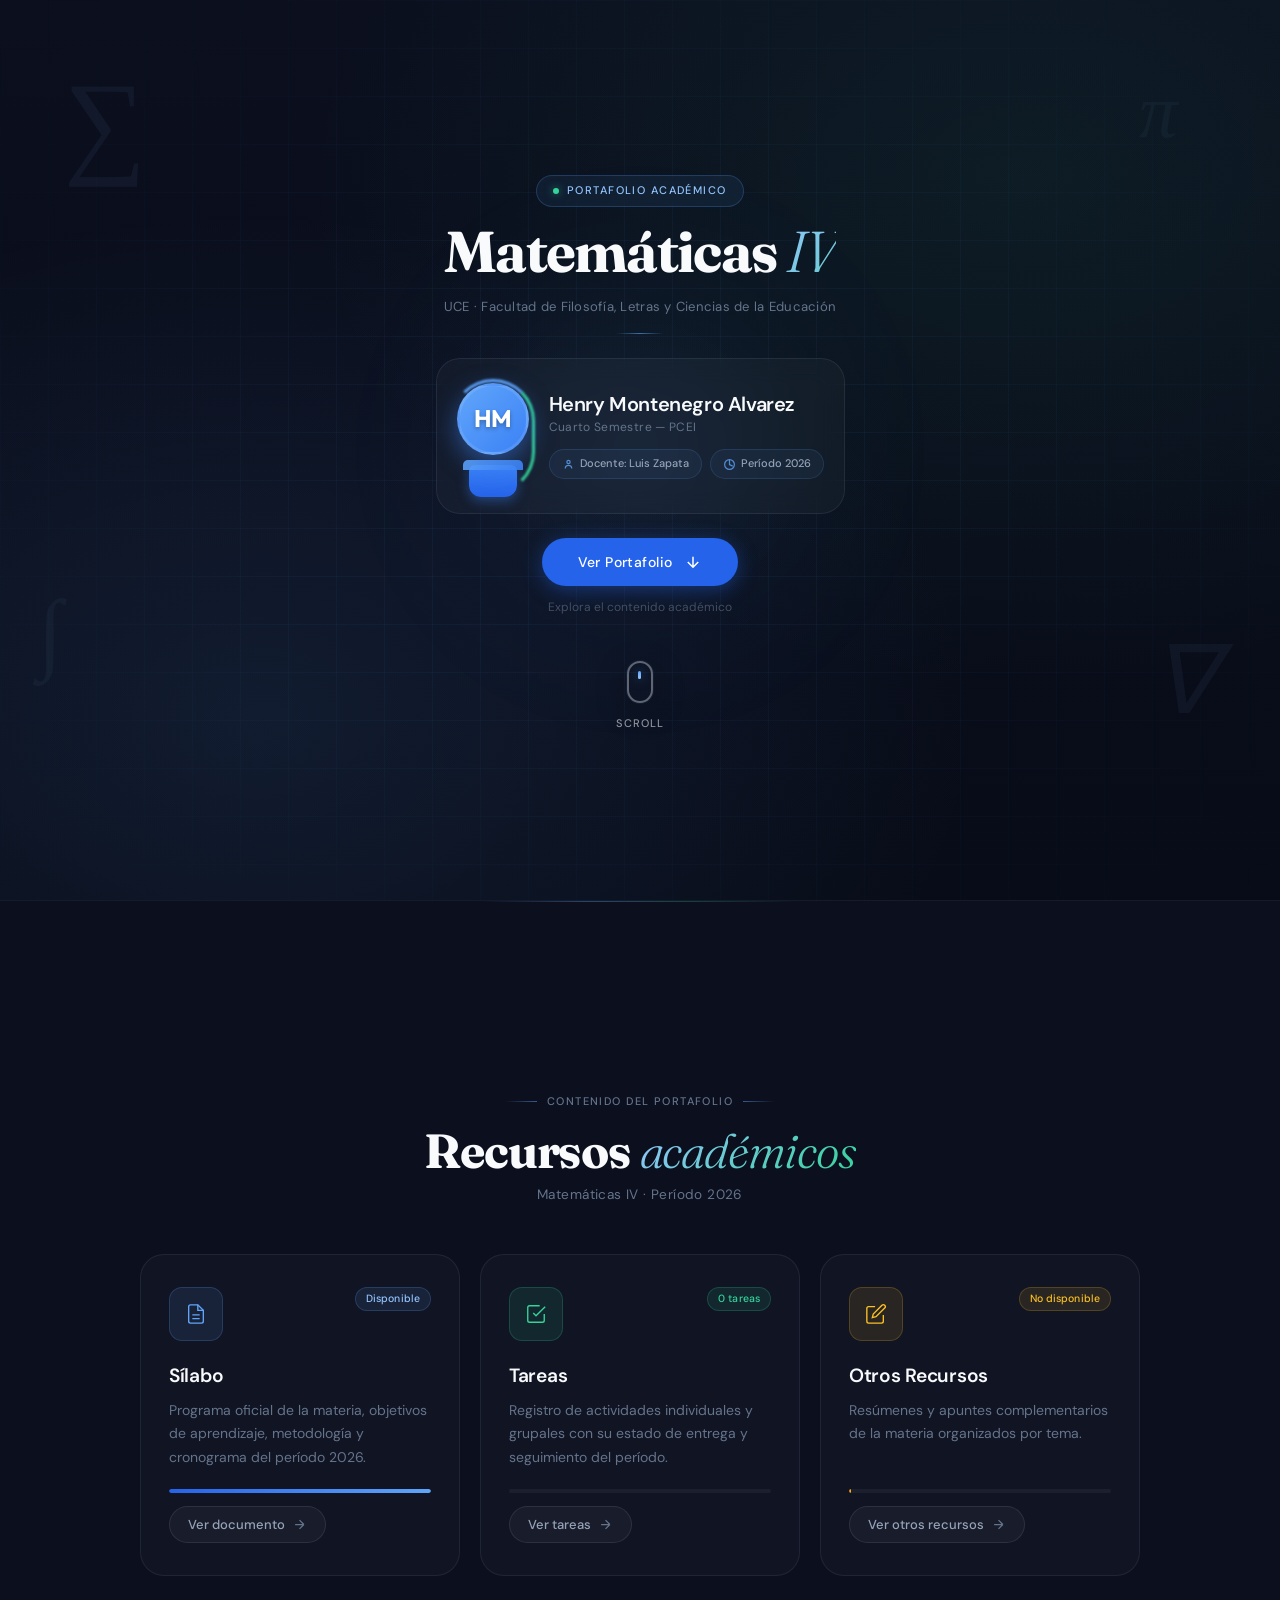
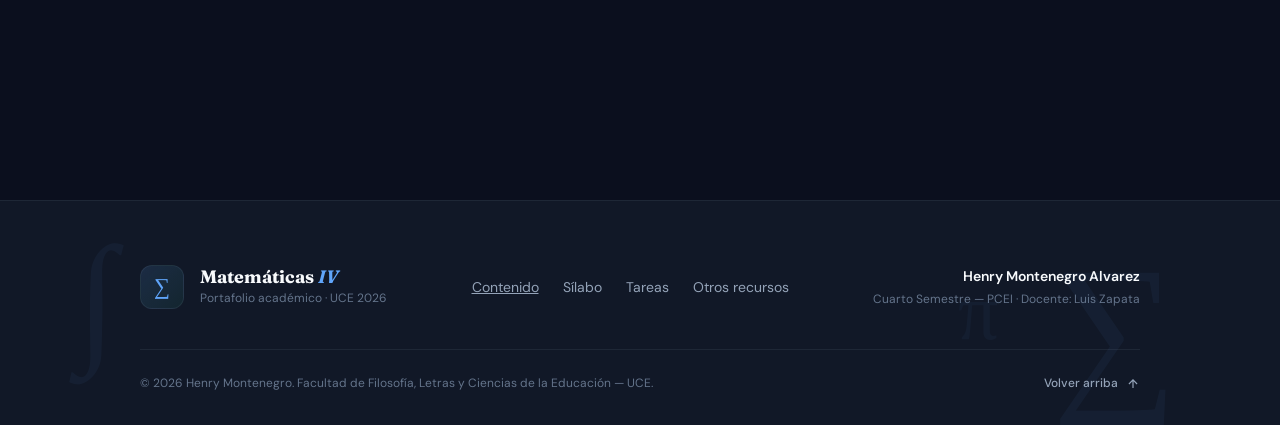
==== commit a8ff3c17: "ok" ====
--- a/index.html
+++ b/index.html
@@ -15,6 +15,8 @@
     <link rel="stylesheet" href="css/portada.css">
     <link rel="stylesheet" href="css/contenido.css">
     <link rel="stylesheet" href="css/modales.css">
+    <link rel="stylesheet" href="css/footer.css">
+    <link rel="stylesheet" href="css/fullscreen-viewer.css">
 </head>
 
 <body>
@@ -189,17 +191,17 @@
                                 <path d="M18.5 2.5a2.121 2.121 0 0 1 3 3L12 15l-4 1 1-4 9.5-9.5z" />
                             </svg>
                         </div>
-                        <span class="cs-badge cs-badge--amber">No disponible</span>
+                        <span class="cs-badge cs-badge--amber" data-recursos-badge>Cargando...</span>
                     </div>
                     <div class="cs-card-body">
                         <h3 class="cs-card-title">Otros Recursos</h3>
-                        <p class="cs-card-desc">Recursos de la materia por confirmar aún.</p>
+                        <p class="cs-card-desc">Resúmenes y apuntes complementarios de la materia organizados por tema.</p>
                     </div>
                     <div class="cs-card-bottom">
-                        <div class="cs-progress" role="meter" aria-valuenow="33" aria-valuemin="0" aria-valuemax="100" aria-label="Progreso de evaluaciones">
-                            <div class="cs-progress-fill cs-progress-fill--amber" style="width: 33%"></div>
-                        </div>
-                        <button class="cs-btn" data-modal="evaluaciones" aria-haspopup="dialog" type="button">
+                        <div class="cs-progress" role="meter" aria-valuenow="0" aria-valuemin="0" aria-valuemax="100" aria-label="Progreso de otros recursos">
+                            <div class="cs-progress-fill cs-progress-fill--amber" data-recursos-progress style="width: 0%"></div>
+                        </div>
+                        <button class="cs-btn" data-modal="recursos" aria-haspopup="dialog" type="button">
                             <span>Ver otros recursos</span>
                             <svg width="15" height="15" viewBox="0 0 24 24" fill="none" stroke="currentColor" stroke-width="2" aria-hidden="true">
                                 <path d="M5 12H19M19 12L12 5M19 12L12 19" />
@@ -212,6 +214,51 @@
 
         </div>
     </section>
+
+    <!-- ═══════════════════════════════════════════════════════
+       FOOTER
+       ═══════════════════════════════════════════════════════ -->
+    <footer class="site-footer">
+        <div class="footer-symbols" aria-hidden="true">
+            <span class="f-symbol f-symbol-1">∫</span>
+            <span class="f-symbol f-symbol-2">∑</span>
+            <span class="f-symbol f-symbol-3">π</span>
+        </div>
+
+        <div class="footer-inner">
+            <div class="footer-brand">
+                <span class="footer-mark" aria-hidden="true">∑</span>
+                <div class="footer-brand-text">
+                    <p class="footer-title">Matemáticas <em>IV</em></p>
+                    <p class="footer-subtitle">Portafolio académico · UCE 2026</p>
+                </div>
+            </div>
+
+            <nav class="footer-links" aria-label="Navegación del footer">
+                <a href="#contenido" class="footer-link">Contenido</a>
+                <button class="footer-link" data-modal="silabo" type="button">Sílabo</button>
+                <button class="footer-link" data-modal="tareas" type="button">Tareas</button>
+                <button class="footer-link" data-modal="recursos" type="button">Otros recursos</button>
+            </nav>
+
+            <div class="footer-meta">
+                <p class="footer-author">Henry Montenegro Alvarez</p>
+                <p class="footer-course">Cuarto Semestre — PCEI · Docente: Luis Zapata</p>
+            </div>
+        </div>
+
+        <hr class="footer-divider" aria-hidden="true">
+
+        <div class="footer-bottom">
+            <p class="footer-copy">© <span data-footer-year>2026</span> Henry Montenegro. Facultad de Filosofía, Letras y Ciencias de la Educación — UCE.</p>
+            <a href="#top" class="footer-back-top" aria-label="Volver arriba">
+                <span>Volver arriba</span>
+                <svg width="14" height="14" viewBox="0 0 24 24" fill="none" stroke="currentColor" stroke-width="2" aria-hidden="true">
+                    <path d="M12 19V5M5 12l7-7 7 7" />
+                </svg>
+            </a>
+        </div>
+    </footer>
 
     <!-- ═══════════════════════════════════════════════════════
        MODAL: SÍLABO
@@ -279,11 +326,11 @@
     </div>
 
     <!-- ═══════════════════════════════════════════════════════
-       MODAL: EVALUACIONES
-       ═══════════════════════════════════════════════════════ -->
-    <div class="modal-overlay" id="modal-evaluaciones" role="dialog" aria-modal="true" aria-label="Evaluaciones" data-modal-id="evaluaciones">
-        <div class="modal-box modal-box--wide" tabindex="-1" role="document">
-            <div class="modal-header">
+       MODAL: OTROS RECURSOS
+       ═══════════════════════════════════════════════════════ -->
+    <div class="modal-overlay" id="modal-recursos" role="dialog" aria-modal="true" aria-label="Otros Recursos" data-modal-id="recursos">
+        <div class="modal-box modal-box--fullscreen" tabindex="-1" role="document">
+            <div class="modal-header modal-header--with-filters">
                 <div class="modal-header-icon modal-header-icon--amber" aria-hidden="true">
                     <svg width="18" height="18" viewBox="0 0 24 24" fill="none" stroke="currentColor" stroke-width="1.5">
                         <path d="M11 4H4a2 2 0 0 0-2 2v14a2 2 0 0 0 2 2h14a2 2 0 0 0 2-2v-7" />
@@ -292,9 +339,14 @@
                 </div>
                 <div class="modal-title-wrap">
                     <div class="modal-title">Otros Recursos — Matemáticas IV</div>
-                    <div class="modal-subtitle">No disponible</div>
-                </div>
-                <button class="modal-close" data-close="evaluaciones" aria-label="Cerrar modal" type="button">
+                    <div class="modal-subtitle" data-recursos-subtitle></div>
+                </div>
+                <div class="filter-bar" role="tablist" aria-label="Filtrar recursos">
+                    <button class="filter-tab active" role="tab" aria-selected="true" data-filter="todos" type="button">Todos</button>
+                    <button class="filter-tab" role="tab" aria-selected="false" data-filter="resumen" type="button">Resumen</button>
+                    <button class="filter-tab" role="tab" aria-selected="false" data-filter="apuntes" type="button">Apuntes</button>
+                </div>
+                <button class="modal-close" data-close="recursos" aria-label="Cerrar modal" type="button">
                     <svg width="15" height="15" viewBox="0 0 24 24" fill="none" stroke="currentColor" stroke-width="2" aria-hidden="true">
                         <line x1="18" y1="6" x2="6" y2="18" />
                         <line x1="6" y1="6" x2="18" y2="18" />
@@ -302,22 +354,27 @@
                 </button>
             </div>
             <div class="modal-body">
-                <div class="gallery-empty">
-                    <div class="gallery-empty__icon" aria-hidden="true">
-                        <svg width="28" height="28" viewBox="0 0 24 24" fill="none" stroke="currentColor" stroke-width="1.5">
-                            <rect x="3" y="4" width="18" height="18" rx="2" ry="2" />
-                            <line x1="16" y1="2" x2="16" y2="6" />
-                            <line x1="8" y1="2" x2="8" y2="6" />
-                            <line x1="3" y1="10" x2="21" y2="10" />
-                            <circle cx="12" cy="15" r="1.5" fill="currentColor" stroke="none" />
-                            <path d="M12 13.5V15l.8.8" />
-                        </svg>
-                    </div>
-                    <p class="gallery-empty__title">Próximamente</p>
-                    <p class="gallery-empty__desc">No hay información disponible por el momento. Estamos trabajando en ello.</p>
-                </div>
-            </div>
-        </div>
+                <ul class="gallery-grid" id="recursos-gallery" role="list" aria-live="polite"></ul>
+            </div>
+        </div>
+    </div>
+
+    <!-- ═══════════════════════════════════════════════════════
+       VISOR PANTALLA COMPLETA — Recursos HTML (resúmenes propios)
+       Los PDF de Drive siguen abriéndose en el modal-silabo de arriba.
+       ═══════════════════════════════════════════════════════ -->
+    <div class="fullscreen-viewer" id="fullscreen-viewer" role="dialog" aria-modal="true" aria-label="Recurso">
+        <div class="fullscreen-viewer__bar">
+            <span class="fullscreen-viewer__title" id="fullscreen-viewer-title"></span>
+            <button class="fullscreen-viewer__close" data-close="fullscreen" aria-label="Cerrar" type="button">
+                <svg width="18" height="18" viewBox="0 0 24 24" fill="none" stroke="currentColor" stroke-width="2" aria-hidden="true">
+                    <line x1="18" y1="6" x2="6" y2="18" />
+                    <line x1="6" y1="6" x2="18" y2="18" />
+                </svg>
+                <span>Cerrar</span>
+            </button>
+        </div>
+        <iframe class="fullscreen-viewer__iframe" id="fullscreen-viewer-iframe" title="Recurso"></iframe>
     </div>
 
     <!-- Script principal -->
--- a/css/modales.css
+++ b/css/modales.css
@@ -288,7 +288,7 @@
   transform: scale(1.07);
 }
 
-/* ── 09. THUMBNAIL CON IFRAME ─────────────────────────────── */
+/* ── 09. THUMBNAIL CON IMAGEN (liviana, no iframe) ────────── */
 .gallery-card__image--thumb {
   position: relative;
   overflow: hidden;
@@ -310,14 +310,13 @@
   100% { background-position: -200% 0; }
 }
 
-.gallery-card__iframe-thumb {
-  position: absolute;
-  top: 0;
-  left: 0;
-  width: 150%;
-  height: 200%;
-  transform: scale(0.6667);
-  transform-origin: top left;
+.gallery-card__thumb-img {
+  position: absolute;
+  inset: 0;
+  width: 100%;
+  height: 100%;
+  object-fit: cover;
+  object-position: top center;
   border: none;
   pointer-events: none;
   z-index: 1;
@@ -533,28 +532,17 @@
   border: 1px solid rgba(96, 165, 250, 0.22);
 }
 
-/* ── 15. COMING SOON ─────────────────────────────────────── */
-#modal-evaluaciones .gallery-empty {
-  position: static;
-  inset: auto;
-  min-height: 320px;
-  justify-content: center;
-  padding: var(--space-12) var(--space-8);
-}
-
-#modal-evaluaciones .gallery-empty__icon {
-  background: rgba(251, 191, 36, 0.08);
-  border-color: rgba(251, 191, 36, 0.18);
+/* ── 15. TAGS — RECURSOS (Resumen / Apuntes) ──────────────── */
+.gallery-card__type-tag--resumen {
+  background: rgba(251, 191, 36, 0.10);
   color: #fbbf24;
-  opacity: 0.85;
-}
-
-#modal-evaluaciones .gallery-empty__title {
-  color: var(--color-text-primary);
-}
-
-#modal-evaluaciones .gallery-empty__desc {
-  max-width: 260px;
+  border: 1px solid rgba(251, 191, 36, 0.18);
+}
+
+.gallery-card__type-tag--apuntes {
+  background: rgba(167, 139, 250, 0.10);
+  color: #a78bfa;
+  border: 1px solid rgba(167, 139, 250, 0.18);
 }
 
 /* ── 16. SPINNER PDF ──────────────────────────────────────── */
@@ -673,11 +661,6 @@
   .pdf-iframe {
     min-height: 400px;
   }
-
-  #modal-evaluaciones .gallery-empty {
-    min-height: 260px;
-    padding: var(--space-8) var(--space-5);
-  }
 }
 
 @media (min-width: 641px) and (max-width: 960px) {
--- a/css/footer.css
+++ b/css/footer.css
@@ -0,0 +1,224 @@
+/* ============================================================
+   FOOTER.CSS — Pie de página
+   ============================================================ */
+
+.site-footer {
+  position: relative;
+  overflow: hidden;
+  background: var(--color-bg-elevated);
+  border-top: 0.5px solid var(--color-border-subtle);
+  padding: var(--space-16) var(--space-6) var(--space-8);
+}
+
+/* ── Símbolos decorativos de fondo ────────────────────────── */
+.footer-symbols {
+  position: absolute;
+  inset: 0;
+  pointer-events: none;
+  z-index: 0;
+}
+
+.f-symbol {
+  position: absolute;
+  font-family: var(--font-display);
+  color: var(--color-primary-400);
+  opacity: 0.05;
+  user-select: none;
+}
+
+.f-symbol-1 { top: -10%; left: 6%;  font-size: 9rem; }
+.f-symbol-2 { bottom: -18%; right: 8%; font-size: 11rem; }
+.f-symbol-3 { top: 20%; right: 22%; font-size: 5rem; opacity: 0.04; }
+
+/* ── Contenido principal ──────────────────────────────────── */
+.footer-inner {
+  position: relative;
+  z-index: 1;
+  max-width: 1000px;
+  margin: 0 auto;
+  display: flex;
+  flex-wrap: wrap;
+  align-items: center;
+  justify-content: space-between;
+  gap: var(--space-8);
+  padding-bottom: var(--space-10);
+}
+
+.footer-brand {
+  display: flex;
+  align-items: center;
+  gap: var(--space-4);
+}
+
+.footer-mark {
+  display: flex;
+  align-items: center;
+  justify-content: center;
+  width: 44px;
+  height: 44px;
+  flex-shrink: 0;
+  border-radius: var(--radius-md);
+  background: linear-gradient(135deg, rgba(96, 165, 250, 0.14), rgba(52, 211, 153, 0.08));
+  border: 0.5px solid var(--color-border-subtle);
+  font-family: var(--font-display);
+  font-size: 1.4rem;
+  color: var(--color-primary-400);
+}
+
+.footer-title {
+  font-family: var(--font-display);
+  font-size: var(--text-lg);
+  font-weight: 700;
+  color: var(--color-text-primary);
+  line-height: 1.2;
+}
+
+.footer-title em {
+  font-style: italic;
+  color: var(--color-primary-400);
+}
+
+.footer-subtitle {
+  margin-top: 2px;
+  font-size: var(--text-xs);
+  color: var(--color-text-muted);
+}
+
+/* ── Enlaces rápidos ───────────────────────────────────────── */
+.footer-links {
+  display: flex;
+  flex-wrap: wrap;
+  align-items: center;
+  gap: var(--space-2) var(--space-6);
+}
+
+.footer-link {
+  background: none;
+  border: none;
+  padding: 0;
+  font-family: var(--font-sans);
+  font-size: var(--text-sm);
+  color: var(--color-text-secondary);
+  cursor: pointer;
+  position: relative;
+  transition: color var(--transition-fast);
+}
+
+.footer-link::after {
+  content: '';
+  position: absolute;
+  left: 0;
+  bottom: -3px;
+  width: 0;
+  height: 1px;
+  background: var(--color-primary-400);
+  transition: width var(--transition-base);
+}
+
+.footer-link:hover,
+.footer-link:focus-visible {
+  color: var(--color-text-primary);
+}
+
+.footer-link:hover::after,
+.footer-link:focus-visible::after {
+  width: 100%;
+}
+
+/* ── Meta (autor / curso) ─────────────────────────────────── */
+.footer-meta {
+  text-align: right;
+}
+
+.footer-author {
+  font-size: var(--text-sm);
+  font-weight: 600;
+  color: var(--color-text-primary);
+}
+
+.footer-course {
+  margin-top: 2px;
+  font-size: var(--text-xs);
+  color: var(--color-text-muted);
+}
+
+/* ── Divisor ───────────────────────────────────────────────── */
+.footer-divider {
+  position: relative;
+  z-index: 1;
+  max-width: 1000px;
+  margin: 0 auto;
+  border: none;
+  border-top: 0.5px solid var(--color-border-subtle);
+}
+
+/* ── Línea inferior: copyright + volver arriba ────────────── */
+.footer-bottom {
+  position: relative;
+  z-index: 1;
+  max-width: 1000px;
+  margin: 0 auto;
+  padding-top: var(--space-6);
+  display: flex;
+  flex-wrap: wrap;
+  align-items: center;
+  justify-content: space-between;
+  gap: var(--space-4);
+}
+
+.footer-copy {
+  font-size: var(--text-xs);
+  color: var(--color-text-muted);
+}
+
+.footer-back-top {
+  display: inline-flex;
+  align-items: center;
+  gap: var(--space-2);
+  font-size: var(--text-xs);
+  font-weight: 500;
+  color: var(--color-text-secondary);
+  text-decoration: none;
+  transition: color var(--transition-fast), transform var(--transition-fast);
+}
+
+.footer-back-top svg {
+  transition: transform var(--transition-fast);
+}
+
+.footer-back-top:hover,
+.footer-back-top:focus-visible {
+  color: var(--color-primary-400);
+}
+
+.footer-back-top:hover svg,
+.footer-back-top:focus-visible svg {
+  transform: translateY(-2px);
+}
+
+/* ── Responsive ────────────────────────────────────────────── */
+@media (max-width: 640px) {
+  .site-footer {
+    padding: var(--space-12) var(--space-4) var(--space-6);
+  }
+
+  .footer-inner {
+    flex-direction: column;
+    align-items: flex-start;
+    gap: var(--space-6);
+  }
+
+  .footer-meta {
+    text-align: left;
+  }
+
+  .footer-bottom {
+    flex-direction: column;
+    align-items: flex-start;
+    gap: var(--space-3);
+  }
+
+  .f-symbol-1 { font-size: 6rem; }
+  .f-symbol-2 { font-size: 7rem; }
+  .f-symbol-3 { display: none; }
+}
--- a/css/fullscreen-viewer.css
+++ b/css/fullscreen-viewer.css
@@ -0,0 +1,79 @@
+/* ============================================================
+   FULLSCREEN-VIEWER.CSS — Visor a pantalla completa
+   Usado SOLO para recursos HTML locales (resúmenes propios).
+   Los PDF de Drive siguen usando el modal normal.
+   ============================================================ */
+
+.fullscreen-viewer {
+  position: fixed;
+  inset: 0;
+  z-index: 1000;
+  display: flex;
+  flex-direction: column;
+  background: var(--color-bg);
+  opacity: 0;
+  visibility: hidden;
+  transition: opacity var(--transition-base), visibility var(--transition-base);
+}
+
+.fullscreen-viewer.is-open {
+  opacity: 1;
+  visibility: visible;
+}
+
+.fullscreen-viewer__bar {
+  display: flex;
+  align-items: center;
+  justify-content: space-between;
+  flex-shrink: 0;
+  padding: 0.75rem 1.25rem;
+  background: var(--color-bg-elevated);
+  border-bottom: 0.5px solid var(--color-border-subtle);
+}
+
+.fullscreen-viewer__title {
+  font-family: var(--font-sans);
+  font-size: var(--text-sm);
+  font-weight: 600;
+  color: var(--color-text-primary);
+  overflow: hidden;
+  text-overflow: ellipsis;
+  white-space: nowrap;
+}
+
+.fullscreen-viewer__close {
+  display: inline-flex;
+  align-items: center;
+  gap: var(--space-2);
+  flex-shrink: 0;
+  padding: 0.45rem 0.85rem;
+  border-radius: var(--radius-md);
+  border: 0.5px solid var(--color-border-subtle);
+  background: var(--color-surface);
+  color: var(--color-text-secondary);
+  font-family: var(--font-sans);
+  font-size: var(--text-xs);
+  font-weight: 500;
+  cursor: pointer;
+  transition: background var(--transition-fast), color var(--transition-fast), border-color var(--transition-fast);
+}
+
+.fullscreen-viewer__close:hover,
+.fullscreen-viewer__close:focus-visible {
+  background: rgba(248, 113, 113, 0.12);
+  border-color: rgba(248, 113, 113, 0.3);
+  color: #f87171;
+}
+
+.fullscreen-viewer__iframe {
+  flex: 1;
+  width: 100%;
+  border: none;
+  background: #ffffff;
+}
+
+@media (max-width: 640px) {
+  .fullscreen-viewer__close span {
+    display: none;
+  }
+}
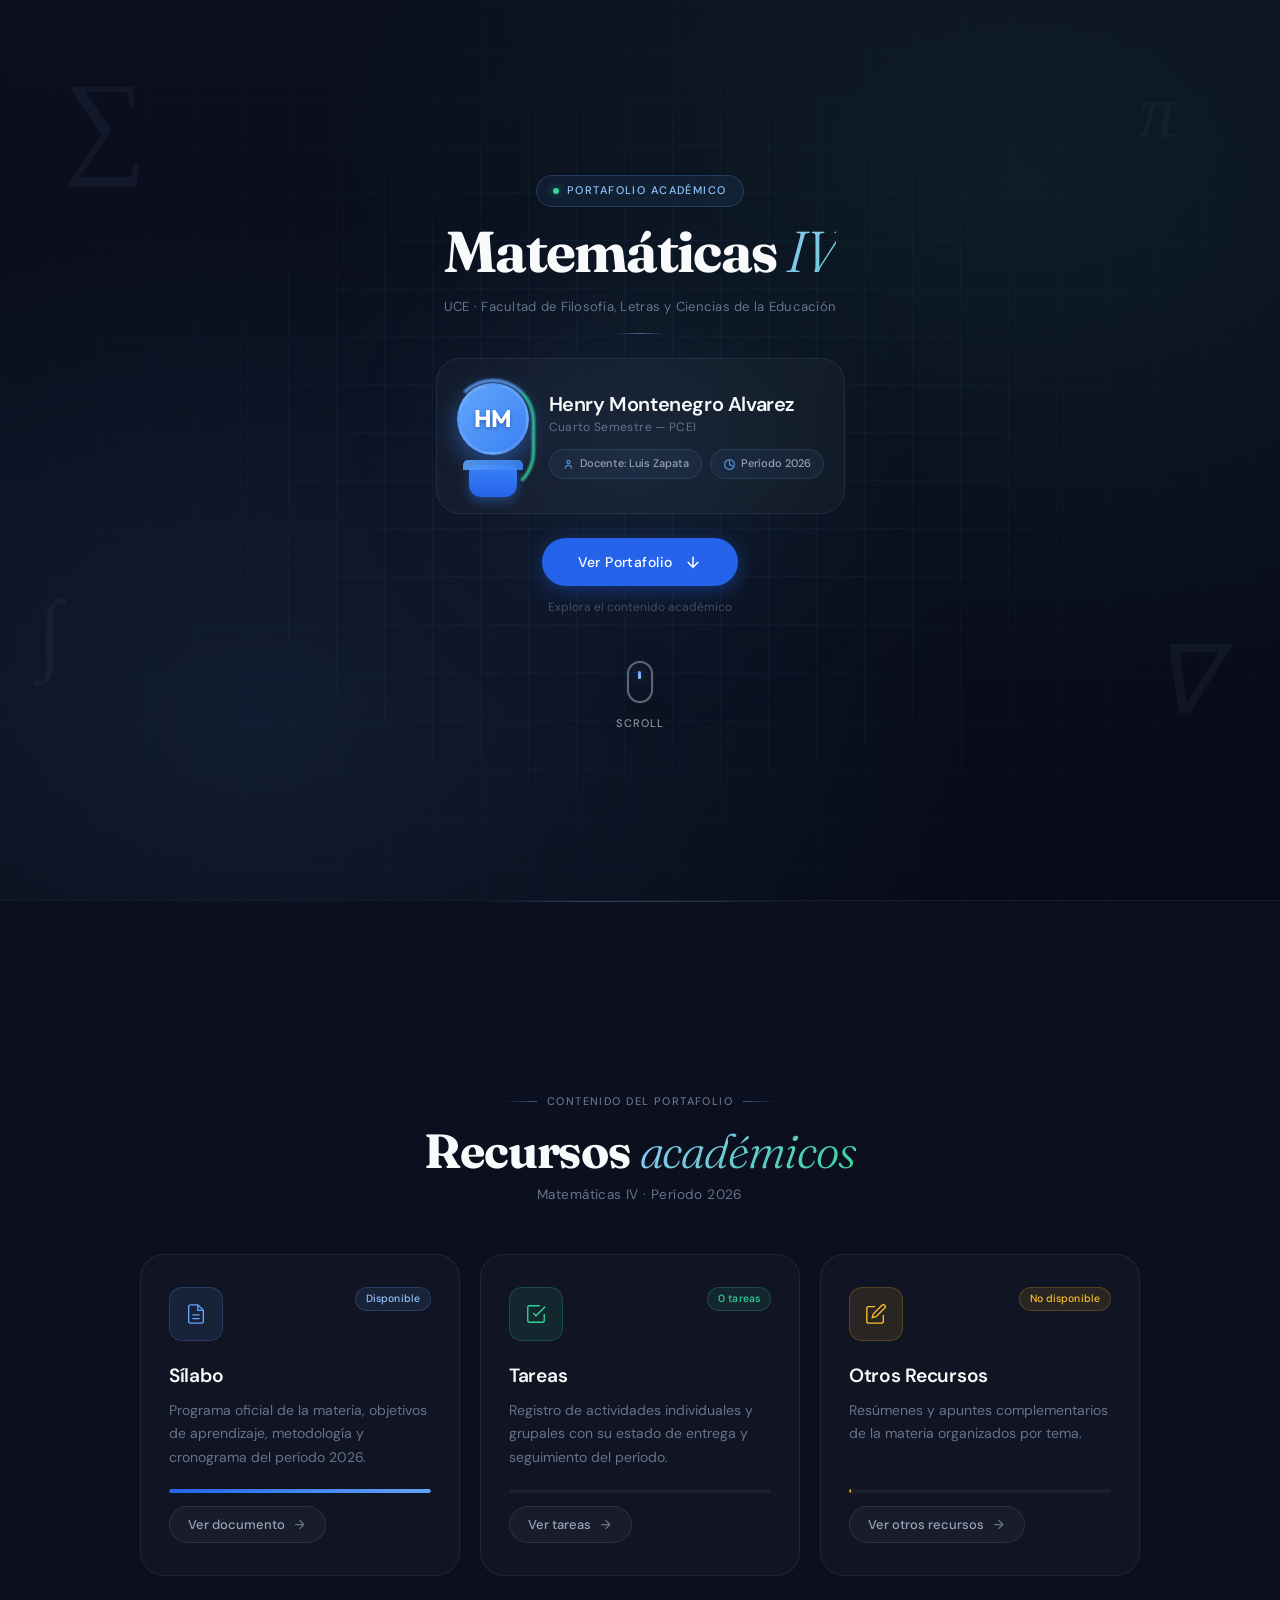
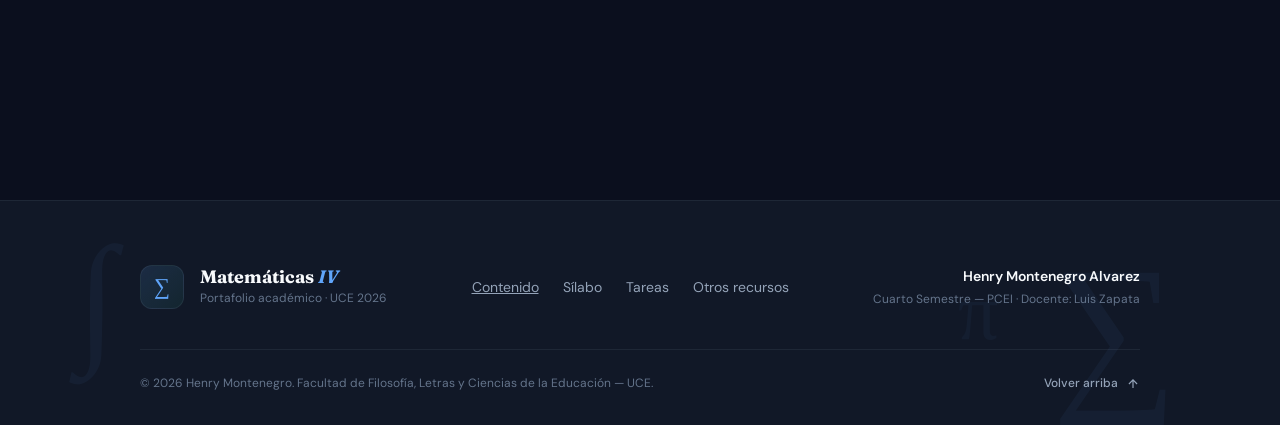
==== commit b6aa01b6: "cambios actualizados" ====
--- a/index.html
+++ b/index.html
@@ -6,6 +6,18 @@
     <meta name="description" content="Portafolio académico de Matemáticas IV - Henry Montenegro. Computer Science 2026-I.">
     <meta name="theme-color" content="#0b0f1e">
     <title>Portafolio de Matemáticas | Henry Montenegro</title>
+
+    <link rel="icon" type="image/svg+xml" href="favicon.svg">
+
+    <!-- Open Graph / vista previa al compartir el link -->
+    <meta property="og:type" content="website">
+    <meta property="og:title" content="Portafolio de Matemáticas IV | Henry Montenegro">
+    <meta property="og:description" content="Tareas, recursos y resúmenes del curso — UCE, Pedagogía de las Ciencias Experimentales.">
+    <meta property="og:image" content="og-image.png">
+    <meta name="twitter:card" content="summary_large_image">
+    <meta name="twitter:title" content="Portafolio de Matemáticas IV | Henry Montenegro">
+    <meta name="twitter:description" content="Tareas, recursos y resúmenes del curso — UCE, Pedagogía de las Ciencias Experimentales.">
+    <meta name="twitter:image" content="og-image.png">
 
     <link rel="preconnect" href="https://fonts.googleapis.com">
     <link rel="preconnect" href="https://fonts.gstatic.com" crossorigin>
@@ -320,6 +332,13 @@
                 </button>
             </div>
             <div class="modal-body">
+                <div class="search-bar">
+                    <svg width="16" height="16" viewBox="0 0 24 24" fill="none" stroke="currentColor" stroke-width="2" aria-hidden="true">
+                        <circle cx="11" cy="11" r="8" />
+                        <line x1="21" y1="21" x2="16.65" y2="16.65" />
+                    </svg>
+                    <input type="search" class="search-input" data-search="tareas" placeholder="Buscar tarea por título..." aria-label="Buscar tareas">
+                </div>
                 <ul class="gallery-grid" id="tareas-gallery" role="list" aria-live="polite"></ul>
             </div>
         </div>
@@ -354,6 +373,13 @@
                 </button>
             </div>
             <div class="modal-body">
+                <div class="search-bar">
+                    <svg width="16" height="16" viewBox="0 0 24 24" fill="none" stroke="currentColor" stroke-width="2" aria-hidden="true">
+                        <circle cx="11" cy="11" r="8" />
+                        <line x1="21" y1="21" x2="16.65" y2="16.65" />
+                    </svg>
+                    <input type="search" class="search-input" data-search="recursos" placeholder="Buscar recurso por título..." aria-label="Buscar recursos">
+                </div>
                 <ul class="gallery-grid" id="recursos-gallery" role="list" aria-live="polite"></ul>
             </div>
         </div>
--- a/css/modales.css
+++ b/css/modales.css
@@ -179,6 +179,45 @@
   padding: var(--space-6) var(--space-10);
 }
 
+/* ── Buscador dentro de los modales ───────────────────────── */
+.search-bar {
+  display: flex;
+  align-items: center;
+  gap: var(--space-3);
+  padding: 0.65rem 1rem;
+  margin-bottom: var(--space-6);
+  background: var(--color-surface);
+  border: 1px solid var(--color-border-subtle);
+  border-radius: var(--radius-lg);
+  color: var(--color-text-muted);
+  flex-shrink: 0;
+  transition: border-color var(--transition-fast);
+}
+
+.search-bar:focus-within {
+  border-color: var(--color-border-hover);
+}
+
+.search-input {
+  flex: 1;
+  border: none;
+  background: transparent;
+  outline: none;
+  font-family: var(--font-sans);
+  font-size: var(--text-sm);
+  color: var(--color-text-primary);
+}
+
+.search-input::placeholder {
+  color: var(--color-text-muted);
+}
+
+/* Quitar el ícono nativo de "x" de los inputs type=search en Chrome/Safari
+   para usar un look consistente entre navegadores */
+.search-input::-webkit-search-cancel-button {
+  cursor: pointer;
+}
+
 #modal-silabo .modal-body {
   padding: var(--space-4);
 }
@@ -232,6 +271,34 @@
   transform: translateY(-4px);
   border-color: var(--color-border-hover);
   box-shadow: 0 14px 36px rgba(0, 0, 0, 0.45);
+}
+
+/* ── Animación de entrada (escalonada por tarjeta) ────────── */
+@keyframes card-fade-in {
+  from { opacity: 0; transform: translateY(14px); }
+  to   { opacity: 1; transform: translateY(0); }
+}
+
+.gallery-card {
+  animation: card-fade-in 480ms var(--ease-out) both;
+}
+
+.gallery-card:nth-child(1)  { animation-delay: 0ms;   }
+.gallery-card:nth-child(2)  { animation-delay: 40ms;  }
+.gallery-card:nth-child(3)  { animation-delay: 80ms;  }
+.gallery-card:nth-child(4)  { animation-delay: 120ms; }
+.gallery-card:nth-child(5)  { animation-delay: 160ms; }
+.gallery-card:nth-child(6)  { animation-delay: 200ms; }
+.gallery-card:nth-child(7)  { animation-delay: 240ms; }
+.gallery-card:nth-child(8)  { animation-delay: 280ms; }
+.gallery-card:nth-child(9)  { animation-delay: 320ms; }
+.gallery-card:nth-child(10) { animation-delay: 360ms; }
+.gallery-card:nth-child(n+11) { animation-delay: 400ms; }
+
+@media (prefers-reduced-motion: reduce) {
+  .gallery-card {
+    animation: none;
+  }
 }
 
 .gallery-card--clickable {
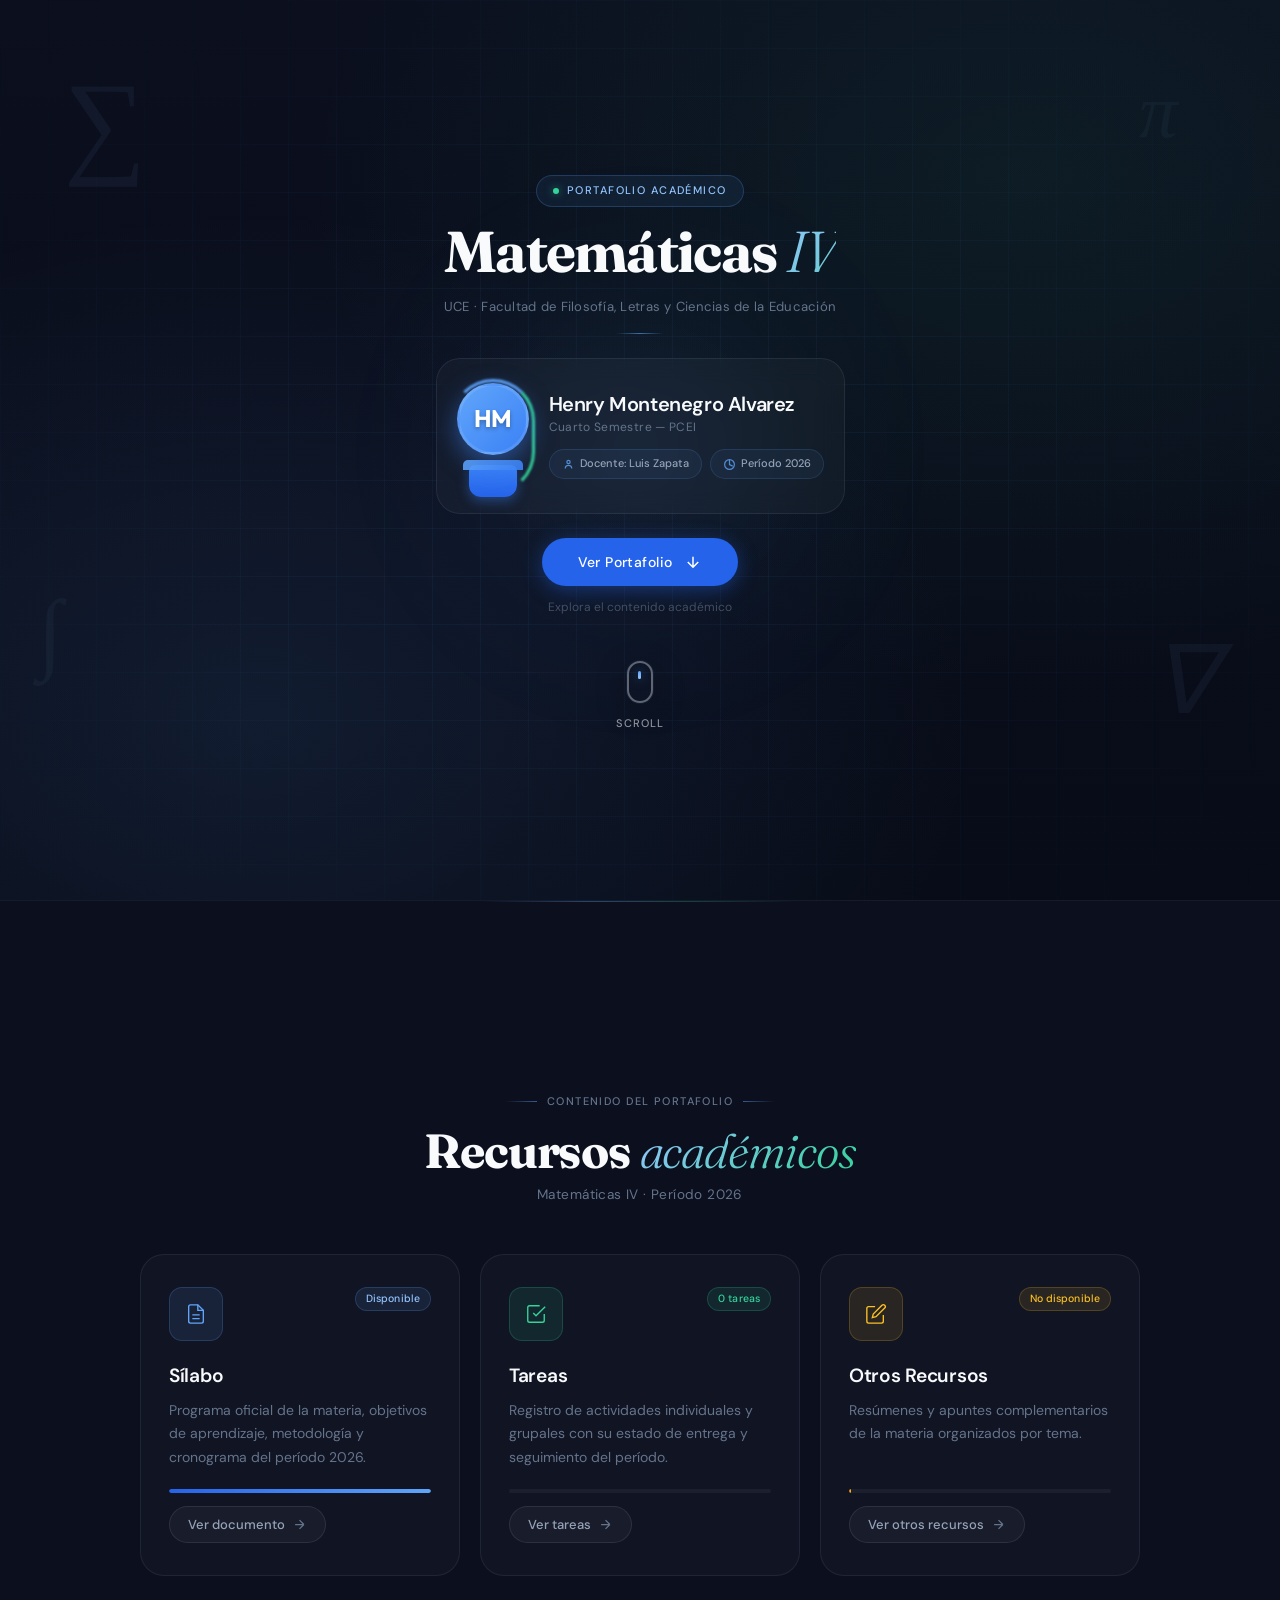
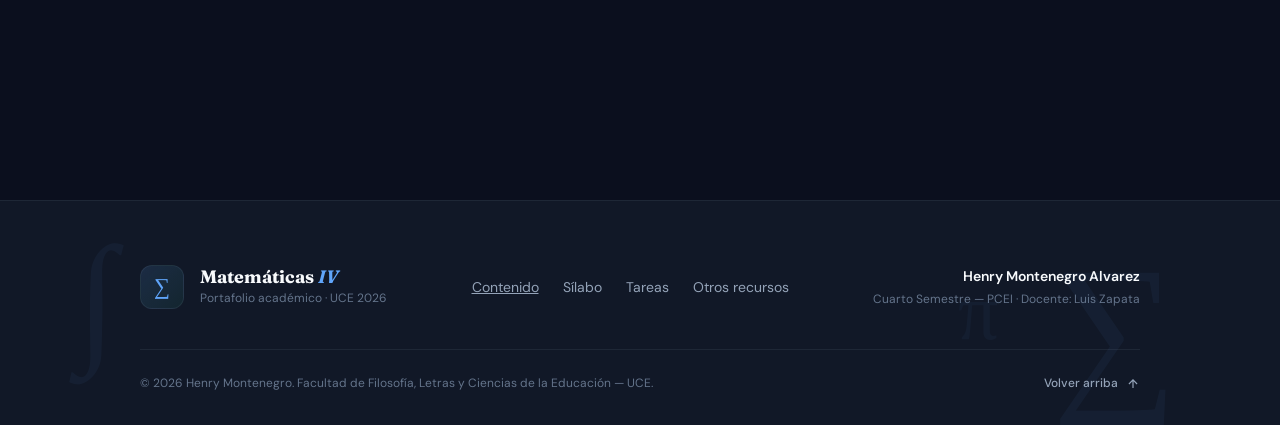
==== commit 95249f53: "Clean up index.html by removing comments Removed unnecessary comments from the HTML file." ====
--- a/index.html
+++ b/index.html
@@ -9,7 +9,6 @@
 
     <link rel="icon" type="image/svg+xml" href="favicon.svg">
 
-    <!-- Open Graph / vista previa al compartir el link -->
     <meta property="og:type" content="website">
     <meta property="og:title" content="Portafolio de Matemáticas IV | Henry Montenegro">
     <meta property="og:description" content="Tareas, recursos y resúmenes del curso — UCE, Pedagogía de las Ciencias Experimentales.">
@@ -32,9 +31,7 @@
 </head>
 
 <body>
-    <!-- ═══════════════════════════════════════════════════════
-       PORTADA — Hero
-       ═══════════════════════════════════════════════════════ -->
+
     <main class="hero">
         <div class="math-symbols" aria-hidden="true">
             <span class="symbol-1">∑</span>
@@ -113,9 +110,6 @@
         </div>
     </main>
 
-    <!-- ═══════════════════════════════════════════════════════
-       SECCIÓN CONTENIDO — Cards
-       ═══════════════════════════════════════════════════════ -->
     <section class="content-section" aria-label="Contenido del portafolio" id="contenido">
         <header class="cs-header">
             <div class="cs-eyebrow">
@@ -227,9 +221,6 @@
         </div>
     </section>
 
-    <!-- ═══════════════════════════════════════════════════════
-       FOOTER
-       ═══════════════════════════════════════════════════════ -->
     <footer class="site-footer">
         <div class="footer-symbols" aria-hidden="true">
             <span class="f-symbol f-symbol-1">∫</span>
@@ -272,9 +263,6 @@
         </div>
     </footer>
 
-    <!-- ═══════════════════════════════════════════════════════
-       MODAL: SÍLABO
-       ═══════════════════════════════════════════════════════ -->
     <div class="modal-overlay" id="modal-silabo" role="dialog" aria-modal="true" aria-label="Sílabo" data-modal-id="silabo">
         <div class="modal-box" tabindex="-1" role="document">
             <div class="modal-header">
@@ -303,9 +291,6 @@
         </div>
     </div>
 
-    <!-- ═══════════════════════════════════════════════════════
-       MODAL: TAREAS
-       ═══════════════════════════════════════════════════════ -->
     <div class="modal-overlay" id="modal-tareas" role="dialog" aria-modal="true" aria-label="Tareas" data-modal-id="tareas">
         <div class="modal-box modal-box--fullscreen" tabindex="-1" role="document">
             <div class="modal-header modal-header--with-filters">
@@ -344,9 +329,6 @@
         </div>
     </div>
 
-    <!-- ═══════════════════════════════════════════════════════
-       MODAL: OTROS RECURSOS
-       ═══════════════════════════════════════════════════════ -->
     <div class="modal-overlay" id="modal-recursos" role="dialog" aria-modal="true" aria-label="Otros Recursos" data-modal-id="recursos">
         <div class="modal-box modal-box--fullscreen" tabindex="-1" role="document">
             <div class="modal-header modal-header--with-filters">
@@ -385,10 +367,6 @@
         </div>
     </div>
 
-    <!-- ═══════════════════════════════════════════════════════
-       VISOR PANTALLA COMPLETA — Recursos HTML (resúmenes propios)
-       Los PDF de Drive siguen abriéndose en el modal-silabo de arriba.
-       ═══════════════════════════════════════════════════════ -->
     <div class="fullscreen-viewer" id="fullscreen-viewer" role="dialog" aria-modal="true" aria-label="Recurso">
         <div class="fullscreen-viewer__bar">
             <span class="fullscreen-viewer__title" id="fullscreen-viewer-title"></span>
@@ -413,4 +391,4 @@
         </svg>
     </button>
 </body>
-</html>+</html>
